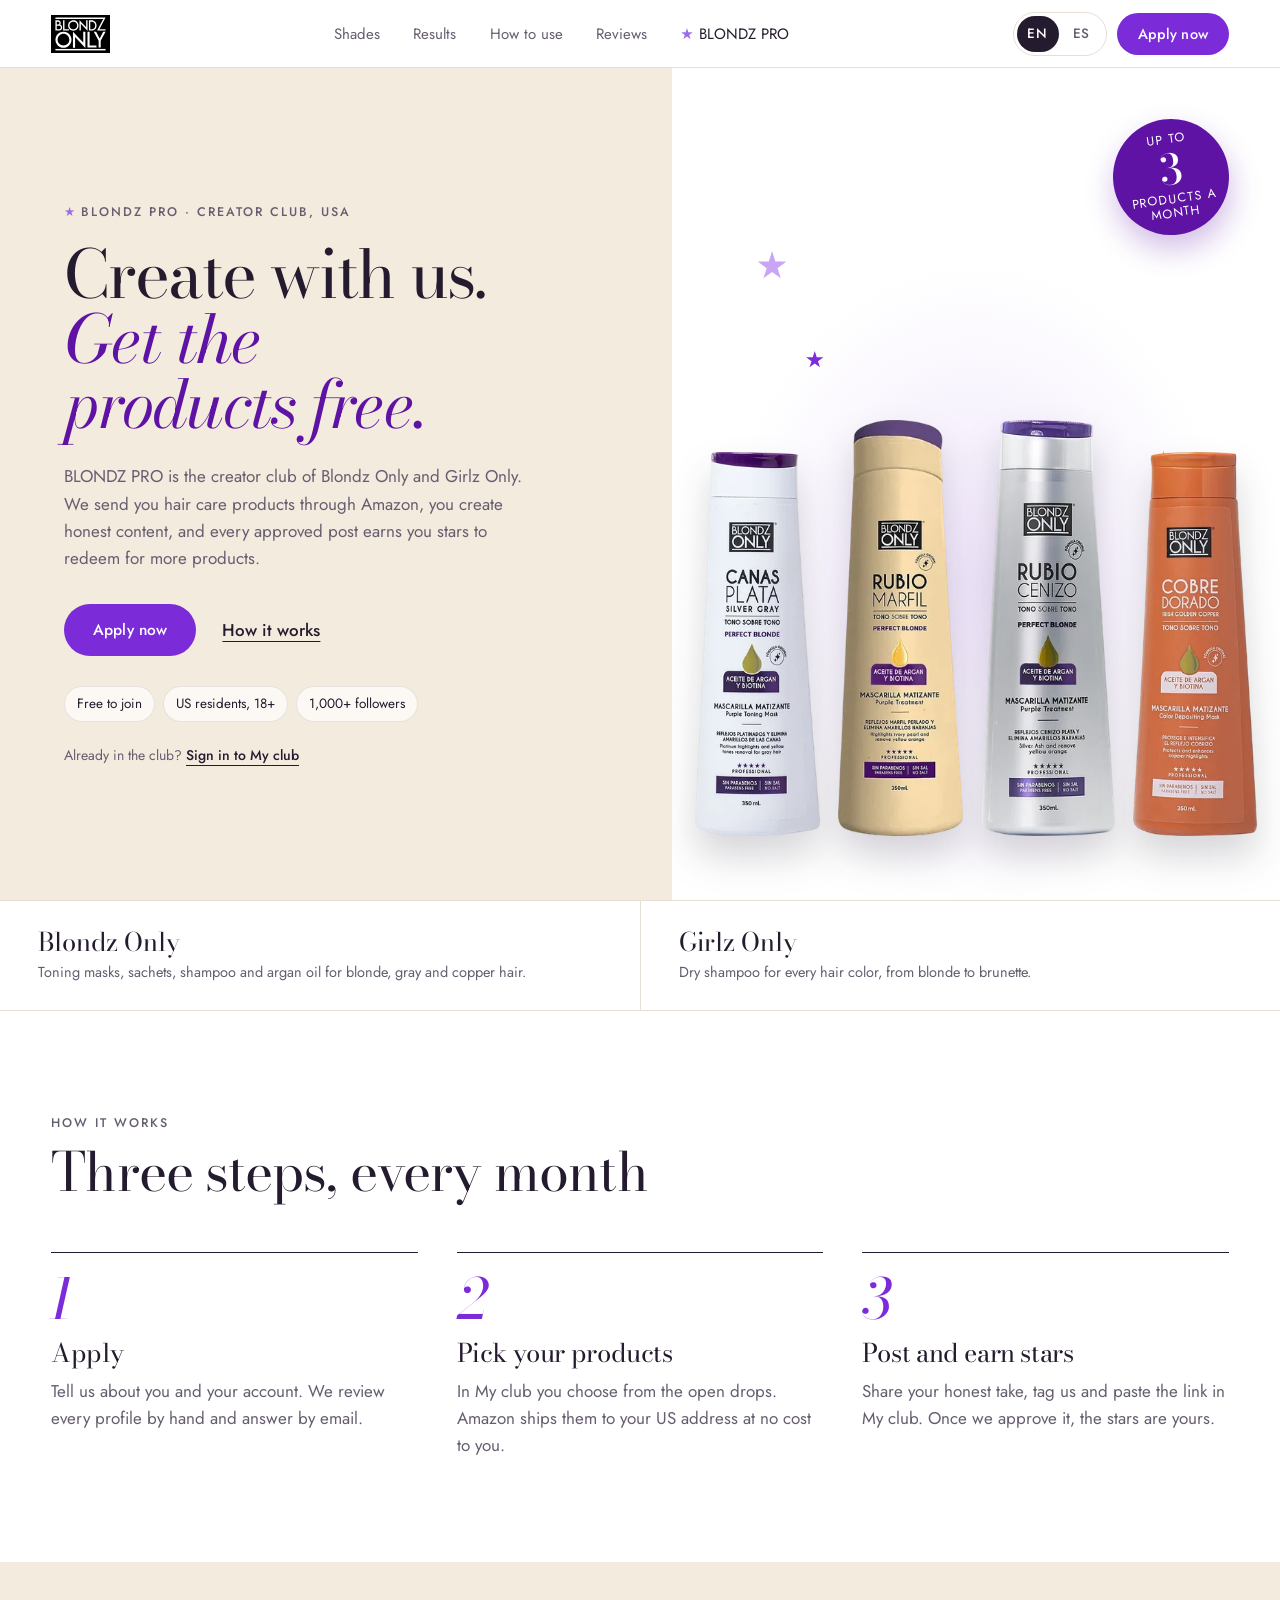
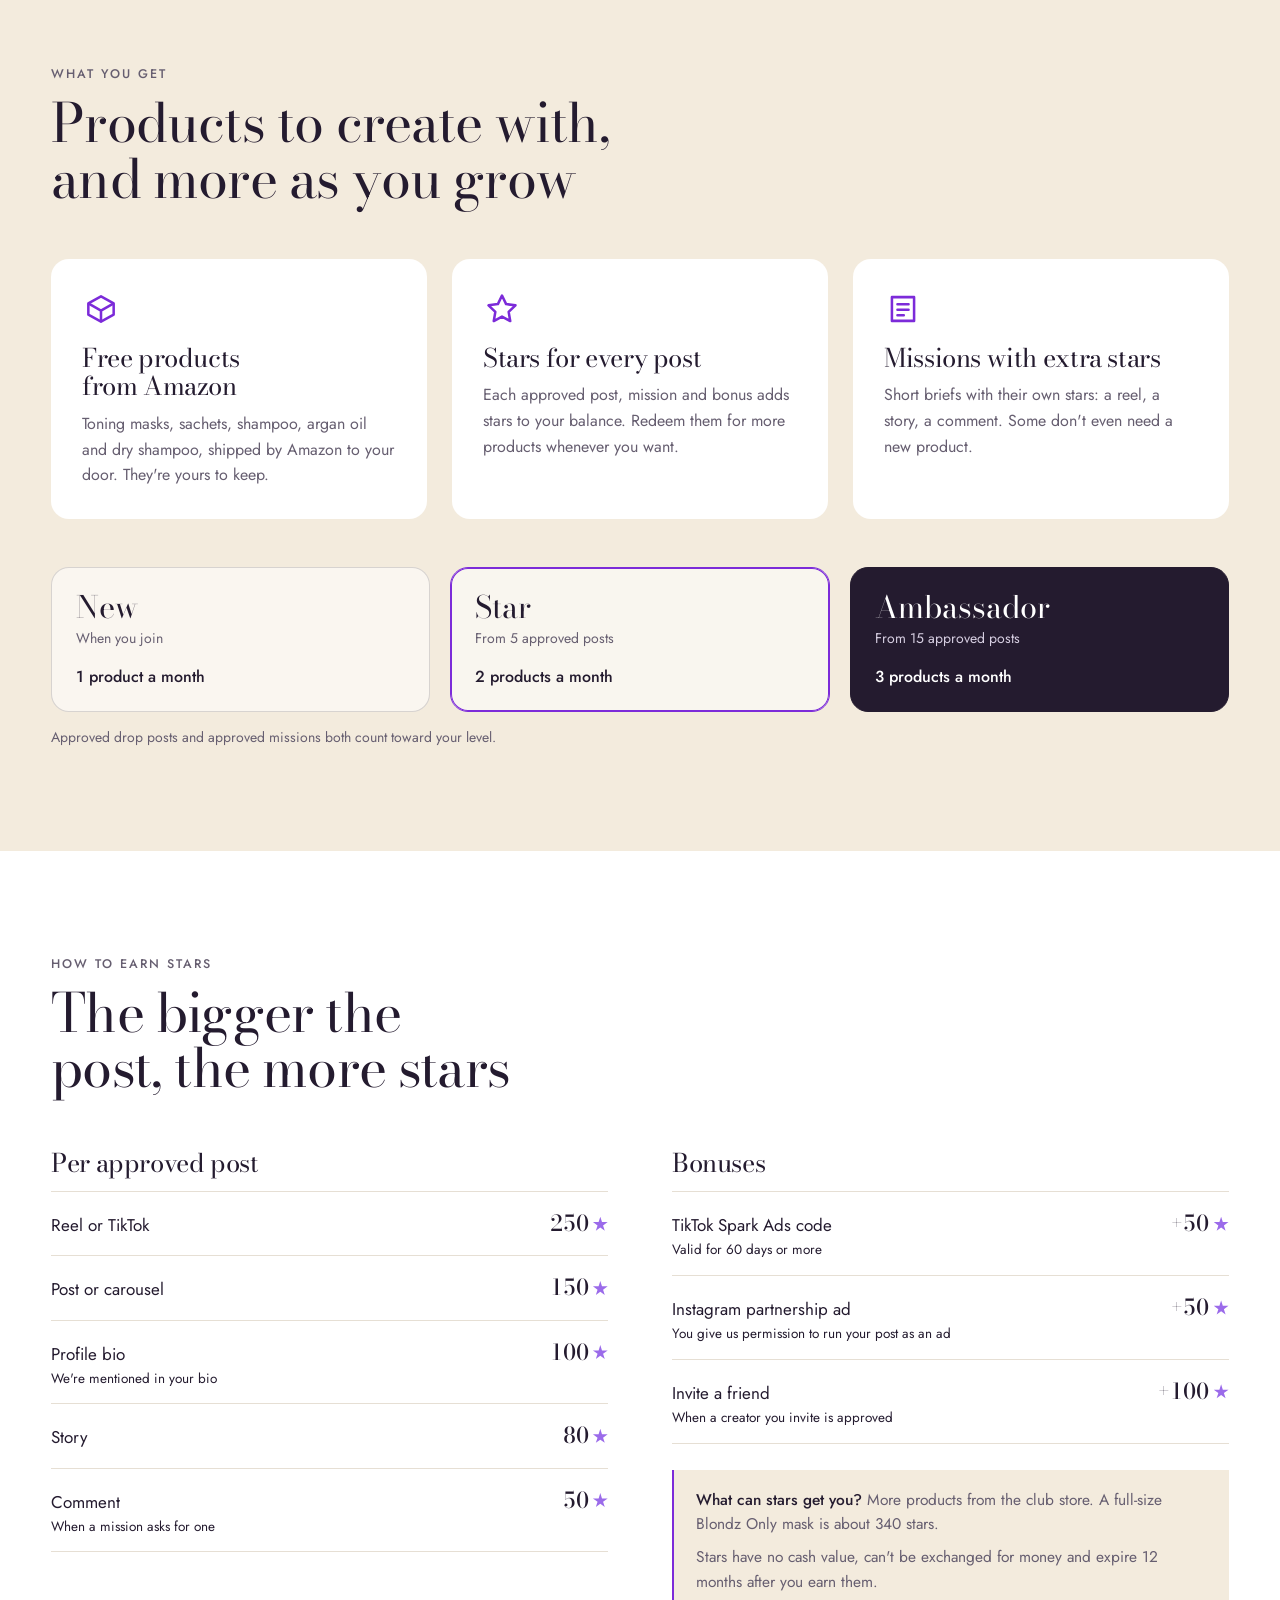
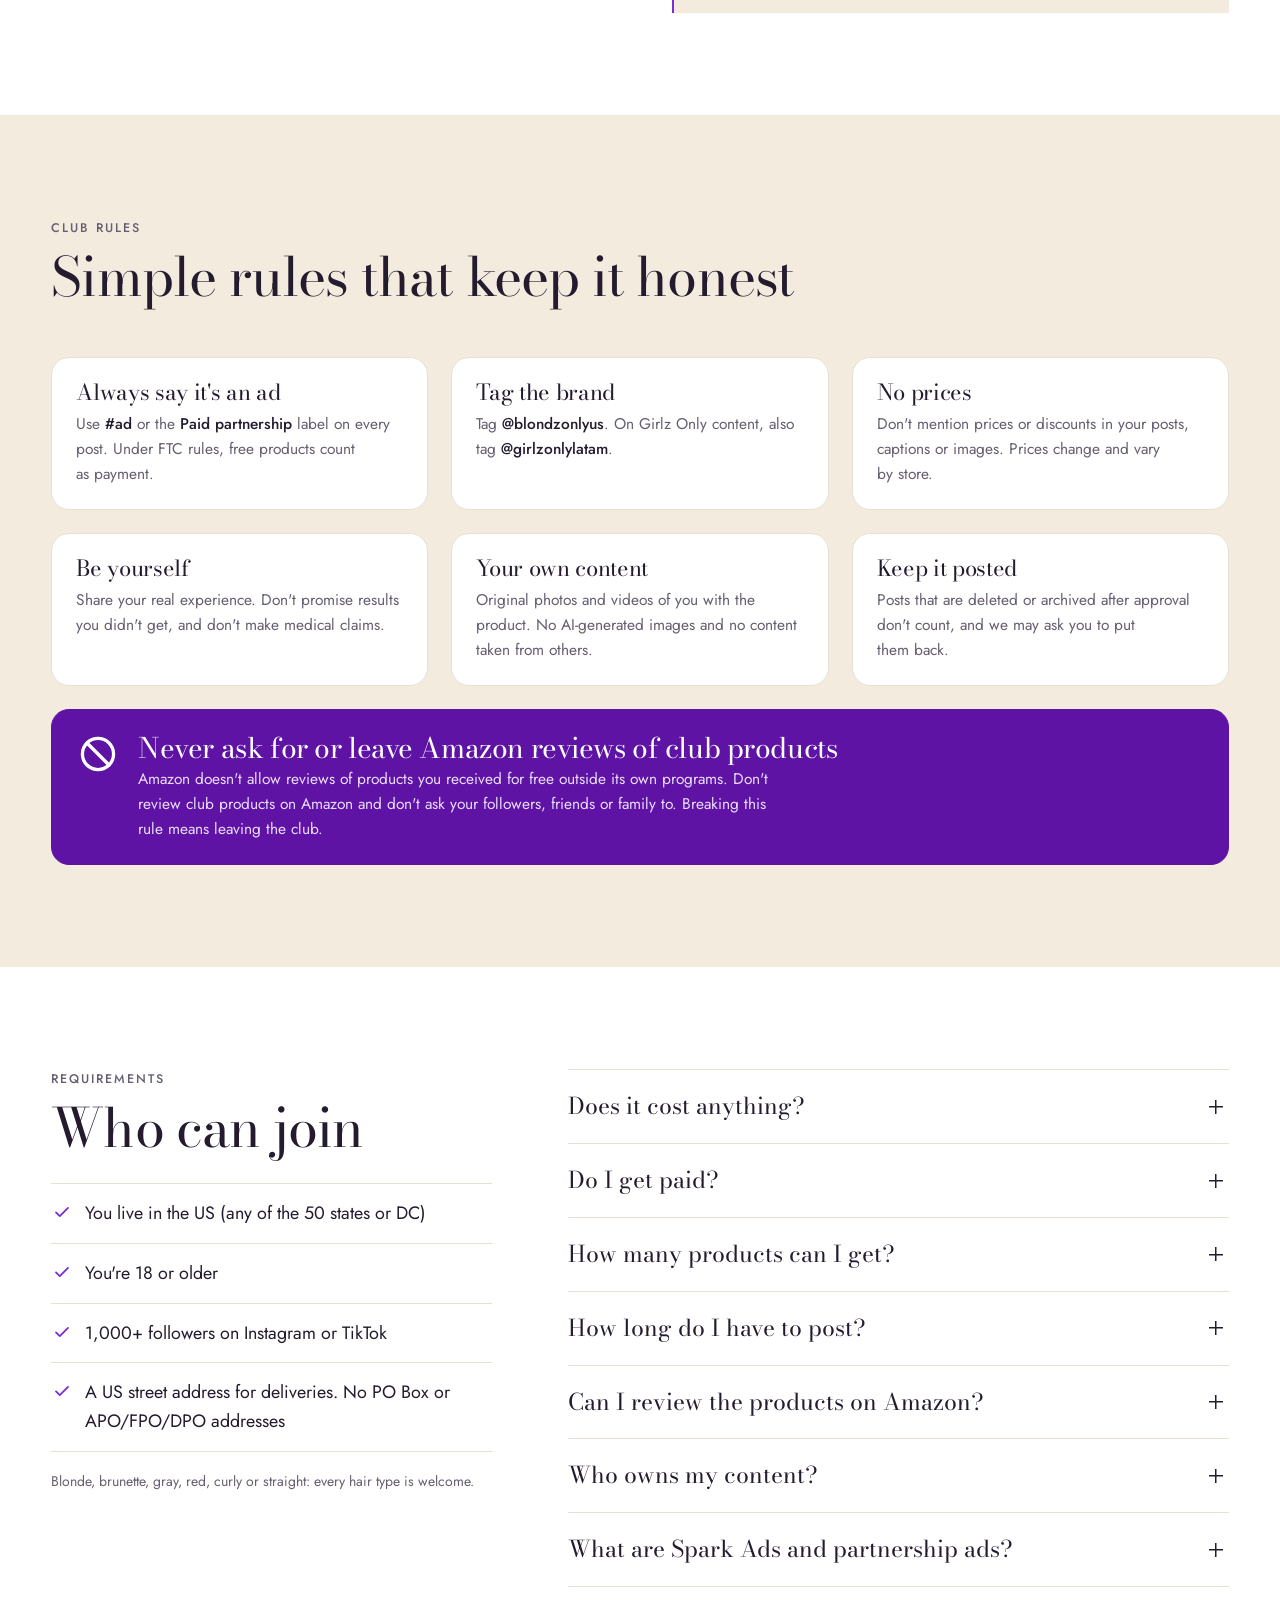
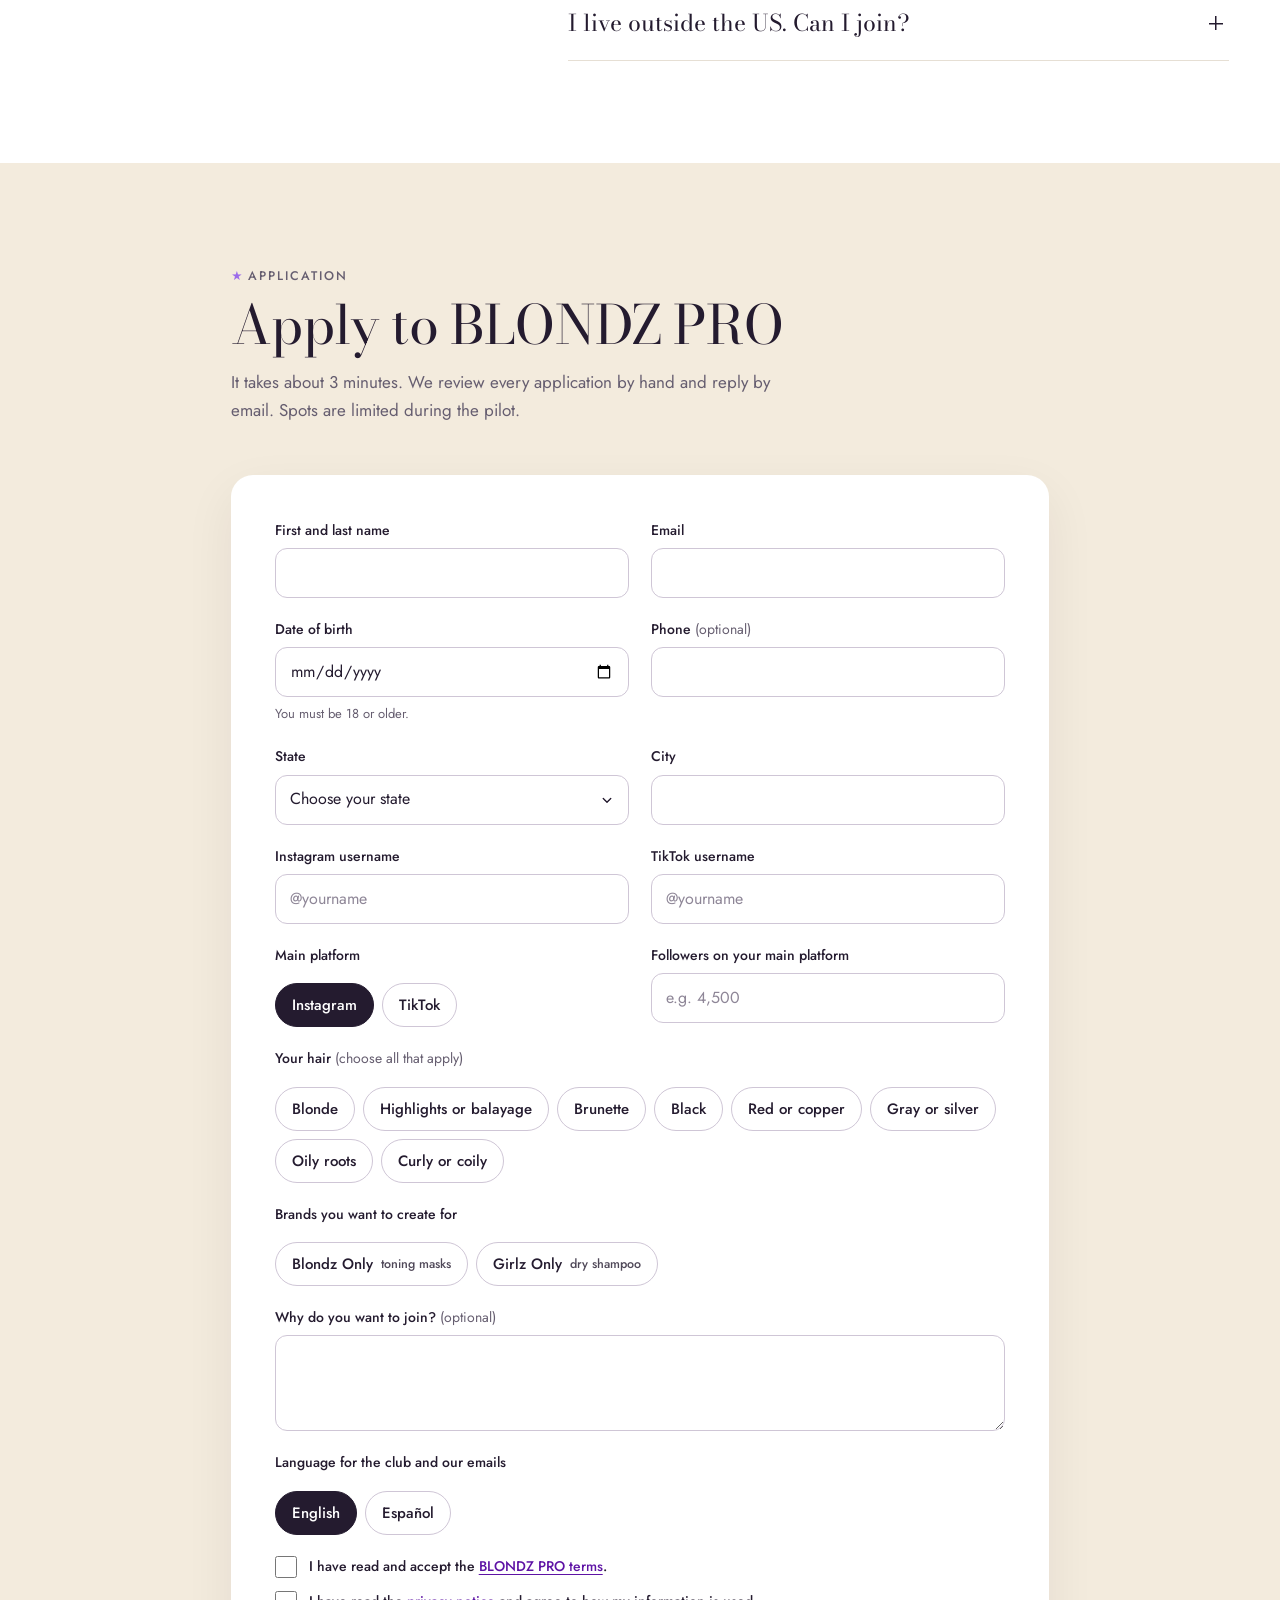
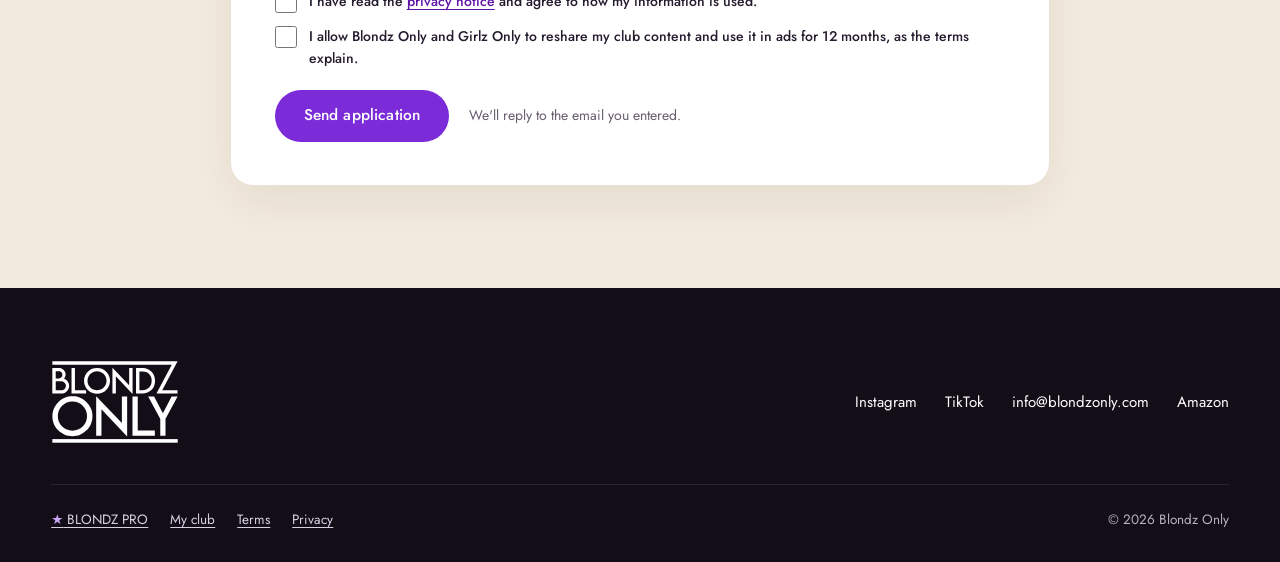
==== blondz-pro/index.html @ bfb42387 "BLONDZ PRO: club de creadoras de EE. UU. en /blondz-pro/ (landing, My club, términos y privacidad) -" ====
<!DOCTYPE html>
<html lang="en">
<head>
<meta charset="UTF-8">
<meta name="viewport" content="width=device-width, initial-scale=1, viewport-fit=cover">
<script>try{var gpI=localStorage.getItem("gp_idioma");if(gpI==="es"||gpI==="en")document.documentElement.lang=gpI;}catch(e){}</script>
<title data-t-en="BLONDZ PRO Creator Club | Blondz Only and Girlz Only" data-t-es="Club de creadoras BLONDZ PRO | Blondz Only y Girlz Only">BLONDZ PRO Creator Club | Blondz Only and Girlz Only</title>
<meta name="description" content="Join BLONDZ PRO, the US creator club of Blondz Only and Girlz Only. Get free hair care products to create content, earn stars and redeem them for more products.">
<meta name="robots" content="index, follow, max-image-preview:large">
<meta name="theme-color" content="#FFFFFF">
<link rel="icon" type="image/png" sizes="512x512" href="/images/favicon.png">
<link rel="apple-touch-icon" href="/images/favicon.png">
<link rel="canonical" href="https://www.blondzonly.com/blondz-pro/">
<meta property="og:type" content="website">
<meta property="og:site_name" content="Blondz Only">
<meta property="og:locale" content="en_US">
<meta property="og:locale:alternate" content="es_US">
<meta property="og:url" content="https://www.blondzonly.com/blondz-pro/">
<meta property="og:title" content="BLONDZ PRO, the creator club of Blondz Only and Girlz Only">
<meta property="og:description" content="Free hair care products to create content, stars for every approved post and up to 3 products a month. For US creators 18+ with 1,000+ followers.">
<meta property="og:image" content="https://www.blondzonly.com/assets/img/og.jpg">
<meta name="twitter:card" content="summary_large_image">
<link rel="stylesheet" href="/assets/css/site.css">
<link rel="stylesheet" href="/assets/css/girlz-pro.css">
<script src="/assets/js/girlz-pro.js" defer></script>
<script src="/assets/js/girlz-pro-apply.js" defer></script>
</head>
<body class="gp-page">
<a class="skip" href="#main"><span data-l="en">Skip to content</span><span data-l="es">Saltar al contenido</span></a>

<header class="site-header">
  <a class="brand" href="/" aria-label="Blondz Only home" data-i18n-attr="aria-label" data-en-aria-label="Blondz Only home" data-es-aria-label="Inicio de Blondz Only">
    <img class="logo-box" src="/assets/img/logo-box.svg" alt="" width="59" height="38">
  </a>
  <nav class="primary-nav" aria-label="Sections" data-i18n-attr="aria-label" data-en-aria-label="Sections" data-es-aria-label="Secciones">
    <a href="/#shades"><span data-l="en">Shades</span><span data-l="es">Tonos</span></a>
    <a href="/#results"><span data-l="en">Results</span><span data-l="es">Resultados</span></a>
    <a href="/#how"><span data-l="en">How to use</span><span data-l="es">Cómo usar</span></a>
    <a href="/#reviews"><span data-l="en">Reviews</span><span data-l="es">Reseñas</span></a>
    <a href="/blondz-pro/" aria-current="page"><span class="gp-star" aria-hidden="true">★</span> BLONDZ PRO</a>
  </nav>
  <div class="header-actions">
    <a class="pro-movil" href="/blondz-pro/" aria-label="BLONDZ PRO" aria-current="page"><span class="pro-estrella" aria-hidden="true">★</span><span class="pro-largo">BLONDZ </span>PRO</a>
    <div class="gp-lang" role="group" aria-label="Language" data-i18n-attr="aria-label" data-en-aria-label="Language" data-es-aria-label="Idioma">
      <button type="button" data-gp-lang="en" aria-pressed="true"><span aria-hidden="true">EN</span><span class="visually-hidden" lang="en">English</span></button>
      <button type="button" data-gp-lang="es" aria-pressed="false"><span aria-hidden="true">ES</span><span class="visually-hidden" lang="es">Español</span></button>
    </div>
    <a class="btn btn-primary btn-sm gp-header-cta" href="#apply"><span data-l="en">Apply now</span><span data-l="es">Postúlate</span></a>
  </div>
</header>

<div class="gp-sugiere" id="gp-sugiere" lang="es" hidden>
  <span>¿Prefieres leer en español?</span>
  <button type="button" data-gp-sugiere="es">Cambiar a español</button>
  <button type="button" class="gp-sugiere-x" data-gp-sugiere="no" lang="en">Keep English</button>
</div>

<main id="main">

  <!-- portada -->
  <section class="gp-hero" aria-labelledby="gp-titulo">
    <div class="gp-hero-copy">
      <p class="gp-kicker"><span class="gp-star" aria-hidden="true">★</span> BLONDZ PRO · <span data-l="en">Creator club, USA</span><span data-l="es">Club de creadoras, EE. UU.</span></p>
      <h1 id="gp-titulo">
        <span data-l="en">Create with us. <em>Get the products free.</em></span>
        <span data-l="es">Crea con nosotras. <em>Recibe los productos gratis.</em></span>
      </h1>
      <p class="gp-lede">
        <span data-l="en">BLONDZ PRO is the creator club of Blondz Only and Girlz Only. We send you hair care products through Amazon, you create honest content, and every approved post earns you stars to redeem for more products.</span>
        <span data-l="es">BLONDZ PRO es el club de creadoras de Blondz Only y Girlz Only. Te enviamos productos para el cabello por Amazon, tú creas contenido honesto y cada publicación aprobada te da estrellas para canjear por más productos.</span>
      </p>
      <div class="gp-cta">
        <a class="btn btn-primary" href="#apply"><span data-l="en">Apply now</span><span data-l="es">Postúlate</span></a>
        <a class="link" href="#how"><span data-l="en">How it works</span><span data-l="es">Cómo funciona</span></a>
      </div>
      <ul class="gp-facts">
        <li><span data-l="en">Free to join</span><span data-l="es">Entrar no cuesta nada</span></li>
        <li><span data-l="en">US residents, 18+</span><span data-l="es">Residentes en EE. UU., 18+</span></li>
        <li><span data-l="en">1,000+ followers</span><span data-l="es">1,000+ seguidores</span></li>
      </ul>
      <p class="gp-small" style="margin-top:22px"><span data-l="en">Already in the club?</span><span data-l="es">¿Ya estás en el club?</span> <a class="link" href="/blondz-pro/my-club/"><span data-l="en">Sign in to My club</span><span data-l="es">Entra a My club</span></a></p>
    </div>
    <div class="gp-hero-media">
      <span class="gp-chispa gp-chispa--1" aria-hidden="true"></span>
      <span class="gp-chispa gp-chispa--2" aria-hidden="true"></span>
      <span class="gp-chispa gp-chispa--3" aria-hidden="true"></span>
      <p class="gp-badge"><span data-l="en">Up to</span><span data-l="es">Hasta</span><strong>3</strong><span data-l="en">products a month</span><span data-l="es">productos al mes</span></p>
      <div class="gp-shelf">
        <img src="/assets/img/bottle-icy-cool-560.webp" alt="Blondz Only Icy Cool Blonde mask" width="182" height="560" data-i18n-attr="alt" data-en-alt="Blondz Only Icy Cool Blonde mask" data-es-alt="Mascarilla Icy Cool Blonde de Blondz Only">
        <img src="/assets/img/bottle-blonde-pearl-560.webp" alt="Blondz Only Blonde Pearl mask" width="169" height="560" data-i18n-attr="alt" data-en-alt="Blondz Only Blonde Pearl mask" data-es-alt="Mascarilla Blonde Pearl de Blondz Only">
        <img src="/assets/img/bottle-silver-ash-560.webp" alt="Blondz Only Silver Ash Blonde mask" width="180" height="560" data-i18n-attr="alt" data-en-alt="Blondz Only Silver Ash Blonde mask" data-es-alt="Mascarilla Silver Ash Blonde de Blondz Only">
        <img src="/assets/img/bottle-irish-copper-560.webp" alt="Blondz Only Irish Copper mask" width="181" height="560" data-i18n-attr="alt" data-en-alt="Blondz Only Irish Copper mask" data-es-alt="Mascarilla Irish Copper de Blondz Only">
      </div>
    </div>
  </section>

  <div class="gp-marcas">
    <div>
      <strong>Blondz Only</strong>
      <span data-l="en">Toning masks, sachets, shampoo and argan oil for blonde, gray and copper hair.</span>
      <span data-l="es">Mascarillas matizantes, sachets, shampoo y aceite de argán para cabello rubio, con canas o cobrizo.</span>
    </div>
    <div>
      <strong>Girlz Only</strong>
      <span data-l="en">Dry shampoo for every hair color, from blonde to brunette.</span>
      <span data-l="es">Shampoo en seco para cada color de cabello, de rubio a castaño.</span>
    </div>
  </div>

  <!-- cómo funciona -->
  <section class="gp-sec" id="how" aria-labelledby="how-t">
    <div class="wrap">
      <div class="gp-head">
        <p class="gp-kicker"><span data-l="en">How it works</span><span data-l="es">Cómo funciona</span></p>
        <h2 id="how-t"><span data-l="en">Three steps, every month</span><span data-l="es">Tres pasos, cada mes</span></h2>
      </div>
      <ol class="gp-pasos">
        <li>
          <h3><span data-l="en">Apply</span><span data-l="es">Postúlate</span></h3>
          <p><span data-l="en">Tell us about you and your account. We review every profile by hand and answer by email.</span><span data-l="es">Cuéntanos de ti y de tu cuenta. Revisamos cada perfil a mano y te respondemos por correo.</span></p>
        </li>
        <li>
          <h3><span data-l="en">Pick your products</span><span data-l="es">Elige tus productos</span></h3>
          <p><span data-l="en">In My club you choose from the open drops. Amazon ships them to your US address at no cost to you.</span><span data-l="es">En My club eliges entre los drops abiertos. Amazon te los envía a tu dirección en EE. UU. sin costo para ti.</span></p>
        </li>
        <li>
          <h3><span data-l="en">Post and earn stars</span><span data-l="es">Publica y gana estrellas</span></h3>
          <p><span data-l="en">Share your honest take, tag us and paste the link in My club. Once we approve it, the stars are yours.</span><span data-l="es">Comparte tu opinión honesta, etiquétanos y pega el enlace en My club. Cuando la aprobamos, las estrellas son tuyas.</span></p>
        </li>
      </ol>
    </div>
  </section>

  <!-- qué recibes -->
  <section class="gp-sec gp-sec--marfil" id="benefits" aria-labelledby="ben-t">
    <div class="wrap">
      <div class="gp-head">
        <p class="gp-kicker"><span data-l="en">What you get</span><span data-l="es">Qué recibes</span></p>
        <h2 id="ben-t"><span data-l="en">Products to create with, and more as you grow</span><span data-l="es">Productos para crear, y más a medida que creces</span></h2>
      </div>
      <div class="gp-gana">
        <article>
          <svg viewBox="0 0 24 24" aria-hidden="true"><path d="M4 8.5 12 4l8 4.5v7L12 20l-8-4.5z" fill="none" stroke="currentColor" stroke-width="1.6" stroke-linejoin="round"/><path d="M4 8.5 12 13l8-4.5M12 13v7" fill="none" stroke="currentColor" stroke-width="1.6" stroke-linejoin="round"/></svg>
          <h3><span data-l="en">Free products from Amazon</span><span data-l="es">Productos gratis por Amazon</span></h3>
          <p><span data-l="en">Toning masks, sachets, shampoo, argan oil and dry shampoo, shipped by Amazon to your door. They're yours to keep.</span><span data-l="es">Mascarillas matizantes, sachets, shampoo, aceite de argán y shampoo en seco, enviados por Amazon a tu puerta. Son tuyos.</span></p>
        </article>
        <article>
          <svg viewBox="0 0 24 24" aria-hidden="true"><path d="M12 3.5l2.6 5.4 5.9.8-4.3 4.1 1 5.8L12 16.8l-5.2 2.8 1-5.8-4.3-4.1 5.9-.8z" fill="none" stroke="currentColor" stroke-width="1.6" stroke-linejoin="round"/></svg>
          <h3><span data-l="en">Stars for every post</span><span data-l="es">Estrellas por cada publicación</span></h3>
          <p><span data-l="en">Each approved post, mission and bonus adds stars to your balance. Redeem them for more products whenever you want.</span><span data-l="es">Cada publicación, misión y bono aprobado suma estrellas a tu saldo. Canjéalas por más productos cuando quieras.</span></p>
        </article>
        <article>
          <svg viewBox="0 0 24 24" aria-hidden="true"><path d="M5 4.5h14v15H5z" fill="none" stroke="currentColor" stroke-width="1.6" stroke-linejoin="round"/><path d="M8.5 9h7M8.5 12.5h7M8.5 16h4" fill="none" stroke="currentColor" stroke-width="1.6" stroke-linecap="round"/></svg>
          <h3><span data-l="en">Missions with extra stars</span><span data-l="es">Misiones con estrellas extra</span></h3>
          <p><span data-l="en">Short briefs with their own stars: a reel, a story, a comment. Some don't even need a new product.</span><span data-l="es">Encargos cortos con sus propias estrellas: un reel, una historia, un comentario. Algunos ni siquiera necesitan un producto nuevo.</span></p>
        </article>
      </div>
      <ul class="gp-niveles" aria-label="Levels" data-i18n-attr="aria-label" data-en-aria-label="Levels" data-es-aria-label="Niveles">
        <li>
          <span class="gp-nv"><span data-l="en">New</span><span data-l="es">Nueva</span></span>
          <span class="gp-desde"><span data-l="en">When you join</span><span data-l="es">Al entrar</span></span>
          <span class="gp-cuantos"><span data-l="en">1 product a month</span><span data-l="es">1 producto al mes</span></span>
        </li>
        <li>
          <span class="gp-nv"><span data-l="en">Star</span><span data-l="es">Estrella</span></span>
          <span class="gp-desde"><span data-l="en">From 5 approved posts</span><span data-l="es">Desde 5 publicaciones aprobadas</span></span>
          <span class="gp-cuantos"><span data-l="en">2 products a month</span><span data-l="es">2 productos al mes</span></span>
        </li>
        <li>
          <span class="gp-nv"><span data-l="en">Ambassador</span><span data-l="es">Embajadora</span></span>
          <span class="gp-desde"><span data-l="en">From 15 approved posts</span><span data-l="es">Desde 15 publicaciones aprobadas</span></span>
          <span class="gp-cuantos"><span data-l="en">3 products a month</span><span data-l="es">3 productos al mes</span></span>
        </li>
      </ul>
      <p class="gp-small" style="margin-top:14px"><span data-l="en">Approved drop posts and approved missions both count toward your level.</span><span data-l="es">Para tu nivel cuentan las publicaciones de drops y las misiones aprobadas.</span></p>
    </div>
  </section>

  <!-- estrellas -->
  <section class="gp-sec" id="stars" aria-labelledby="stars-t">
    <div class="wrap">
      <div class="gp-head">
        <p class="gp-kicker"><span data-l="en">How to earn stars</span><span data-l="es">Cómo ganar estrellas</span></p>
        <h2 id="stars-t"><span data-l="en">The bigger the post, the more stars</span><span data-l="es">Entre más grande la publicación, más estrellas</span></h2>
      </div>
      <div class="gp-tablas">
        <div>
          <h3><span data-l="en">Per approved post</span><span data-l="es">Por publicación aprobada</span></h3>
          <ul class="gp-tabla">
            <li><span><span data-l="en">Reel or TikTok</span><span data-l="es">Reel o TikTok</span></span><b>250<i class="gp-astro" aria-hidden="true"></i><span class="visually-hidden"><span data-l="en">stars</span><span data-l="es">estrellas</span></span></b></li>
            <li><span><span data-l="en">Post or carousel</span><span data-l="es">Post o carrusel</span></span><b>150<i class="gp-astro" aria-hidden="true"></i><span class="visually-hidden"><span data-l="en">stars</span><span data-l="es">estrellas</span></span></b></li>
            <li><span><span data-l="en">Profile bio</span><span data-l="es">Bio del perfil</span><small><span data-l="en">We're mentioned in your bio</span><span data-l="es">Nos mencionas en tu bio</span></small></span><b>100<i class="gp-astro" aria-hidden="true"></i><span class="visually-hidden"><span data-l="en">stars</span><span data-l="es">estrellas</span></span></b></li>
            <li><span><span data-l="en">Story</span><span data-l="es">Historia</span></span><b>80<i class="gp-astro" aria-hidden="true"></i><span class="visually-hidden"><span data-l="en">stars</span><span data-l="es">estrellas</span></span></b></li>
            <li><span><span data-l="en">Comment</span><span data-l="es">Comentario</span><small><span data-l="en">When a mission asks for one</span><span data-l="es">Cuando una misión lo pide</span></small></span><b>50<i class="gp-astro" aria-hidden="true"></i><span class="visually-hidden"><span data-l="en">stars</span><span data-l="es">estrellas</span></span></b></li>
          </ul>
        </div>
        <div>
          <h3><span data-l="en">Bonuses</span><span data-l="es">Bonos</span></h3>
          <ul class="gp-tabla">
            <li><span><span data-l="en">TikTok Spark Ads code</span><span data-l="es">Código de Spark Ads de TikTok</span><small><span data-l="en">Valid for 60 days or more</span><span data-l="es">Con vigencia de 60 días o más</span></small></span><b>+50<i class="gp-astro" aria-hidden="true"></i><span class="visually-hidden"><span data-l="en">stars</span><span data-l="es">estrellas</span></span></b></li>
            <li><span><span data-l="en">Instagram partnership ad</span><span data-l="es">Anuncio de colaboración en Instagram</span><small><span data-l="en">You give us permission to run your post as an ad</span><span data-l="es">Nos das permiso para usar tu publicación como anuncio</span></small></span><b>+50<i class="gp-astro" aria-hidden="true"></i><span class="visually-hidden"><span data-l="en">stars</span><span data-l="es">estrellas</span></span></b></li>
            <li><span><span data-l="en">Invite a friend</span><span data-l="es">Invita a una amiga</span><small><span data-l="en">When a creator you invite is approved</span><span data-l="es">Cuando aprobamos a una creadora que invitaste</span></small></span><b>+100<i class="gp-astro" aria-hidden="true"></i><span class="visually-hidden"><span data-l="en">stars</span><span data-l="es">estrellas</span></span></b></li>
          </ul>
          <div class="gp-canje">
            <p><strong><span data-l="en">What can stars get you?</span><span data-l="es">¿Qué consigues con las estrellas?</span></strong> <span data-l="en">More products from the club store. A full-size Blondz Only mask is about 340 stars.</span><span data-l="es">Más productos de la tienda del club. Una mascarilla Blondz Only de tamaño completo cuesta unas 340 estrellas.</span></p>
            <p><span data-l="en">Stars have no cash value, can't be exchanged for money and expire 12 months after you earn them.</span><span data-l="es">Las estrellas no tienen valor en dinero, no se cambian por efectivo y vencen 12 meses después de ganarlas.</span></p>
          </div>
        </div>
      </div>
    </div>
  </section>

  <!-- reglas -->
  <section class="gp-sec gp-sec--marfil" id="rules" aria-labelledby="rules-t">
    <div class="wrap">
      <div class="gp-head">
        <p class="gp-kicker"><span data-l="en">Club rules</span><span data-l="es">Reglas del club</span></p>
        <h2 id="rules-t"><span data-l="en">Simple rules that keep it honest</span><span data-l="es">Reglas sencillas para que todo sea honesto</span></h2>
      </div>
      <ul class="gp-reglas">
        <li>
          <h3><span data-l="en">Always say it's an ad</span><span data-l="es">Siempre di que es publicidad</span></h3>
          <p><span data-l="en">Use <span class="gp-etq">#ad</span> or the <span class="gp-etq">Paid partnership</span> label on every post. Under FTC rules, free products count as payment.</span><span data-l="es">Usa <span class="gp-etq">#ad</span> o la etiqueta <span class="gp-etq">Paid partnership</span> (colaboración pagada) en cada publicación. Para la FTC, los productos gratis cuentan como pago.</span></p>
        </li>
        <li>
          <h3><span data-l="en">Tag the brand</span><span data-l="es">Etiqueta a la marca</span></h3>
          <p><span data-l="en">Tag <span class="gp-etq">@blondzonlyus</span>. On Girlz Only content, also tag <span class="gp-etq">@girlzonlylatam</span>.</span><span data-l="es">Etiqueta a <span class="gp-etq">@blondzonlyus</span>. En contenido de Girlz Only, etiqueta también a <span class="gp-etq">@girlzonlylatam</span>.</span></p>
        </li>
        <li>
          <h3><span data-l="en">No prices</span><span data-l="es">Sin precios</span></h3>
          <p><span data-l="en">Don't mention prices or discounts in your posts, captions or images. Prices change and vary by store.</span><span data-l="es">No menciones precios ni descuentos en tus publicaciones, textos ni imágenes. Los precios cambian y varían según la tienda.</span></p>
        </li>
        <li>
          <h3><span data-l="en">Be yourself</span><span data-l="es">Sé tú misma</span></h3>
          <p><span data-l="en">Share your real experience. Don't promise results you didn't get, and don't make medical claims.</span><span data-l="es">Cuenta tu experiencia real. No prometas resultados que no tuviste ni hagas afirmaciones médicas.</span></p>
        </li>
        <li>
          <h3><span data-l="en">Your own content</span><span data-l="es">Contenido tuyo</span></h3>
          <p><span data-l="en">Original photos and videos of you with the product. No AI-generated images and no content taken from others.</span><span data-l="es">Fotos y videos originales tuyos con el producto. Nada de imágenes hechas con IA ni contenido de otras personas.</span></p>
        </li>
        <li>
          <h3><span data-l="en">Keep it posted</span><span data-l="es">Déjala publicada</span></h3>
          <p><span data-l="en">Posts that are deleted or archived after approval don't count, and we may ask you to put them back.</span><span data-l="es">Las publicaciones que se borran o archivan después de aprobadas no cuentan, y te podemos pedir que las vuelvas a subir.</span></p>
        </li>
        <li class="gp-prohibido">
          <svg viewBox="0 0 24 24" aria-hidden="true"><circle cx="12" cy="12" r="8.5" fill="none" stroke="currentColor" stroke-width="1.8"/><path d="M6 6l12 12" stroke="currentColor" stroke-width="1.8" stroke-linecap="round"/></svg>
          <h3><span data-l="en">Never ask for or leave Amazon reviews of club products</span><span data-l="es">Nunca pidas ni dejes reseñas en Amazon de productos del club</span></h3>
          <p><span data-l="en">Amazon doesn't allow reviews of products you received for free outside its own programs. Don't review club products on Amazon and don't ask your followers, friends or family to. Breaking this rule means leaving the club.</span><span data-l="es">Amazon no permite reseñas de productos recibidos gratis fuera de sus propios programas. No hagas reseñas de productos del club en Amazon ni se las pidas a tus seguidoras, amigas o familia. Romper esta regla significa salir del club.</span></p>
        </li>
      </ul>
    </div>
  </section>

  <!-- requisitos y preguntas -->
  <section class="gp-sec" id="requirements" aria-labelledby="req-t">
    <div class="wrap gp-req">
      <div>
        <p class="gp-kicker"><span data-l="en">Requirements</span><span data-l="es">Requisitos</span></p>
        <h2 id="req-t" style="margin:12px 0 26px;font-size:clamp(34px,4.2vw,58px);line-height:1.04"><span data-l="en">Who can join</span><span data-l="es">Quién puede entrar</span></h2>
        <ul class="gp-checks">
          <li><span data-l="en">You live in the US (any of the 50 states or DC)</span><span data-l="es">Vives en EE. UU. (en cualquiera de los 50 estados o en DC)</span></li>
          <li><span data-l="en">You're 18 or older</span><span data-l="es">Tienes 18 años o más</span></li>
          <li><span data-l="en">1,000+ followers on Instagram or TikTok</span><span data-l="es">1,000+ seguidores en Instagram o TikTok</span></li>
          <li><span data-l="en">A US street address for deliveries. No PO Box or APO/FPO/DPO addresses</span><span data-l="es">Una dirección física en EE. UU. para las entregas. Sin PO Box ni direcciones APO/FPO/DPO</span></li>
        </ul>
        <p class="gp-small" style="margin-top:18px"><span data-l="en">Blonde, brunette, gray, red, curly or straight: every hair type is welcome.</span><span data-l="es">Rubia, castaña, con canas, pelirroja, rizada o lisa: todo tipo de cabello es bienvenido.</span></p>
      </div>
      <div>
        <h2 class="visually-hidden"><span data-l="en">Questions</span><span data-l="es">Preguntas</span></h2>
        <div class="faq-list">
          <details>
            <summary><span data-l="en">Does it cost anything?</span><span data-l="es">¿Cuesta algo?</span></summary>
            <div class="faq-a"><p><span data-l="en">No. Joining is free and the products ship at no cost to you.</span><span data-l="es">No. Entrar es gratis y los productos llegan sin costo para ti.</span></p></div>
          </details>
          <details>
            <summary><span data-l="en">Do I get paid?</span><span data-l="es">¿Me pagan?</span></summary>
            <div class="faq-a"><p><span data-l="en">Not in cash. You get free products, plus stars you can redeem for more products. Stars have no cash value.</span><span data-l="es">No en efectivo. Recibes productos gratis y estrellas que canjeas por más productos. Las estrellas no tienen valor en dinero.</span></p></div>
          </details>
          <details>
            <summary><span data-l="en">How many products can I get?</span><span data-l="es">¿Cuántos productos puedo recibir?</span></summary>
            <div class="faq-a"><p><span data-l="en">It depends on your level: 1 a month as New, 2 as Star and 3 as Ambassador. To order more, post about the ones you already got: you can have up to 2 products without a link. There's also a yearly limit, explained in the terms.</span><span data-l="es">Depende de tu nivel: 1 al mes como Nueva, 2 como Estrella y 3 como Embajadora. Para pedir más, publica los que ya recibiste: puedes tener hasta 2 productos sin enlace. También hay un límite al año, que explican los términos.</span></p></div>
          </details>
          <details>
            <summary><span data-l="en">How long do I have to post?</span><span data-l="es">¿Cuánto tiempo tengo para publicar?</span></summary>
            <div class="faq-a"><p><span data-l="en">Each drop shows its deadline, counted from the day it ships. You'll see it in My club next to your tracking number, and we'll send you a reminder.</span><span data-l="es">Cada drop muestra su plazo, contado desde el día en que sale. Lo ves en My club junto a tu número de guía y te mandamos un recordatorio.</span></p></div>
          </details>
          <details>
            <summary><span data-l="en">Can I review the products on Amazon?</span><span data-l="es">¿Puedo dejar reseñas de los productos en Amazon?</span></summary>
            <div class="faq-a"><p><strong><span data-l="en">No.</span><span data-l="es">No.</span></strong> <span data-l="en">Amazon doesn't allow reviews of products received for free, so you can't review club products there or ask anyone else to. Your content on Instagram and TikTok is what counts.</span><span data-l="es">Amazon no permite reseñas de productos recibidos gratis, así que no puedes dejarlas ahí ni pedírselas a nadie. Lo que cuenta es tu contenido en Instagram y TikTok.</span></p></div>
          </details>
          <details>
            <summary><span data-l="en">Who owns my content?</span><span data-l="es">¿De quién es mi contenido?</span></summary>
            <div class="faq-a"><p><span data-l="en">You do. When you join, you let Blondz Only and Girlz Only reshare your club posts and use them in ads for 12 months. The terms explain the details.</span><span data-l="es">Tuyo. Al entrar, nos permites a Blondz Only y Girlz Only compartir tus publicaciones del club y usarlas en anuncios durante 12 meses. Los términos explican los detalles.</span></p></div>
          </details>
          <details>
            <summary><span data-l="en">What are Spark Ads and partnership ads?</span><span data-l="es">¿Qué son los Spark Ads y los anuncios de colaboración?</span></summary>
            <div class="faq-a"><p><span data-l="en">They let us boost your post as an ad that shows your account. My club walks you through sharing a Spark Ads code on TikTok or giving permission on Instagram. Each one adds 50 stars.</span><span data-l="es">Nos permiten promocionar tu publicación como un anuncio que muestra tu cuenta. En My club te explicamos paso a paso cómo compartir un código de Spark Ads en TikTok o dar el permiso en Instagram. Cada uno suma 50 estrellas.</span></p></div>
          </details>
          <details>
            <summary><span data-l="en">I live outside the US. Can I join?</span><span data-l="es">Vivo fuera de EE. UU. ¿Puedo entrar?</span></summary>
            <div class="faq-a"><p><span data-l="en">For now this club is only for US residents, because products ship from Amazon in the US.</span><span data-l="es">Por ahora este club es solo para residentes en EE. UU., porque los productos salen de Amazon en EE. UU.</span></p></div>
          </details>
        </div>
      </div>
    </div>
  </section>

  <!-- formulario -->
  <section class="gp-sec gp-sec--marfil" id="apply" aria-labelledby="apply-t">
    <div class="wrap" style="max-width:920px">
      <div class="gp-head">
        <p class="gp-kicker"><span class="gp-star" aria-hidden="true">★</span> <span data-l="en">Application</span><span data-l="es">Postulación</span></p>
        <h2 id="apply-t"><span data-l="en">Apply to BLONDZ PRO</span><span data-l="es">Postúlate a BLONDZ PRO</span></h2>
        <p><span data-l="en">It takes about 3 minutes. We review every application by hand and reply by email. Spots are limited during the pilot.</span><span data-l="es">Toma unos 3 minutos. Revisamos cada postulación a mano y te respondemos por correo. Los cupos del piloto son limitados.</span></p>
        <p class="gp-ref-nota" id="gp-ref-nota" hidden><span data-l="en">A creator from the club invited you. Invite code:</span><span data-l="es">Te invitó una creadora del club. Código de invitación:</span> <strong id="gp-ref-cod"></strong></p>
      </div>

      <form class="gp-form" id="gp-form" novalidate>
        <div class="gp-f" data-campo="nombre">
          <label for="f-nombre"><span data-l="en">First and last name</span><span data-l="es">Nombre y apellido</span></label>
          <input id="f-nombre" name="nombre" type="text" autocomplete="name" maxlength="80" required aria-describedby="e-nombre">
          <p class="gp-err" id="e-nombre" role="alert"></p>
        </div>
        <div class="gp-f" data-campo="correo">
          <label for="f-correo"><span data-l="en">Email</span><span data-l="es">Correo</span></label>
          <input id="f-correo" name="correo" type="email" autocomplete="email" inputmode="email" maxlength="120" required aria-describedby="e-correo" autocapitalize="off" spellcheck="false">
          <p class="gp-err" id="e-correo" role="alert"></p>
        </div>
        <div class="gp-f" data-campo="nacimiento">
          <label for="f-nacimiento"><span data-l="en">Date of birth</span><span data-l="es">Fecha de nacimiento</span></label>
          <input id="f-nacimiento" name="nacimiento" type="date" autocomplete="bday" min="1930-01-01" required aria-describedby="h-nacimiento e-nacimiento">
          <p class="gp-hint" id="h-nacimiento"><span data-l="en">You must be 18 or older.</span><span data-l="es">Debes tener 18 años o más.</span></p>
          <p class="gp-err" id="e-nacimiento" role="alert"></p>
        </div>
        <div class="gp-f" data-campo="telefono">
          <label for="f-telefono"><span data-l="en">Phone</span><span data-l="es">Teléfono</span> <span class="gp-opc"><span data-l="en">(optional)</span><span data-l="es">(opcional)</span></span></label>
          <input id="f-telefono" name="telefono" type="tel" autocomplete="tel" inputmode="tel" maxlength="20" aria-describedby="e-telefono">
          <p class="gp-err" id="e-telefono" role="alert"></p>
        </div>
        <div class="gp-f" data-campo="estado_us">
          <label for="f-estado"><span data-l="en">State</span><span data-l="es">Estado</span></label>
          <select id="f-estado" name="estado_us" autocomplete="address-level1" required aria-describedby="e-estado_us">
            <option value="" data-t-en="Choose your state" data-t-es="Elige tu estado">Choose your state</option>
          </select>
          <p class="gp-err" id="e-estado_us" role="alert"></p>
        </div>
        <div class="gp-f" data-campo="ciudad">
          <label for="f-ciudad"><span data-l="en">City</span><span data-l="es">Ciudad</span></label>
          <input id="f-ciudad" name="ciudad" type="text" autocomplete="address-level2" maxlength="60" required aria-describedby="e-ciudad">
          <p class="gp-err" id="e-ciudad" role="alert"></p>
        </div>
        <div class="gp-f" data-campo="instagram">
          <label for="f-instagram"><span data-l="en">Instagram username</span><span data-l="es">Usuario de Instagram</span></label>
          <input id="f-instagram" name="instagram" type="text" autocomplete="off" autocapitalize="off" spellcheck="false" maxlength="40" placeholder="@yourname" data-i18n-attr="placeholder" data-en-placeholder="@yourname" data-es-placeholder="@tunombre" aria-describedby="e-instagram">
          <p class="gp-err" id="e-instagram" role="alert"></p>
        </div>
        <div class="gp-f" data-campo="tiktok">
          <label for="f-tiktok"><span data-l="en">TikTok username</span><span data-l="es">Usuario de TikTok</span></label>
          <input id="f-tiktok" name="tiktok" type="text" autocomplete="off" autocapitalize="off" spellcheck="false" maxlength="40" placeholder="@yourname" data-i18n-attr="placeholder" data-en-placeholder="@yourname" data-es-placeholder="@tunombre" aria-describedby="e-tiktok">
          <p class="gp-err" id="e-tiktok" role="alert"></p>
        </div>
        <fieldset class="gp-chips gp-f" data-campo="red_principal">
          <legend><span data-l="en">Main platform</span><span data-l="es">Red principal</span></legend>
          <label><input type="radio" name="red_principal" value="instagram" checked><span>Instagram</span></label>
          <label><input type="radio" name="red_principal" value="tiktok"><span>TikTok</span></label>
        </fieldset>
        <div class="gp-f" data-campo="seguidores">
          <label for="f-seguidores"><span data-l="en">Followers on your main platform</span><span data-l="es">Seguidores en tu red principal</span></label>
          <input id="f-seguidores" name="seguidores" type="text" inputmode="numeric" autocomplete="off" maxlength="12" placeholder="e.g. 4,500" data-i18n-attr="placeholder" data-en-placeholder="e.g. 4,500" data-es-placeholder="ej. 4,500" required aria-describedby="e-seguidores">
          <p class="gp-err" id="e-seguidores" role="alert"></p>
        </div>

        <fieldset class="gp-chips gp-full gp-f" data-campo="cabello">
          <legend><span data-l="en">Your hair</span><span data-l="es">Tu cabello</span> <span class="gp-opc"><span data-l="en">(choose all that apply)</span><span data-l="es">(elige todo lo que aplique)</span></span></legend>
          <label><input type="checkbox" name="cabello" value="rubio"><span><span data-l="en">Blonde</span><span data-l="es">Rubio</span></span></label>
          <label><input type="checkbox" name="cabello" value="mechas"><span><span data-l="en">Highlights or balayage</span><span data-l="es">Mechas o balayage</span></span></label>
          <label><input type="checkbox" name="cabello" value="castano"><span><span data-l="en">Brunette</span><span data-l="es">Castaño</span></span></label>
          <label><input type="checkbox" name="cabello" value="negro"><span><span data-l="en">Black</span><span data-l="es">Negro</span></span></label>
          <label><input type="checkbox" name="cabello" value="rojizo"><span><span data-l="en">Red or copper</span><span data-l="es">Rojizo o cobrizo</span></span></label>
          <label><input type="checkbox" name="cabello" value="canas"><span><span data-l="en">Gray or silver</span><span data-l="es">Canas</span></span></label>
          <label><input type="checkbox" name="cabello" value="graso"><span><span data-l="en">Oily roots</span><span data-l="es">Raíz grasa</span></span></label>
          <label><input type="checkbox" name="cabello" value="rizado"><span><span data-l="en">Curly or coily</span><span data-l="es">Rizado</span></span></label>
          <p class="gp-err" id="e-cabello" role="alert" style="width:100%"></p>
        </fieldset>

        <fieldset class="gp-chips gp-full gp-f" data-campo="marcas" aria-describedby="e-marcas">
          <legend><span data-l="en">Brands you want to create for</span><span data-l="es">Marcas para las que quieres crear</span></legend>
          <label><input type="checkbox" name="marcas" value="blondz"><span>Blondz Only <small><span data-l="en">toning masks</span><span data-l="es">mascarillas matizantes</span></small></span></label>
          <label><input type="checkbox" name="marcas" value="girlz"><span>Girlz Only <small><span data-l="en">dry shampoo</span><span data-l="es">shampoo en seco</span></small></span></label>
          <p class="gp-err" id="e-marcas" role="alert" style="width:100%"></p>
        </fieldset>

        <div class="gp-f gp-full" data-campo="porque">
          <label for="f-porque"><span data-l="en">Why do you want to join?</span><span data-l="es">¿Por qué quieres entrar?</span> <span class="gp-opc"><span data-l="en">(optional)</span><span data-l="es">(opcional)</span></span></label>
          <textarea id="f-porque" name="porque" maxlength="500" rows="3" aria-describedby="e-porque"></textarea>
          <p class="gp-err" id="e-porque" role="alert"></p>
        </div>

        <fieldset class="gp-chips gp-full gp-f" data-campo="idioma">
          <legend><span data-l="en">Language for the club and our emails</span><span data-l="es">Idioma del club y de nuestros correos</span></legend>
          <label><input type="radio" name="idioma" value="en" checked><span lang="en">English</span></label>
          <label><input type="radio" name="idioma" value="es"><span lang="es">Español</span></label>
        </fieldset>

        <div class="gp-full gp-checks-form">
          <div class="gp-f" data-campo="acepta_terminos">
            <label class="gp-check"><input type="checkbox" name="acepta_terminos" aria-describedby="e-acepta_terminos"><span><span data-l="en">I have read and accept the <a href="/blondz-pro/terms/" target="_blank" rel="noopener">BLONDZ PRO terms</a>.</span><span data-l="es">Leí y acepto los <a href="/blondz-pro/terms/" target="_blank" rel="noopener">términos de BLONDZ PRO</a>.</span></span></label>
            <p class="gp-err" id="e-acepta_terminos" role="alert"></p>
          </div>
          <div class="gp-f" data-campo="acepta_privacidad">
            <label class="gp-check"><input type="checkbox" name="acepta_privacidad" aria-describedby="e-acepta_privacidad"><span><span data-l="en">I have read the <a href="/blondz-pro/privacy/" target="_blank" rel="noopener">privacy notice</a> and agree to how my information is used.</span><span data-l="es">Leí el <a href="/blondz-pro/privacy/" target="_blank" rel="noopener">aviso de privacidad</a> y acepto cómo se usa mi información.</span></span></label>
            <p class="gp-err" id="e-acepta_privacidad" role="alert"></p>
          </div>
          <div class="gp-f" data-campo="autoriza_uso">
            <label class="gp-check"><input type="checkbox" name="autoriza_uso" aria-describedby="e-autoriza_uso"><span><span data-l="en">I allow Blondz Only and Girlz Only to reshare my club content and use it in ads for 12 months, as the terms explain.</span><span data-l="es">Autorizo a Blondz Only y Girlz Only a compartir mi contenido del club y usarlo en anuncios durante 12 meses, como explican los términos.</span></span></label>
            <p class="gp-err" id="e-autoriza_uso" role="alert"></p>
          </div>
        </div>

        <div class="gp-trampa" aria-hidden="true">
          <label for="f-sitio">Website</label>
          <input id="f-sitio" name="sitio_web" type="text" tabindex="-1" autocomplete="off">
        </div>
        <input type="hidden" name="ref" id="f-ref">
        <input type="hidden" name="origen" id="f-origen">

        <p class="gp-aviso gp-aviso--error gp-full" id="gp-form-aviso" role="alert"></p>
        <div class="gp-enviar gp-full">
          <button class="btn btn-primary" type="submit" id="gp-enviar"><span data-l="en">Send application</span><span data-l="es">Enviar postulación</span></button>
          <p class="gp-small"><span data-l="en">We'll reply to the email you entered.</span><span data-l="es">Te responderemos al correo que escribiste.</span></p>
        </div>
      </form>

      <div class="gp-listo" id="gp-listo" tabindex="-1" hidden>
        <span class="gp-astro" style="font-size:44px" aria-hidden="true"></span>
        <h3><span data-l="en">Application received</span><span data-l="es">Recibimos tu postulación</span></h3>
        <p id="gp-listo-nueva"><span data-l="en">Thank you! We review every profile by hand and will email you with our answer. Check your spam folder too: our emails come from club@blondzonly.com.</span><span data-l="es">¡Gracias! Revisamos cada perfil a mano y te escribiremos con la respuesta. Revisa también la carpeta de spam: nuestros correos llegan de club@blondzonly.com.</span></p>
        <p id="gp-listo-repetida" hidden><span data-l="en">This email or account is already registered with us. If you were approved, sign in to My club. If not, look for our email: we answer every application and tell you when you can apply again.</span><span data-l="es">Este correo o esta cuenta ya están registrados. Si ya te aprobamos, entra a My club. Si no, busca nuestro correo: respondemos cada postulación y te decimos cuándo puedes volver a postularte.</span></p>
        <a class="link" href="/blondz-pro/my-club/"><span data-l="en">Go to My club</span><span data-l="es">Ir a My club</span></a>
      </div>
    </div>
  </section>

</main>

<footer class="site-footer">
  <div class="foot-top">
    <img class="gp-footer-logo" src="/assets/img/logo-letters.svg" alt="Blondz Only" width="140" height="92">
    <nav class="foot-links" aria-label="Follow Blondz Only" data-i18n-attr="aria-label" data-en-aria-label="Follow Blondz Only" data-es-aria-label="Sigue a Blondz Only">
      <a href="https://www.instagram.com/blondzonlyus/" target="_blank" rel="noopener">Instagram</a>
      <a href="https://www.tiktok.com/@girlzonlylatam" target="_blank" rel="noopener">TikTok</a>
      <a href="mailto:info@blondzonly.com">info@blondzonly.com</a>
      <a href="https://www.amazon.com/stores/BlondzOnly/page/DDB53654-7325-42B9-B90E-4BD7C520125C" target="_blank" rel="noopener">Amazon</a>
    </nav>
  </div>
  <div class="foot-row">
    <nav class="gp-foot-legal" aria-label="BLONDZ PRO">
      <a href="/blondz-pro/"><span class="gp-star" style="color:#C9A6F5" aria-hidden="true">★</span> BLONDZ PRO</a>
      <a href="/blondz-pro/my-club/">My club</a>
      <a href="/blondz-pro/terms/"><span data-l="en">Terms</span><span data-l="es">Términos</span></a>
      <a href="/blondz-pro/privacy/"><span data-l="en">Privacy</span><span data-l="es">Privacidad</span></a>
    </nav>
    <p class="foot-copy">&copy; <span class="js-year">2026</span> Blondz Only</p>
  </div>
</footer>
</body>
</html>
---- assets/css/site.css ----
/* Blondz Only — landing
   White canvas (the brand's photography is shot on white), ivory panels from Rubio Marfil,
   aubergine ink, one violet accent. Bodoni Moda for display, Jost for text. */

/* Self-hosted Google Fonts (latin subset, OFL) — no third-party request */
@font-face { font-family: "Bodoni Moda"; font-style: normal; font-weight: 400 600; font-display: swap; src: url(../fonts/bodoni-moda.woff2) format("woff2"); unicode-range: U+0000-00FF, U+0131, U+0152-0153, U+02BB-02BC, U+02C6, U+02DA, U+02DC, U+0304, U+0308, U+0329, U+2000-206F, U+20AC, U+2122, U+2191, U+2193, U+2212, U+2215, U+FEFF, U+FFFD; }
@font-face { font-family: "Bodoni Moda"; font-style: italic; font-weight: 400 600; font-display: swap; src: url(../fonts/bodoni-moda-italic.woff2) format("woff2"); unicode-range: U+0000-00FF, U+0131, U+0152-0153, U+02BB-02BC, U+02C6, U+02DA, U+02DC, U+0304, U+0308, U+0329, U+2000-206F, U+20AC, U+2122, U+2191, U+2193, U+2212, U+2215, U+FEFF, U+FFFD; }
@font-face { font-family: "Jost"; font-style: normal; font-weight: 400 500; font-display: swap; src: url(../fonts/jost.woff2) format("woff2"); unicode-range: U+0000-00FF, U+0131, U+0152-0153, U+02BB-02BC, U+02C6, U+02DA, U+02DC, U+0304, U+0308, U+0329, U+2000-206F, U+20AC, U+2122, U+2191, U+2193, U+2212, U+2215, U+FEFF, U+FFFD; }

:root {
  --white: #FFFFFF;
  --marfil: #F3EBDD;
  --ink: #241B2F;
  --ink-2: #665E70;
  --line: #E6DFD4;
  --violet: #7C2BD9;
  --violet-deep: #5E13A5;
  --indigo: #16175C;
  --night: #120D17;

  --accent: #8E2DF0;
  --tint: #F3EBDD;
  --star: #F2A516;
  /* Estrella de BLONDZ PRO (21-nov): morado claro, legible sobre blanco, marfil y tinta. Las de calificación son --star. */
  --pro-star: #9B6BEA;

  --f-display: "Bodoni Moda", "Bodoni 72", Didot, Georgia, serif;
  --f-text: "Jost", "Futura", "Century Gothic", "Avenir Next", system-ui, sans-serif;

  --gutter: clamp(16px, 4vw, 56px);
  --max: 1360px;
  --header-h: 68px;
  --ease: cubic-bezier(.2, .7, .2, 1);
}

*, *::before, *::after { box-sizing: border-box; }
html { -webkit-text-size-adjust: 100%; scroll-behavior: smooth; scroll-padding-top: calc(var(--header-h) + 12px); }
body {
  margin: 0;
  font-family: var(--f-text);
  font-size: 17px;
  line-height: 1.6;
  color: var(--ink);
  background: var(--white);
  -webkit-font-smoothing: antialiased;
  text-rendering: optimizeLegibility;
  overflow-x: clip;
}
img, video, svg { display: block; max-width: 100%; }
a { color: inherit; }
button { font: inherit; color: inherit; }
p { margin: 0; }
h1, h2, h3 { font-family: var(--f-display); font-weight: 400; margin: 0; letter-spacing: -0.015em; text-wrap: balance; }
/* Bodoni Moda picks opsz 96 at display sizes and its hairlines drop under a pixel on screen (the A's left stroke vanishes);
   capping the optical size keeps them crisp */
h3, .claims strong, .shade-name, .shade-line, .reel figcaption span, .themes li, .faq-list summary, .lb-title, .lineup-item span {
  font-optical-sizing: none; font-variation-settings: "opsz" 12; }
h1, h2, .step-n, .benefit-words h3 { font-optical-sizing: none; font-variation-settings: "opsz" 20; }
p, li { text-wrap: pretty; }
h2 { font-size: clamp(36px, 4.6vw, 68px); line-height: 1.02; }
h3 { font-size: clamp(23px, 2vw, 29px); line-height: 1.12; }
strong { font-weight: 500; }

:focus-visible { outline: 2px solid var(--violet); outline-offset: 3px; }
/* the violet ring is under 3:1 on dark surfaces */
.announce :focus-visible, .film :focus-visible, .site-footer :focus-visible, .reel-media :focus-visible, .player :focus-visible, .band-video :focus-visible { outline-color: #fff; }
/* without JavaScript, hide the controls that would do nothing */
.no-js .region, .no-js .ba-handle, .no-js .ba-tag, .no-js .hero-chips, .no-js .tabs, .no-js .player-ctl, .no-js .reel-sound,
.no-js .loop-toggle, .no-js .js-film-start, .no-js .stars, .no-js .swipe-hint { display: none; }
.eu-only { display: none; }
@media (min-width: 861px) { [data-region="eu"] .eu-only { display: inline; } }
.visually-hidden { position: absolute !important; width: 1px; height: 1px; padding: 0; margin: -1px; overflow: hidden; clip: rect(0 0 0 0); white-space: nowrap; border: 0; }
.skip { position: absolute; left: -9999px; top: 12px; z-index: 100; background: var(--white); color: var(--ink); padding: 10px 16px; }
.skip:focus { left: 12px; }

.wrap { max-width: var(--max); margin-inline: auto; padding-inline: var(--gutter); }
.sec { padding-block: clamp(76px, 10vw, 144px); }
.sec-head { display: grid; grid-template-columns: minmax(0, 1fr) minmax(0, 1fr); align-items: end; gap: 20px 48px; margin-bottom: clamp(36px, 5vw, 64px); }
.sec-head p, .sec-sub { color: var(--ink-2); max-width: 46ch; }
.sec-head p { justify-self: end; }
.sec-head--single { grid-template-columns: 1fr; }
.sec-head--single p { justify-self: start; }
.sec-sub { margin-top: 18px; }

/* ---------- buttons and links ---------- */
.btn {
  display: inline-flex; align-items: center; justify-content: center; gap: 10px;
  min-height: 52px; padding: 0 28px; border-radius: 999px; border: 1px solid transparent;
  font-family: var(--f-text); font-weight: 500; font-size: 15.5px; letter-spacing: .01em; line-height: 1.2;
  text-decoration: none; cursor: pointer; text-align: center;
  transition: background-color .2s, color .2s, border-color .2s;
}
.btn svg { width: 18px; height: 18px; }
.btn-primary { background: var(--violet); color: #fff; }
.btn-primary:hover { background: var(--violet-deep); }
.btn-dark { background: var(--ink); color: #fff; }
.btn-dark:hover { background: var(--violet); }
.btn-light { background: #fff; color: var(--indigo); }
.btn-light:hover { background: #E9E7FF; }
.btn-sm { min-height: 42px; padding: 0 20px; font-size: 14.5px; }
.link { color: var(--ink); font-weight: 500; text-decoration: underline; text-decoration-thickness: 1px; text-underline-offset: 5px; }
.link:hover { color: var(--violet); }
.cta-row .link, .themes .link, .reel figcaption a { display: inline-flex; align-items: center; min-height: 44px; }

.icon-btn {
  width: 44px; height: 44px; border-radius: 50%; display: grid; place-items: center; cursor: pointer;
  background: rgba(18, 13, 23, .55); color: #fff; border: 1px solid rgba(255, 255, 255, .35);
  -webkit-backdrop-filter: blur(6px); backdrop-filter: blur(6px);
}
.icon-btn svg { width: 20px; height: 20px; }
.icon-btn--ink { background: transparent; color: var(--ink); border-color: var(--line); -webkit-backdrop-filter: none; backdrop-filter: none; }
.icon-btn--ink:hover { border-color: var(--ink); }

.stars { display: inline-flex; gap: 2px; }
.stars svg {
  width: 17px; height: 17px; fill: var(--star);
  -webkit-mask: linear-gradient(90deg, #000 var(--f, 100%), rgba(0, 0, 0, .28) var(--f, 100%));
  mask: linear-gradient(90deg, #000 var(--f, 100%), rgba(0, 0, 0, .28) var(--f, 100%));
}

/* ---------- announcement + header ---------- */
.announce {
  background: var(--ink); color: #EEE8F4; font-size: 13.5px; letter-spacing: .01em;
  text-align: center; padding: 9px var(--gutter);
}
.announce a { color: #fff; text-underline-offset: 3px; white-space: nowrap; }

.site-header {
  position: sticky; top: 0; z-index: 50; height: var(--header-h);
  display: flex; align-items: center; justify-content: space-between; gap: 24px;
  padding-inline: var(--gutter); background: var(--white);
  border-bottom: 1px solid transparent; transition: border-color .3s;
}
.site-header.is-scrolled { border-bottom-color: var(--line); }
.brand { display: block; }
.logo-box { height: 38px; width: auto; }
.primary-nav { display: flex; gap: clamp(20px, 2.6vw, 40px); font-size: 15px; }
.primary-nav a { color: var(--ink-2); text-decoration: none; padding-block: 8px; }
.primary-nav a:hover { color: var(--ink); }
.header-actions { display: flex; align-items: center; gap: 10px; }
/* BLONDZ PRO en el header del celular: el menú (.primary-nav) se esconde a 860 px o menos. */
.pro-movil { display: none; }
.pro-estrella { color: var(--pro-star); }
.region { position: relative; }
.region-btn {
  display: inline-flex; align-items: center; gap: 7px; min-height: 42px; padding: 0 10px 0 12px;
  border: 1px solid var(--line); border-radius: 999px; background: var(--white); cursor: pointer;
  font-size: 13.5px; font-weight: 500; letter-spacing: .02em;
}
.region-btn:hover { border-color: var(--ink); }
.flag { width: 21px; height: 14px; border-radius: 2px; box-shadow: 0 0 0 1px rgba(36, 27, 47, .12); flex: none; }
.caret { width: 14px; height: 14px; color: var(--ink-2); }
.region-menu {
  position: absolute; right: 0; top: calc(100% + 8px); z-index: 70; min-width: 220px;
  list-style: none; margin: 0; padding: 6px; background: var(--white);
  border: 1px solid var(--line); border-radius: 14px; box-shadow: 0 18px 40px rgba(36, 27, 47, .14);
}
.region-menu[hidden] { display: none; }
.region-menu button {
  display: flex; align-items: center; gap: 12px; width: 100%; min-height: 44px; padding: 0 12px;
  border: 0; border-radius: 9px; background: none; cursor: pointer; font-size: 14.5px; text-align: left;
}
.region-menu button:hover, .region-menu button:focus-visible { background: var(--marfil); }
.region-menu button[aria-checked="true"] { font-weight: 500; }
.region-menu button[aria-checked="true"]::after { content: ""; margin-left: auto; width: 7px; height: 7px; border-radius: 50%; background: var(--violet); }

/* ---------- hero ---------- */
.hero {
  position: relative;
  display: grid;
  grid-template-columns: minmax(0, 1fr) minmax(0, 1fr);
  grid-template-rows: 1fr auto auto auto 1.3fr;
  grid-template-areas: "top media" "title media" "chips media" "body media" "bottom media";
  min-height: clamp(620px, calc(100svh - var(--header-h) - 38px), 960px);
}
.hero::before { content: ""; grid-column: 1; grid-row: 1 / -1; background: var(--marfil); }
.hero-title, .hero-chips, .hero-body { grid-column: 1; position: relative; padding-inline: clamp(24px, 5vw, 84px) clamp(24px, 3.4vw, 56px); }
.hero-title { grid-area: title; }
.hero-chips { grid-area: chips; }
.hero-body { grid-area: body; }
.hero-media { grid-area: media; position: relative; display: flex; flex-direction: column; min-height: 0; background: var(--white); }

h1 { font-size: clamp(46px, 5.4vw, 92px); line-height: .95; letter-spacing: -0.028em; }
.hero-kicker { font-size: 13px; font-weight: 500; letter-spacing: .16em; text-transform: uppercase; color: var(--ink-2); margin-bottom: 18px; }
/* the shade word gets its own line, so every shade keeps the same three-line H1 (no jump, no collision with the badge) */
h1 em { font-style: italic; display: block; transition: opacity .28s var(--ease), transform .28s var(--ease); }
h1 em.is-out { opacity: 0; transform: translateY(.14em); }
.tiktok { position: absolute; top: -4px; right: clamp(24px, 3.4vw, 56px); width: clamp(68px, 5.6vw, 84px); height: auto; }

.hero-chips { display: flex; flex-wrap: wrap; gap: 8px; margin-top: 36px; }
.chip {
  display: inline-flex; align-items: center; gap: 9px; cursor: pointer;
  padding: 4px 14px 4px 4px; border-radius: 999px; border: 1px solid rgba(36, 27, 47, .14);
  background: rgba(255, 255, 255, .55); font-size: 14px; font-weight: 500; line-height: 1;
  transition: border-color .2s, background-color .2s, box-shadow .2s;
}
.chip img { width: 32px; height: 32px; border-radius: 50%; }
.chip:hover { border-color: rgba(36, 27, 47, .4); }
.chip[aria-pressed="true"] { background: var(--white); border-color: var(--ink); box-shadow: inset 0 0 0 1px var(--ink); }
.chip-short { display: none; }
@media (min-width: 861px) and (max-width: 1300px) {
  .chip-long { display: none; }
  .chip-short { display: inline; }
}

.lede { font-size: clamp(17px, 1.25vw, 19px); color: var(--ink-2); max-width: 42ch; margin-top: 28px; transition: opacity .28s var(--ease); }
.lede.is-out { opacity: 0; }
.cta-row { display: flex; flex-wrap: wrap; align-items: center; gap: 16px 28px; margin-top: 30px; }
.rating { display: flex; flex-wrap: wrap; align-items: center; gap: 6px 10px; margin-top: 26px; font-size: 14.5px; color: var(--ink-2); }

/* before / after */
.ba {
  --pos: 50%;
  position: relative; flex: 1; min-height: 520px; overflow: hidden;
  background: var(--white); cursor: ew-resize;
  touch-action: pan-y pinch-zoom; -webkit-user-select: none; user-select: none; -webkit-touch-callout: none;
}
.ba-img {
  position: absolute; inset: 0; width: 100%; height: 100%;
  object-fit: contain; object-position: center bottom; pointer-events: none;
  transition: opacity .22s var(--ease);
}
.ba-before { clip-path: inset(0 calc(100% - var(--pos)) 0 0); }
.ba.is-swapping .ba-img { opacity: 0; }
.ba-tag {
  position: absolute; top: 22px; z-index: 3; background: #000; color: #fff;
  font-size: 13px; font-weight: 500; letter-spacing: .03em; line-height: 1; padding: 8px 12px;
  transition: opacity .2s;
}
.ba-tag-before { left: 22px; }
.ba-tag-after { right: 22px; }
.ba-line { position: absolute; top: 0; bottom: 0; left: var(--pos); width: 2px; margin-left: -1px; background: var(--violet); z-index: 4; pointer-events: none; }
.ba-handle {
  position: absolute; top: 50%; left: 50%; width: 58px; height: 58px; margin: -29px 0 0 -29px;
  border-radius: 50%; border: 3px solid #fff; background: var(--violet); color: #fff;
  display: grid; place-items: center; cursor: grab; pointer-events: auto; touch-action: pan-y;
  box-shadow: 0 8px 24px rgba(62, 20, 110, .3); transition: transform .2s var(--ease);
}
.ba-handle svg { width: 24px; height: 24px; }
.ba-handle:hover, .ba.is-dragging .ba-handle { transform: scale(1.06); }
.ba.is-dragging .ba-handle { cursor: grabbing; }
.ba-note { font-size: 13px; color: var(--ink-2); text-align: center; padding: 12px var(--gutter) 16px; }
/* desktop: the slider box is exactly the photo, so the whole drag range changes the picture and the tags sit on its corners */
@media (min-width: 861px) {
  .hero-media { align-items: center; }
  .ba { flex: 1 1 auto; aspect-ratio: 1119 / 1600; width: auto; max-width: 100%; min-height: 0; }
}

/* claims */
.claims {
  list-style: none; margin: 0; padding: 0;
  display: grid; grid-template-columns: repeat(4, minmax(0, 1fr));
  border-top: 1px solid var(--line); border-bottom: 1px solid var(--line);
}
.claims li { padding: 26px clamp(18px, 2.4vw, 40px); display: flex; flex-direction: column; gap: 4px; }
.claims li + li { border-left: 1px solid var(--line); }
.claims strong { font-family: var(--f-display); font-weight: 400; font-size: clamp(19px, 1.5vw, 23px); line-height: 1.2; }
.claims span { font-size: 14.5px; color: var(--ink-2); }

/* ---------- shades shelf ---------- */
.shades { padding-bottom: clamp(48px, 6vw, 88px); }
.shelf {
  display: grid; grid-template-columns: repeat(4, minmax(0, 1fr));
  border-top: 1px solid var(--line); border-bottom: 1px solid var(--line);
}
.shade-col {
  position: relative; display: flex; flex-direction: column;
  padding: 26px clamp(16px, 2vw, 32px) 30px; background: var(--tint);
  transition: background-color .3s;
}
.shade-col + .shade-col { box-shadow: inset 1px 0 0 rgba(36, 27, 47, .07); }
.shade-col::before { content: ""; position: absolute; left: 0; right: 0; top: -1px; height: 3px; background: var(--accent); transform: scaleX(0); transform-origin: left; transition: transform .45s var(--ease); }
.shade-col.is-active::before { transform: scaleX(1); }
.shade-pack { font-size: 13.5px; color: var(--ink-2); }
.shade-figure { display: block; margin: 18px auto 26px; padding: 0; border: 0; background: none; cursor: zoom-in; perspective: 900px; }
.shade-bottle {
  height: clamp(250px, 25vw, 370px); width: auto;
  filter: drop-shadow(0 22px 18px rgba(36, 27, 47, .17));
  transform: rotateY(var(--ry, 0deg)) translateY(var(--ty, 0));
  transition: transform .6s var(--ease);
}
.shade-name { font-size: clamp(24px, 2vw, 30px); line-height: 1.05; text-wrap: balance; }
.shade-line { font-family: var(--f-display); font-style: italic; color: var(--ink-2); font-size: 17px; margin-top: 6px; }
.shade-rating { display: flex; align-items: center; gap: 8px; margin-top: 12px; font-size: 14px; font-weight: 500; }
.shade-rating .stars svg { width: 15px; height: 15px; }
.shade-count { color: var(--ink-2); font-weight: 400; }
.shade-for { font-size: 15px; color: var(--ink-2); margin-top: 12px; flex: 1; }
.shade-price { display: flex; justify-content: space-between; align-items: baseline; gap: 12px; margin-top: 22px; font-size: 14px; color: var(--ink-2); }
.shade-price strong { font-size: 21px; color: var(--ink); }
.shade-actions { display: grid; gap: 6px; margin-top: 16px; }
.shade-actions .btn { width: 100%; }
.shade-photos { justify-self: center; background: none; border: 0; padding: 10px 6px; cursor: pointer; font-size: 14.5px; color: var(--ink); text-decoration: underline; text-underline-offset: 4px; }
.shade-photos:hover { color: var(--violet); }
.swipe-hint { display: none; }

/* ---------- results player ---------- */
.results { padding-top: clamp(24px, 4vw, 56px); }
.results-head { display: flex; flex-wrap: wrap; justify-content: space-between; align-items: flex-end; gap: 24px 48px; }
.tabs { display: flex; flex-wrap: wrap; gap: 8px; }
.tab {
  border: 1px solid var(--line); background: var(--white); border-radius: 999px; cursor: pointer;
  min-height: 44px; padding: 0 18px; font-size: 14.5px; font-weight: 500;
  transition: background-color .2s, color .2s, border-color .2s;
}
.tab:hover { border-color: var(--ink); }
.tab[aria-selected="true"] { background: var(--ink); color: #fff; border-color: var(--ink); }
.player { position: relative; margin: clamp(28px, 4vw, 48px) 0 0; aspect-ratio: 16 / 9; background: var(--night); overflow: hidden; }
.player video { width: 100%; height: 100%; object-fit: cover; }
.player-ctl { position: absolute; right: 16px; bottom: 16px; display: flex; gap: 8px; }
.fine { font-size: 13px; color: var(--ink-2); margin-top: 14px; max-width: 80ch; }

/* ---------- benefits band ---------- */
.benefits { background: var(--violet-deep); color: #fff; padding-top: clamp(76px, 9vw, 128px); overflow: hidden; }
.benefit-words { display: grid; grid-template-columns: repeat(3, minmax(0, 1fr)); gap: clamp(28px, 4vw, 64px); }
.benefit-words h3 { font-style: italic; font-size: clamp(48px, 5vw, 88px); line-height: .9; letter-spacing: -0.03em; }
.benefit-words p { color: #E6DAF8; max-width: 30ch; margin-top: 18px; font-size: 16px; }
.band-video { position: relative; margin-top: clamp(56px, 7vw, 96px); aspect-ratio: 21 / 9; overflow: hidden; background: #3E0D78; }
.band-video .loop-toggle { position: absolute; right: var(--gutter); bottom: 16px; }
.band-video video { width: 100%; height: 100%; object-fit: cover; }

/* ---------- how to use ---------- */
.how { background: var(--marfil); }
.steps { list-style: none; margin: 0; padding: 0; display: grid; grid-template-columns: repeat(3, minmax(0, 1fr)); gap: clamp(20px, 3vw, 48px); }
.step figure { margin: 0; aspect-ratio: 4 / 5; overflow: hidden; background: var(--white); }
.step figure img { width: 100%; height: 100%; object-fit: cover; transition: opacity .25s var(--ease); }
.step-n { display: block; margin-top: 22px; font-family: var(--f-display); font-style: italic; font-size: 54px; line-height: 1; }
.step h3 { margin-top: 10px; }
.step p { color: var(--ink-2); margin-top: 10px; max-width: 36ch; }
.tip { margin-top: clamp(36px, 4vw, 52px); padding: 18px 22px; border-left: 2px solid var(--violet); background: rgba(255, 255, 255, .6); max-width: 760px; color: var(--ink-2); }
.tip strong { color: var(--ink); }

/* ---------- reels ---------- */
.reel-row { display: grid; grid-template-columns: repeat(4, minmax(0, 1fr)); gap: clamp(12px, 1.6vw, 24px); }
.reel { position: relative; margin: 0; } /* keeps the visually-hidden link text inside the scrolling row */
.reel-media { position: relative; aspect-ratio: 9 / 16; background: var(--night); overflow: hidden; cursor: pointer; }
.reel-media video { width: 100%; height: 100%; object-fit: cover; }
.reel-sound { position: absolute; right: 12px; top: 12px; }
.reel-media .loop-toggle { position: absolute; right: 64px; top: 12px; }
.reel figcaption { display: flex; flex-wrap: wrap; justify-content: space-between; align-items: baseline; gap: 4px 12px; padding-top: 14px; font-size: 15px; }
.reel figcaption span { font-family: var(--f-display); font-size: 20px; }
.reel figcaption a { color: var(--ink-2); text-underline-offset: 4px; font-size: 14.5px; }
.reel figcaption a:hover { color: var(--violet); }

/* ---------- reviews ---------- */
.reviews-sec { border-top: 1px solid var(--line); }
.reviews { display: grid; grid-template-columns: minmax(0, 1fr) minmax(0, 1.5fr); gap: clamp(36px, 5vw, 88px); align-items: start; }
.score-label { font-size: clamp(30px, 3vw, 44px); line-height: 1.05; }
/* at this size the automatic optical size (opsz 96) makes the hairlines vanish; a text optical size keeps them visible */
.score-num { font-family: var(--f-display); font-size: clamp(110px, 12vw, 176px); line-height: .82; letter-spacing: -0.045em; margin-top: 28px;
  font-weight: 500; font-optical-sizing: none; font-variation-settings: "opsz" 18; }
.stars--lg { margin-top: 18px; }
.stars--lg svg { width: 22px; height: 22px; }
.score-meta { color: var(--ink-2); font-size: 14.5px; margin-top: 12px; max-width: 26ch; }
.themes h3 { font-family: var(--f-text); font-weight: 500; font-size: 15px; letter-spacing: .01em; color: var(--ink-2); }
.themes ul { list-style: none; margin: 14px 0 28px; padding: 0; }
.themes li { padding: 15px 0; border-top: 1px solid var(--line); font-family: var(--f-display); font-size: clamp(19px, 1.6vw, 22px); line-height: 1.3; }
.themes li:last-child { border-bottom: 1px solid var(--line); }
.themes li { position: relative; padding-left: 32px; }
.themes li::before { content: ""; position: absolute; left: 2px; top: 50%; width: 17px; height: 17px; margin-top: -8px;
  background: url("data:image/svg+xml,%3Csvg xmlns='http://www.w3.org/2000/svg' viewBox='0 0 24 24'%3E%3Cpath d='M4 12.5l5 5L20 6.5' fill='none' stroke='%237C2BD9' stroke-width='2.4' stroke-linecap='round' stroke-linejoin='round'/%3E%3C/svg%3E") center / contain no-repeat; }

/* featured reviews carousel */
.review-cards { margin-top: clamp(48px, 6vw, 80px); }
.rc-head { display: flex; align-items: center; justify-content: space-between; gap: 16px; margin-bottom: 20px; }
.rc-title { font-size: clamp(24px, 2.2vw, 30px); }
.rc-nav { display: flex; gap: 8px; }
.rc-next svg { transform: scaleX(-1); }
.rc-row { display: grid; grid-auto-flow: column; grid-auto-columns: calc((100% - 60px) / 4); gap: 20px; overflow-x: auto; scroll-snap-type: x mandatory; scrollbar-width: none; padding-bottom: 4px; }
.rc-row::-webkit-scrollbar { display: none; }
.rc { scroll-snap-align: start; background: var(--marfil); border-radius: 14px; padding: 24px 22px; display: flex; flex-direction: column; gap: 10px; }
.rc-who { display: flex; align-items: center; gap: 12px; }
.rc-avatar { width: 40px; height: 40px; border-radius: 50%; background: var(--white); display: grid; place-items: center; font-family: var(--f-display); font-size: 19px; flex: none; }
.rc-avatar img { width: 100%; height: 100%; border-radius: 50%; object-fit: cover; }
.rc-name { display: inline-flex; align-items: center; gap: 6px; font-weight: 500; font-size: 15.5px; }
.rc-check { width: 18px; height: 18px; flex: none; }
.rc-stars svg { width: 16px; height: 16px; }
.rc-heading { margin: 0; font-family: var(--f-text); font-weight: 500; font-size: 16px; line-height: 1.35; }
.rc-text { font-size: 15px; color: var(--ink-2); display: -webkit-box; -webkit-line-clamp: 5; -webkit-box-orient: vertical; overflow: hidden; }
.rc.is-open .rc-text { display: block; -webkit-line-clamp: unset; }
.rc-more { align-self: flex-start; background: none; border: 0; padding: 0; color: var(--ink); font-size: 14.5px; text-decoration: underline; text-underline-offset: 4px; cursor: pointer; }
.rc-meta { margin-top: auto; padding-top: 6px; font-size: 13px; color: var(--ink-2); }

/* ---------- film ---------- */
.film {
  background: var(--indigo); color: #fff;
  display: grid; grid-template-columns: minmax(0, 1fr) minmax(280px, 400px); align-items: center;
  gap: clamp(40px, 7vw, 120px);
  padding: clamp(76px, 9vw, 132px) max(var(--gutter), calc((100vw - var(--max)) / 2 + var(--gutter)));
}
.film-kicker { font-size: 15px; color: #BDBBF2; }
.film h2 { font-style: italic; font-size: clamp(46px, 6vw, 96px); line-height: .95; margin-top: 18px; letter-spacing: -0.025em; }
.film-copy > p:not(.film-kicker) { color: #DAD8F6; max-width: 42ch; margin-top: 24px; }
.film-copy .btn { margin-top: 34px; }
.film-frame { position: relative; margin: 0; aspect-ratio: 9 / 16; background: #000; box-shadow: 0 30px 80px rgba(0, 0, 0, .4); }
.film-frame video { width: 100%; height: 100%; object-fit: cover; }
.film-play {
  position: absolute; left: 50%; top: 50%; width: 92px; height: 92px; margin: -46px 0 0 -46px;
  border-radius: 50%; border: 0; background: #fff; color: var(--indigo); cursor: pointer;
  display: grid; place-items: center; box-shadow: 0 12px 34px rgba(0, 0, 0, .35);
  transition: transform .25s var(--ease);
}
.film-play:hover { transform: scale(1.06); }
.film-play svg { width: 34px; height: 34px; margin-left: 4px; }
.film.is-playing .film-play { opacity: 0; visibility: hidden; pointer-events: none; }
/* the 9:16 frame never grows taller than the space under the sticky header */
@media (min-width: 861px) {
  .film-frame { width: min(400px, calc((100svh - var(--header-h) - 48px) * 9 / 16)); justify-self: end; }
}

/* ---------- faq ---------- */
.faq { display: grid; grid-template-columns: minmax(0, 1fr) minmax(0, 1.7fr); gap: clamp(32px, 6vw, 96px); align-items: start; }
.faq-list details { border-top: 1px solid var(--line); }
.faq-list details:last-child { border-bottom: 1px solid var(--line); }
.faq-list summary {
  list-style: none; cursor: pointer; position: relative;
  padding: 22px 48px 22px 0; font-family: var(--f-display); font-size: clamp(20px, 1.8vw, 25px); line-height: 1.25;
}
.faq-list summary::-webkit-details-marker { display: none; }
.faq-list summary::after {
  content: ""; position: absolute; right: 6px; top: 50%; width: 14px; height: 14px; margin-top: -7px;
  background: linear-gradient(currentColor, currentColor) center / 14px 1.5px no-repeat, linear-gradient(currentColor, currentColor) center / 1.5px 14px no-repeat;
  transition: transform .3s var(--ease);
}
.faq-list details[open] summary::after { transform: rotate(45deg); }
.faq-a { padding: 0 0 26px; color: var(--ink-2); max-width: 62ch; }
.faq-a strong { color: var(--ink); }

/* ---------- final ---------- */
.final { background: var(--marfil); text-align: center; }
.lineup { display: flex; justify-content: center; align-items: flex-end; gap: clamp(8px, 3vw, 44px); margin-bottom: clamp(36px, 5vw, 56px); }
.lineup-item { display: block; color: var(--ink); text-decoration: none; }
.lineup img { height: clamp(150px, 21vw, 290px); width: auto; margin-inline: auto; filter: drop-shadow(0 18px 16px rgba(36, 27, 47, .16)); transition: transform .4s var(--ease); }
.lineup-item span { display: block; margin-top: 14px; font-family: var(--f-display); font-size: clamp(14px, 1.4vw, 18px); line-height: 1.2; }
.lineup-item:hover img { transform: translateY(-6px); }
.lineup-item:hover span { color: var(--violet); }
.final .sec-sub { margin: 16px auto 32px; }
.final { position: relative; }
.designed-in { display: flex; justify-content: center; align-items: center; gap: 10px; margin-top: 30px; font-size: 12px; font-weight: 500; letter-spacing: .14em; text-transform: uppercase; color: var(--ink-2); }
.flag-uk { width: 30px; height: 15px; flex: none; box-shadow: 0 0 0 1px rgba(36, 27, 47, .12); }
@media (min-width: 861px) {
  .designed-in { position: absolute; right: max(var(--gutter), calc((100vw - var(--max)) / 2 + var(--gutter))); bottom: 36px; margin: 0; }
}

/* ---------- footer ---------- */
.site-footer { background: var(--night); color: #B9B1C4; padding: clamp(48px, 6vw, 72px) var(--gutter) calc(32px + env(safe-area-inset-bottom)); }
.foot-top, .foot-row { max-width: calc(var(--max) - 2 * var(--gutter)); margin-inline: auto; display: flex; flex-wrap: wrap; justify-content: space-between; align-items: center; gap: 20px 40px; }
.foot-top { padding-bottom: clamp(28px, 4vw, 40px); border-bottom: 1px solid rgba(255, 255, 255, .1); }
.footer-logo { width: clamp(108px, 10vw, 140px); height: auto; color: #fff; }
.foot-row { padding-top: 24px; font-size: 13.5px; }
.foot-links { display: flex; flex-wrap: wrap; gap: 8px 28px; font-size: 15px; }
.foot-links a { color: #fff; text-decoration: none; padding-block: 8px; }
.foot-links a:hover { color: #C9A6F5; }
.foot-note { flex: 1 1 320px; }

/* ---------- mobile buy bar ---------- */
.buybar { display: none; }

/* ---------- lightbox ---------- */
.lightbox { width: min(92vw, 860px); max-height: 94vh; padding: 0; border: 0; background: var(--white); color: var(--ink); overflow: hidden; }
.lightbox::backdrop { background: rgba(18, 13, 23, .74); }
.lb-top, .lb-bottom { display: flex; align-items: center; justify-content: space-between; gap: 16px; padding: 12px 14px 12px 22px; }
.lb-bottom { padding: 12px 14px; }
.lb-title { font-family: var(--f-display); font-size: 22px; }
.lb-track { display: flex; overflow-x: auto; scroll-snap-type: x mandatory; scrollbar-width: none; }
.lb-track::-webkit-scrollbar { display: none; }
.lb-track img { flex: 0 0 100%; width: 100%; max-height: calc(94vh - 172px); aspect-ratio: 1; object-fit: contain; scroll-snap-align: center; background: var(--white); }
.lb-note { font-size: 12.5px; color: var(--ink-2); text-align: center; padding: 8px 22px 0; }
.lb-count { font-size: 14px; color: var(--ink-2); }
.lb-next svg { transform: scaleX(-1); }

/* ---------- tablet + mobile ---------- */
@media (max-width: 1100px) {
  .rc-row { grid-auto-columns: calc((100% - 20px) / 2.2); }
  .reviews { grid-template-columns: minmax(0, 1fr) minmax(0, 1.3fr); }
}

@media (max-width: 860px) {
  :root { --header-h: 60px; }
  html { scroll-padding-bottom: calc(96px + env(safe-area-inset-bottom)); }
  body { font-size: 16.5px; }
  .announce { font-size: 12.5px; padding-block: 7px; }
  .announce a { display: none; }
  .region-menu { left: 0; right: auto; }
  .primary-nav { display: none; }
  .logo-box { height: 32px; }
  .sec-head { grid-template-columns: 1fr; }
  .sec-head p { justify-self: start; }

  .hero {
    grid-template-columns: minmax(0, 1fr);
    grid-template-rows: auto;
    grid-template-areas: "title" "media" "chips" "body";
    min-height: 0;
  }
  .hero::before { display: none; }
  .hero-title, .hero-chips, .hero-body { padding-inline: var(--gutter); }
  .hero-title { display: flex; justify-content: space-between; align-items: center; gap: 14px; padding-top: 18px; padding-bottom: 14px; }
  h1 { font-size: clamp(36px, 10.4vw, 58px); }
  .hero-kicker { font-size: 11.5px; letter-spacing: .14em; margin-bottom: 10px; }
  .tiktok { position: static; width: 60px; height: 60px; flex: none; }
  .ba { flex: none; aspect-ratio: 4 / 5; min-height: 0; }
  /* the portrait photo is letterboxed in the 4:5 frame: fade its side edges into the white */
  .ba-img {
    -webkit-mask-image: linear-gradient(90deg, transparent 6.3%, #000 14%, #000 86%, transparent 93.7%);
    mask-image: linear-gradient(90deg, transparent 6.3%, #000 14%, #000 86%, transparent 93.7%);
  }
  .ba-tag { top: 14px; font-size: 12px; padding: 7px 10px; }
  .ba-tag-before { left: 14px; }
  .ba-tag-after { right: 14px; }
  .ba-handle { width: 52px; height: 52px; margin: -26px 0 0 -26px; }
  .ba-note { padding-top: 10px; padding-bottom: 4px; }
  .hero-chips { display: grid; grid-template-columns: repeat(4, minmax(0, 1fr)); gap: 8px; margin-top: 12px; }
  .chip { flex-direction: column; gap: 7px; padding: 10px 4px 9px; border-radius: 14px; font-size: 13px; }
  .chip img { width: 38px; height: 38px; }
  .chip-long { display: none; }
  .chip-short { display: inline; }
  .hero-body { padding-bottom: 40px; }
  .lede { margin-top: 20px; min-height: 4.8em; }
  .cta-row { margin-top: 24px; }
  .cta-row .btn { width: 100%; }
  .cta-row .link { margin-inline: auto; }
  .rating { justify-content: center; }

  .claims { grid-template-columns: repeat(2, minmax(0, 1fr)); }
  .claims li { padding: 20px var(--gutter); }
  .claims li + li { border-left: 0; }
  .claims li:nth-child(even) { border-left: 1px solid var(--line); }
  .claims li:nth-child(n + 3) { border-top: 1px solid var(--line); }

  .shelf {
    grid-template-columns: none; grid-auto-flow: column; grid-auto-columns: 80%;
    overflow-x: auto; scroll-snap-type: x mandatory; overscroll-behavior-x: contain;
    margin-inline: calc(-1 * var(--gutter)); padding-inline: var(--gutter); scroll-padding-inline: var(--gutter);
    border: 0; scrollbar-width: none;
  }
  .shelf::-webkit-scrollbar { display: none; }
  .shade-col { scroll-snap-align: start; border-top: 1px solid var(--line); border-bottom: 1px solid var(--line); }
  .shade-bottle { height: 300px; }
  .swipe-hint { display: block; text-align: center; font-size: 13px; color: var(--ink-2); margin-top: 14px; }

  .results-head { align-items: flex-start; }
  .tabs { flex-wrap: nowrap; overflow-x: auto; margin-inline: calc(-1 * var(--gutter)); padding-inline: var(--gutter); scrollbar-width: none; width: calc(100% + 2 * var(--gutter)); }
  .tabs::-webkit-scrollbar { display: none; }
  .tab { flex: none; }
  .player { aspect-ratio: 4 / 5; margin-inline: calc(-1 * var(--gutter)); }

  .benefit-words { grid-template-columns: 1fr; gap: 36px; }
  .benefit-words h3 { font-size: clamp(56px, 17vw, 84px); }
  .band-video { aspect-ratio: 4 / 5; }

  .steps { grid-template-columns: 1fr; gap: 44px; }
  .step figure { aspect-ratio: 5 / 4; }

  .reel-row {
    grid-template-columns: none; grid-auto-flow: column; grid-auto-columns: 66%;
    overflow-x: auto; scroll-snap-type: x mandatory; overscroll-behavior-x: contain;
    margin-inline: calc(-1 * var(--gutter)); padding-inline: var(--gutter); scroll-padding-inline: var(--gutter);
    scrollbar-width: none;
  }
  .reel-row::-webkit-scrollbar { display: none; }
  .reel { scroll-snap-align: start; }

  .reviews { grid-template-columns: 1fr; gap: 40px; }
  .rc-row { grid-auto-columns: 84%; margin-inline: calc(-1 * var(--gutter)); padding-inline: var(--gutter); scroll-padding-inline: var(--gutter); }
  .rc-nav { display: none; }
  .score-num { font-size: 120px; }

  .film { grid-template-columns: 1fr; padding-inline: var(--gutter); }
  .film-frame { width: min(100%, 400px); margin-inline: auto; }

  .faq { grid-template-columns: 1fr; gap: 24px; }

  .foot-row { flex-direction: column; align-items: flex-start; gap: 10px; }
  .foot-note { flex: none; }
  .region-btn { padding: 0 8px 0 10px; min-height: 40px; }
  .header-actions { gap: 8px; }
  .site-header { gap: 12px; }
  .pro-movil {
    display: inline-flex; align-items: center; gap: 4px; min-height: 40px; padding: 0 2px;
    font-size: 12.5px; font-weight: 600; letter-spacing: .06em; color: var(--ink); text-decoration: none; white-space: nowrap;
  }
  .pro-movil .pro-estrella { font-size: 14px; }

  .buybar {
    position: fixed; left: 10px; right: 10px; bottom: calc(10px + env(safe-area-inset-bottom)); z-index: 60;
    display: flex; align-items: center; gap: 10px; padding: 8px 8px 8px 10px;
    background: var(--white); border: 1px solid var(--line); border-radius: 999px;
    box-shadow: 0 14px 34px rgba(36, 27, 47, .2);
    transform: translateY(calc(100% + 30px)); transition: transform .4s var(--ease);
  }
  .buybar.is-on { transform: none; }
  .buybar img { width: 40px; height: 40px; border-radius: 50%; flex: none; }
  .buybar-meta { flex: 1; min-width: 0; line-height: 1.25; font-size: 13px; color: var(--ink-2); }
  .buybar-meta strong { display: block; font-size: 15px; color: var(--ink); white-space: nowrap; overflow: hidden; text-overflow: ellipsis; }
  .buybar .btn { min-height: 44px; padding: 0 18px; font-size: 14.5px; flex: none; }
}

/* tablets in portrait: the phone column, but not stretched */
@media (min-width: 600px) and (max-width: 860px) {
  .ba { align-self: center; width: auto; height: min(60svh, 700px); aspect-ratio: 1119 / 1600; }
  .ba-img { -webkit-mask-image: none; mask-image: none; }
  .shelf { grid-auto-columns: 46%; }
  .steps { grid-template-columns: repeat(3, minmax(0, 1fr)); gap: 20px; }
  .step figure { aspect-ratio: 4 / 5; }
  .reel-row { grid-auto-columns: 31%; }
  .lede { min-height: 0; }
}

/* En la portada el header también lleva región y «Buy on Amazon»: hasta 450 px el enlace queda en «★ PRO» y el header se
   compacta para que el botón no se parta en dos líneas (en las páginas del club cabe «★ BLONDZ PRO» completo hasta 300 px). */
@media (max-width: 450px) {
  .pro-movil--corto .pro-largo { display: none; }
  .site-header { gap: 8px; }
  .header-actions { gap: 6px; }
  .header-actions .btn-sm { padding: 0 14px; }
}
@media (max-width: 380px) {
  .region-btn { gap: 5px; }
  .region-code { display: none; }
}

@media (max-width: 380px) {
  .hero-title { gap: 10px; }
  .tiktok { width: 52px; height: 52px; }
  .chip { font-size: 12px; }
}

@media (prefers-reduced-motion: reduce) {
  html { scroll-behavior: auto; }
  *, *::before, *::after { transition-duration: .01ms !important; animation-duration: .01ms !important; }
}
---- assets/css/girlz-pro.css ----
/* BLONDZ PRO USA — páginas del club de creadoras en www.blondzonly.com/blondz-pro/
   Va después de site.css y usa sus tokens (marfil, tinta, violeta), sus fuentes (Bodoni Moda + Jost),
   su header, sus botones y su footer. Todo lo propio lleva el prefijo gp-.
   Debe andar en iPhone con Brave (WebKit): nada de container queries ni :has() para lo esencial. */

/* ---------- idioma: cada texto viene dos veces (data-l="en" / data-l="es"); se ve el del <html lang> ---------- */
html[lang="es"] [data-l="en"], html:not([lang="es"]) [data-l="es"] { display: none !important; }

.gp-page { background: var(--white); }
.gp-page [hidden] { display: none !important; }
.gp-star { color: var(--pro-star); }
.gp-page .site-header { border-bottom-color: var(--line); }
.primary-nav a[aria-current="page"] { color: var(--ink); }

/* selector EN | ES */
.gp-lang { display: inline-flex; align-items: center; gap: 2px; padding: 3px; border: 1px solid var(--line); border-radius: 999px; background: var(--white); }
.gp-lang button {
  min-width: 42px; min-height: 36px; padding: 0 10px; border: 0; border-radius: 999px; background: none; cursor: pointer;
  font-size: 13.5px; font-weight: 500; letter-spacing: .05em; color: var(--ink-2);
}
.gp-lang button:hover { color: var(--ink); }
.gp-lang button[aria-pressed="true"] { background: var(--ink); color: #fff; }
.gp-lang.is-hint button[data-gp-lang="es"][aria-pressed="false"] { box-shadow: inset 0 0 0 2px var(--violet); color: var(--violet); }

/* sugerencia de español (navigator.language es-*) */
.gp-sugiere { display: flex; align-items: center; justify-content: center; flex-wrap: wrap; gap: 6px 14px; padding: 8px var(--gutter); background: var(--marfil); font-size: 14px; color: var(--ink); text-align: center; }
.gp-sugiere button { min-height: 40px; border: 0; background: none; cursor: pointer; font-size: 14px; font-weight: 500; color: var(--violet); text-decoration: underline; text-underline-offset: 4px; padding: 0 6px; }
.gp-sugiere .gp-sugiere-x { color: var(--ink-2); text-decoration: none; font-size: 13.5px; }

/* ---------- piezas comunes ---------- */
.gp-kicker { font-size: 12.5px; font-weight: 500; letter-spacing: .16em; text-transform: uppercase; color: var(--ink-2); }
.gp-kicker .gp-star { letter-spacing: 0; }
.gp-sec { padding-block: clamp(56px, 8vw, 112px); }
.gp-sec--marfil { background: var(--marfil); }
.gp-head { max-width: 760px; margin-bottom: clamp(30px, 4vw, 52px); }
.gp-head h2 { margin-top: 12px; font-size: clamp(34px, 4.2vw, 58px); line-height: 1.04; }
.gp-head p:not(.gp-kicker) { margin-top: 16px; color: var(--ink-2); max-width: 58ch; }
.gp-muted { color: var(--ink-2); }
.gp-small { font-size: 14px; color: var(--ink-2); }
.gp-astro { display: inline-block; width: .82em; height: .82em; background: var(--violet); vertical-align: -.04em; background: var(--pro-star);
  clip-path: polygon(50% 0%, 61% 35%, 98% 35%, 68% 57%, 79% 91%, 50% 70%, 21% 91%, 32% 57%, 2% 35%, 39% 35%); }

/* ---------- portada ---------- */
.gp-hero { display: grid; grid-template-columns: minmax(0, 1.05fr) minmax(0, .95fr); min-height: clamp(560px, calc(100svh - var(--header-h)), 860px); }
.gp-hero-copy { background: var(--marfil); padding: clamp(48px, 7vw, 104px) clamp(24px, 5vw, 84px); display: flex; flex-direction: column; justify-content: center; }
.gp-hero h1 { margin-top: 20px; font-size: clamp(44px, 5.2vw, 84px); line-height: .98; letter-spacing: -0.028em; }
.gp-hero h1 em { font-style: italic; color: var(--violet-deep); }
.gp-lede { margin-top: 26px; font-size: clamp(17px, 1.3vw, 19px); color: var(--ink-2); max-width: 46ch; }
.gp-cta { display: flex; flex-wrap: wrap; align-items: center; gap: 14px 26px; margin-top: 32px; }
.gp-cta .link { display: inline-flex; align-items: center; min-height: 44px; }
.gp-facts { list-style: none; margin: 30px 0 0; padding: 0; display: flex; flex-wrap: wrap; gap: 8px; }
.gp-facts li { font-size: 13.5px; padding: 6px 12px; border-radius: 999px; background: rgba(255, 255, 255, .7); border: 1px solid rgba(36, 27, 47, .1); }
.gp-hero-media { position: relative; display: flex; align-items: flex-end; justify-content: center; overflow: hidden; padding: 48px 24px 0;
  background: radial-gradient(60% 55% at 50% 62%, #EFE5FB 0%, rgba(239, 229, 251, 0) 70%), var(--white); }
.gp-shelf { display: flex; align-items: flex-end; justify-content: center; gap: clamp(6px, 1.4vw, 18px); margin-bottom: clamp(36px, 5vw, 64px); position: relative; z-index: 1; }
.gp-shelf img { height: clamp(250px, 30vw, 430px); width: auto; filter: drop-shadow(0 22px 18px rgba(36, 27, 47, .18)); }
.gp-shelf img:nth-child(2), .gp-shelf img:nth-child(3) { height: clamp(270px, 32.5vw, 465px); }
.gp-badge { position: absolute; top: clamp(28px, 4vw, 56px); right: clamp(24px, 4vw, 56px); z-index: 2; width: 116px; height: 116px; border-radius: 50%;
  background: var(--violet-deep); color: #fff; display: grid; place-content: center; text-align: center; line-height: 1.1; font-size: 12.5px; letter-spacing: .08em; text-transform: uppercase;
  box-shadow: 0 14px 30px rgba(94, 19, 165, .28); transform: rotate(-8deg); }
.gp-badge strong { display: block; font-family: var(--f-display); font-weight: 500; font-size: 42px; letter-spacing: -0.02em; text-transform: none; line-height: 1; margin: 2px 0; }
.gp-chispa { position: absolute; background: var(--violet); pointer-events: none;
  clip-path: polygon(50% 0%, 61% 35%, 98% 35%, 68% 57%, 79% 91%, 50% 70%, 21% 91%, 32% 57%, 2% 35%, 39% 35%); }
.gp-chispa--1 { width: 30px; height: 30px; left: 14%; top: 22%; background: #C9A6F5; }
.gp-chispa--2 { width: 18px; height: 18px; left: 22%; top: 34%; }
.gp-chispa--3 { width: 14px; height: 14px; right: 18%; top: 46%; background: #C9A6F5; }

/* marcas */
.gp-marcas { border-top: 1px solid var(--line); border-bottom: 1px solid var(--line); display: grid; grid-template-columns: repeat(2, minmax(0, 1fr)); }
.gp-marcas div { padding: 26px clamp(18px, 3vw, 48px); }
.gp-marcas div + div { border-left: 1px solid var(--line); }
.gp-marcas strong { display: block; font-family: var(--f-display); font-weight: 400; font-size: clamp(22px, 2vw, 28px); line-height: 1.15; }
.gp-marcas span { display: block; margin-top: 4px; font-size: 14.5px; color: var(--ink-2); }

/* 3 pasos */
.gp-pasos { list-style: none; margin: 0; padding: 0; display: grid; grid-template-columns: repeat(3, minmax(0, 1fr)); gap: clamp(20px, 3vw, 44px); counter-reset: paso; }
.gp-pasos li { counter-increment: paso; border-top: 1px solid var(--ink); padding-top: 18px; }
.gp-pasos li::before { content: counter(paso); display: block; font-family: var(--f-display); font-style: italic; font-size: 56px; line-height: 1; color: var(--violet); }
.gp-pasos h3 { margin-top: 12px; }
.gp-pasos p { margin-top: 10px; color: var(--ink-2); max-width: 38ch; }

/* qué ganas */
.gp-gana { display: grid; grid-template-columns: repeat(3, minmax(0, 1fr)); gap: clamp(16px, 2vw, 28px); }
.gp-gana article { background: var(--white); border-radius: 18px; padding: clamp(22px, 2.4vw, 34px); }
.gp-gana h3 { font-size: clamp(23px, 2vw, 28px); }
.gp-gana p { margin-top: 10px; color: var(--ink-2); font-size: 16px; }
.gp-gana svg { width: 38px; height: 38px; color: var(--violet); margin-bottom: 16px; }

.gp-niveles { list-style: none; margin: clamp(28px, 4vw, 48px) 0 0; padding: 0; display: grid; grid-template-columns: repeat(3, minmax(0, 1fr)); gap: clamp(12px, 1.6vw, 20px); }
.gp-niveles li { border: 1px solid rgba(36, 27, 47, .16); border-radius: 18px; padding: 22px 24px; background: rgba(255, 255, 255, .55); display: grid; gap: 4px; }
.gp-niveles li:nth-child(2) { border-color: var(--violet); box-shadow: inset 0 0 0 1px var(--violet); }
.gp-niveles li:nth-child(3) { background: var(--ink); color: #fff; border-color: var(--ink); }
.gp-niveles .gp-nv { font-family: var(--f-display); font-size: clamp(26px, 2.4vw, 34px); line-height: 1.1; }
.gp-niveles .gp-desde { font-size: 14px; color: var(--ink-2); }
.gp-niveles li:nth-child(3) .gp-desde { color: #D7CFE2; }
.gp-niveles .gp-cuantos { margin-top: 10px; font-size: 16px; font-weight: 500; }

/* tabla de estrellas */
.gp-tablas { display: grid; grid-template-columns: repeat(2, minmax(0, 1fr)); gap: clamp(28px, 5vw, 80px); align-items: start; }
.gp-tablas h3 { font-size: clamp(22px, 2vw, 27px); margin-bottom: 14px; }
.gp-tabla { list-style: none; margin: 0; padding: 0; border-top: 1px solid var(--line); }
.gp-tabla li { display: flex; justify-content: space-between; align-items: baseline; gap: 16px; padding: 14px 0; border-bottom: 1px solid var(--line); }
.gp-tabla li span { color: var(--ink); }
.gp-tabla li small { display: block; color: var(--ink-2); font-size: 13.5px; }
.gp-tabla li b { flex: none; font-family: var(--f-display); font-weight: 500; font-size: 22px; white-space: nowrap; font-variant-numeric: tabular-nums; }
.gp-tabla li b .gp-astro { margin-left: 4px; width: .7em; height: .7em; }
.gp-canje { margin-top: 26px; padding: 18px 22px; border-left: 2px solid var(--violet); background: var(--marfil); color: var(--ink-2); font-size: 15.5px; }
.gp-canje strong { color: var(--ink); }
.gp-canje p + p { margin-top: 8px; }

/* reglas */
.gp-reglas { list-style: none; margin: 0; padding: 0; display: grid; grid-template-columns: repeat(3, minmax(0, 1fr)); gap: clamp(14px, 1.8vw, 24px); }
.gp-reglas li { border: 1px solid var(--line); border-radius: 18px; padding: 22px 24px; background: var(--white); }
.gp-reglas h3 { font-size: 22px; }
.gp-reglas p { margin-top: 8px; color: var(--ink-2); font-size: 15.5px; }
.gp-reglas .gp-prohibido { grid-column: 1 / -1; background: var(--violet-deep); border-color: var(--violet-deep); color: #fff; display: grid; grid-template-columns: auto minmax(0, 1fr); gap: 4px 18px; align-items: start; }
.gp-reglas .gp-prohibido svg { grid-row: span 2; width: 44px; height: 44px; color: #fff; }
.gp-reglas .gp-prohibido h3 { font-size: clamp(22px, 2.2vw, 30px); }
.gp-reglas .gp-prohibido p { color: #EADCFB; margin: 0; max-width: 72ch; }
.gp-etq { font-weight: 500; color: var(--ink); white-space: nowrap; }

/* requisitos */
.gp-req { display: grid; grid-template-columns: minmax(0, 1fr) minmax(0, 1.5fr); gap: clamp(28px, 6vw, 96px); align-items: start; }
.gp-checks { list-style: none; margin: 0; padding: 0; }
.gp-checks li { position: relative; padding: 15px 0 15px 34px; border-top: 1px solid var(--line); font-size: clamp(17px, 1.4vw, 19px); }
.gp-checks li:last-child { border-bottom: 1px solid var(--line); }
.gp-checks li::before { content: ""; position: absolute; left: 2px; top: 19px; width: 18px; height: 18px;
  background: url("data:image/svg+xml,%3Csvg xmlns='http://www.w3.org/2000/svg' viewBox='0 0 24 24'%3E%3Cpath d='M4 12.5l5 5L20 6.5' fill='none' stroke='%237C2BD9' stroke-width='2.4' stroke-linecap='round' stroke-linejoin='round'/%3E%3C/svg%3E") center / contain no-repeat; }

/* ---------- formulario ---------- */
.gp-form { background: var(--white); border-radius: 22px; padding: clamp(22px, 3.4vw, 44px); display: grid; grid-template-columns: repeat(2, minmax(0, 1fr)); gap: 20px 22px; box-shadow: 0 18px 50px rgba(36, 27, 47, .07); }
.gp-full { grid-column: 1 / -1; }
.gp-f { display: flex; flex-direction: column; gap: 7px; min-width: 0; }
.gp-f > label, .gp-lbl { font-size: 14px; font-weight: 500; color: var(--ink); }
.gp-opc { font-weight: 400; color: var(--ink-2); }
.gp-input, .gp-f input[type="text"], .gp-f input[type="email"], .gp-f input[type="tel"], .gp-f input[type="date"], .gp-f input[type="url"], .gp-f select, .gp-f textarea {
  width: 100%; min-height: 50px; margin: 0; padding: 12px 14px; border: 1px solid #CFC6D6; border-radius: 12px; background: var(--white); color: var(--ink);
  font-family: var(--f-text); font-size: 16px; line-height: 1.3; -webkit-appearance: none; appearance: none;
}
.gp-f input[type="date"] { display: block; }
.gp-f input[type="date"]::-webkit-date-and-time-value { text-align: left; }
.gp-f select, select.gp-input { padding-right: 40px; background: var(--white) url("data:image/svg+xml,%3Csvg xmlns='http://www.w3.org/2000/svg' viewBox='0 0 24 24'%3E%3Cpath d='M7 10l5 5 5-5' fill='none' stroke='%23241B2F' stroke-width='1.8' stroke-linecap='round' stroke-linejoin='round'/%3E%3C/svg%3E") right 12px center / 18px no-repeat; }
.gp-f textarea { min-height: 96px; resize: vertical; }
.gp-input:focus, .gp-f input:focus, .gp-f select:focus, .gp-f textarea:focus { outline: 2px solid var(--violet); outline-offset: 1px; border-color: var(--violet); }
.gp-f input::placeholder, .gp-f textarea::placeholder { color: #8E8697; }
.gp-hint { font-size: 13px; color: var(--ink-2); }
.gp-err { font-size: 13.5px; color: #A8231B; }
.gp-err:empty { display: none; }
.gp-f.is-error input, .gp-f.is-error select, .gp-f.is-error textarea { border-color: #A8231B; }
.gp-chips { display: flex; flex-wrap: wrap; gap: 8px; border: 0; padding: 0; margin: 0; min-width: 0; }
.gp-chips.gp-f { flex-direction: row; gap: 8px; }
.gp-chips legend { padding: 0; margin-bottom: 9px; font-size: 14px; font-weight: 500; color: var(--ink); float: left; width: 100%; }
.gp-chips label { position: relative; cursor: pointer; }
.gp-chips input { position: absolute; opacity: 0; width: 1px; height: 1px; }
.gp-chips label > span { display: inline-flex; align-items: center; gap: 8px; min-height: 44px; padding: 8px 16px; border: 1px solid #CFC6D6; border-radius: 999px; background: var(--white); font-size: 15px; line-height: 1.2; }
.gp-chips input:checked + span { background: var(--ink); border-color: var(--ink); color: #fff; }
.gp-chips input:focus-visible + span { outline: 2px solid var(--violet); outline-offset: 2px; }
.gp-chips input:disabled + span { opacity: .45; cursor: not-allowed; text-decoration: line-through; }
.gp-chips label > span img { width: 28px; height: 28px; border-radius: 50%; object-fit: cover; background: var(--marfil); margin-left: -8px; }
.gp-chips small { opacity: .8; font-size: 12.5px; }
.gp-checks-form { display: grid; gap: 12px; }
.gp-check { display: flex; gap: 12px; align-items: flex-start; font-size: 15px; cursor: pointer; }
.gp-check input { width: 22px; height: 22px; margin: 1px 0 0; flex: none; accent-color: var(--violet); }
.gp-check a { color: var(--violet-deep); text-underline-offset: 3px; }
.gp-trampa { position: absolute !important; left: -9999px !important; width: 1px; height: 1px; overflow: hidden; }
.gp-aviso { padding: 13px 16px; border-radius: 12px; font-size: 15px; }
.gp-aviso:empty { display: none; }
.gp-aviso--error { background: #FBECEA; color: #8F1D16; }
.gp-aviso--ok { background: #E8F4EC; color: #1D5E3A; }
.gp-aviso--info { background: var(--marfil); color: var(--ink); }
.gp-enviar { display: flex; flex-wrap: wrap; align-items: center; gap: 12px 20px; }
.gp-listo { background: var(--white); border-radius: 22px; padding: clamp(28px, 4vw, 56px); text-align: center; display: grid; gap: 12px; justify-items: center; }
.gp-listo:focus { outline: none; }
.gp-listo h3 { font-size: clamp(28px, 3vw, 40px); }
.gp-listo p { color: var(--ink-2); max-width: 54ch; }
.gp-ref-nota { font-size: 14px; color: var(--ink-2); }
.gp-ref-nota strong { color: var(--violet-deep); }
.btn[disabled] { opacity: .55; cursor: default; }
.btn-line { background: var(--white); color: var(--ink); border-color: var(--ink); }
.btn-line:hover { background: var(--marfil); }

/* ---------- textos legales ---------- */
.gp-legal { padding-block: clamp(40px, 6vw, 84px); }
.gp-legal .wrap { max-width: 860px; }
.gp-legal h1 { font-size: clamp(38px, 4.6vw, 62px); line-height: 1.02; margin-top: 12px; }
.gp-borrador { margin: 26px 0 8px; padding: 16px 20px; border-radius: 14px; background: #FFF4DC; border: 1px solid #E9C66B; color: #5C4300; font-size: 15px; }
.gp-borrador strong { color: #3D2C00; }
.gp-legal h2 { font-size: clamp(25px, 2.4vw, 32px); line-height: 1.15; margin-top: 44px; }
.gp-legal h3 { font-family: var(--f-text); font-weight: 500; font-size: 17px; margin-top: 22px; letter-spacing: 0; }
.gp-legal p, .gp-legal li { color: #3A3145; }
.gp-legal p { margin-top: 12px; }
.gp-legal ul, .gp-legal ol { margin: 12px 0 0; padding-left: 22px; }
.gp-legal li + li { margin-top: 6px; }
.gp-legal a { color: var(--violet-deep); text-underline-offset: 3px; }
.gp-abogado { display: block; margin-top: 10px; padding: 10px 14px; border-left: 3px solid #E9C66B; background: #FFFAEE; color: #5C4300 !important; font-size: 14.5px; }
.gp-fecha { margin-top: 10px; color: var(--ink-2); font-size: 14.5px; }
.gp-indice { margin-top: 26px; padding: 18px 22px; background: var(--marfil); border-radius: 14px; columns: 2; column-gap: 32px; font-size: 15px; }
.gp-indice a { color: var(--ink); text-decoration: none; display: inline-block; padding: 3px 0; }
.gp-indice a:hover { color: var(--violet); text-decoration: underline; }

/* ---------- footer ---------- */
.gp-footer-logo { width: clamp(108px, 10vw, 140px); height: auto; filter: invert(1); }
.gp-foot-legal { display: flex; flex-wrap: wrap; gap: 6px 22px; }
.gp-foot-legal a { color: #D9D1E3; text-underline-offset: 3px; }

/* ---------- My club ---------- */
.gp-club { max-width: 1120px; margin-inline: auto; padding: clamp(24px, 4vw, 56px) var(--gutter) clamp(56px, 7vw, 96px); min-height: 64vh; }
.gp-cargando { padding: 80px 0; text-align: center; color: var(--ink-2); }
.gp-entrar { max-width: 480px; margin: clamp(8px, 3vw, 40px) auto; background: var(--marfil); border-radius: 22px; padding: clamp(26px, 4vw, 40px); display: grid; gap: 18px; }
.gp-entrar h1 { font-size: clamp(34px, 4.4vw, 48px); line-height: 1.02; margin-top: 10px; }
.gp-entrar p { color: var(--ink-2); font-size: 15px; }
.gp-entrar form { display: grid; gap: 12px; }
.gp-entrar .btn { width: 100%; }
.gp-codigo { letter-spacing: .45em; text-align: center; font-size: 24px !important; font-variant-numeric: tabular-nums; }
.gp-linkbtn { justify-self: start; min-height: 44px; padding: 0; border: 0; background: none; cursor: pointer; font-size: 15px; color: var(--ink); text-decoration: underline; text-underline-offset: 4px; }
.gp-linkbtn:hover { color: var(--violet); }
.gp-filas { display: flex; flex-wrap: wrap; gap: 4px 18px; }

.gp-top { display: flex; justify-content: space-between; align-items: flex-end; gap: 12px 20px; flex-wrap: wrap; margin-bottom: 22px; }
.gp-top h1 { font-size: clamp(36px, 4.6vw, 58px); line-height: 1; margin-top: 8px; }
.gp-pts { background: var(--ink); color: #fff; border-radius: 22px; padding: clamp(22px, 3vw, 32px); display: grid; grid-template-columns: auto minmax(0, 1fr); gap: 14px clamp(22px, 4vw, 48px); align-items: center; }
.gp-pts :focus-visible { outline-color: #fff; }
.gp-pts-n { font-family: var(--f-display); font-weight: 500; font-size: clamp(56px, 7vw, 84px); line-height: .9; letter-spacing: -0.03em; font-variant-numeric: tabular-nums; font-optical-sizing: none; font-variation-settings: "opsz" 18; }
.gp-pts-n small { display: block; margin-top: 10px; font-family: var(--f-text); font-size: 12.5px; letter-spacing: .16em; text-transform: uppercase; color: #C9A6F5; font-weight: 500; }
.gp-pts-info { display: grid; gap: 10px; font-size: 15px; color: #E5DEEE; }
.gp-nivel { justify-self: start; display: inline-flex; align-items: center; gap: 8px; padding: 5px 14px; border-radius: 999px; background: #C9A6F5; color: var(--ink); font-size: 13px; font-weight: 500; letter-spacing: .08em; text-transform: uppercase; }
.gp-barra { height: 8px; border-radius: 999px; background: rgba(255, 255, 255, .16); overflow: hidden; }
.gp-barra i { display: block; height: 100%; border-radius: 999px; background: linear-gradient(90deg, #A26BF0, #C9A6F5); }
.gp-pts a { color: #fff; text-underline-offset: 3px; }

.gp-tabs { display: flex; gap: 4px; margin-top: 28px; border-bottom: 1px solid var(--line); overflow-x: auto; scrollbar-width: none; margin-inline: calc(-1 * var(--gutter)); padding-inline: var(--gutter); }
.gp-tabs::-webkit-scrollbar { display: none; }
.gp-tabs button { flex: none; min-height: 50px; padding: 0 14px; border: 0; border-bottom: 3px solid transparent; background: none; cursor: pointer; font-size: 15.5px; font-weight: 500; color: var(--ink-2); white-space: nowrap; }
.gp-tabs button[aria-selected="true"] { color: var(--ink); border-bottom-color: var(--violet); }
.gp-tabs button:hover { color: var(--ink); }
.gp-panel:focus { outline: none; }

.gp-bloque { margin-top: clamp(30px, 4vw, 44px); }
.gp-bloque > h2 { font-size: clamp(26px, 2.6vw, 34px); line-height: 1.1; margin-bottom: 16px; }
.gp-guia { background: var(--marfil); border-left: 3px solid var(--violet); border-radius: 14px; padding: 16px 20px; font-size: 15px; color: var(--ink-2); display: grid; gap: 8px; margin-bottom: 20px; }
.gp-guia strong { color: var(--ink); }
.gp-vacio { background: var(--marfil); border-radius: 14px; padding: 22px; color: var(--ink-2); font-size: 15px; }

.gp-grid { display: grid; grid-template-columns: repeat(auto-fill, minmax(280px, 1fr)); gap: 18px; }
.gp-grid--abierta { align-items: start; }
.gp-card { border: 1px solid var(--line); border-radius: 18px; overflow: hidden; background: var(--white); display: flex; flex-direction: column; }
.gp-card.is-lejos { opacity: .62; }
.gp-card-body { padding: 18px; display: grid; gap: 9px; align-content: start; flex: 1; }
.gp-card-pie { padding: 0 18px 18px; display: grid; gap: 10px; }
.gp-card-pie .btn { width: 100%; }
.gp-card h3 { font-size: 22px; line-height: 1.15; }
.gp-marca { font-size: 12px; font-weight: 500; letter-spacing: .14em; text-transform: uppercase; color: var(--violet-deep); }
.gp-desc { font-size: 15px; color: var(--ink); }
.gp-dato { font-size: 14.5px; color: var(--ink-2); }
.gp-dato b { color: var(--ink); font-weight: 500; }
.gp-chipset { display: flex; flex-wrap: wrap; gap: 6px; }
.gp-chip { display: inline-flex; align-items: center; gap: 5px; border-radius: 999px; padding: 4px 11px; background: var(--marfil); color: var(--ink-2); font-size: 13px; line-height: 1.3; }
.gp-chip--poco { background: #FFF1D6; color: #7A4B00; }
.gp-chip--pts { background: var(--ink); color: #fff; font-weight: 500; }
.gp-chip--sin { background: #EFE5FB; color: var(--violet-deep); }

/* filtros de misiones (21-nov, como en el club de Colombia) */
.gp-filtros { display: flex; flex-wrap: wrap; align-items: center; justify-content: space-between; gap: 12px; margin-bottom: 20px; }
.gp-filtros-b { display: flex; flex-wrap: wrap; gap: 8px; }
.gp-filtro { font: inherit; font-size: 15px; font-weight: 500; min-height: 44px; padding: 8px 18px; border-radius: 999px; border: 1px solid var(--line); background: var(--white); color: var(--ink-2); cursor: pointer; }
.gp-filtro:hover { border-color: var(--ink-2); color: var(--ink); }
.gp-filtro[aria-pressed="true"] { background: var(--ink); border-color: var(--ink); color: #fff; }
.gp-filtro:focus-visible, .gp-orden:focus-visible { outline: 2px solid var(--violet); outline-offset: 2px; }
.gp-orden { width: auto; min-height: 44px; font-size: 15px; }
@media (max-width: 600px) { .gp-orden { width: 100%; } }

/* galería de fotos (Amazon) */
.gp-gal { position: relative; background: var(--white); border-bottom: 1px solid var(--line); }
.gp-gtrack { display: flex; overflow-x: auto; scroll-snap-type: x mandatory; scrollbar-width: none; -webkit-overflow-scrolling: touch; }
.gp-gtrack::-webkit-scrollbar { display: none; }
.gp-foto { flex: 0 0 100%; aspect-ratio: 1 / 1; scroll-snap-align: start; position: relative; background: var(--white); display: grid; place-items: center; }
.gp-foto img { position: absolute; inset: 0; width: 100%; height: 100%; object-fit: contain; padding: 7%; }
.gp-foto span { font-family: var(--f-display); font-size: 22px; color: var(--ink-2); }
.gp-gpuntos { position: absolute; left: 0; right: 0; bottom: 10px; display: flex; justify-content: center; gap: 6px; pointer-events: none; }
.gp-gpuntos i { width: 7px; height: 7px; border-radius: 50%; background: rgba(36, 27, 47, .2); }
.gp-gpuntos i.is-on { background: var(--ink); }
.gp-gflecha { position: absolute; top: 50%; width: 40px; height: 40px; margin-top: -20px; border-radius: 50%; border: 1px solid var(--line); background: rgba(255, 255, 255, .92); color: var(--ink); cursor: pointer; display: grid; place-items: center; opacity: 0; transition: opacity .2s; }
.gp-gflecha svg { width: 18px; height: 18px; }
.gp-gflecha--ant { left: 10px; }
.gp-gflecha--sig { right: 10px; }
.gp-gflecha--sig svg { transform: scaleX(-1); }
.gp-gal:hover .gp-gflecha, .gp-gflecha:focus-visible { opacity: 1; }
@media (hover: none) { .gp-gflecha { display: none; } }

/* formulario de pedido / canje */
.gp-pedir { border-top: 1px solid var(--line); background: var(--marfil); padding: 18px; display: grid; gap: 14px; }
.gp-pedir .gp-2 { display: grid; grid-template-columns: repeat(2, minmax(0, 1fr)); gap: 12px; }
.gp-pedir .gp-3 { display: grid; grid-template-columns: minmax(0, 1.2fr) minmax(0, 1fr); gap: 12px; }
.gp-acciones { display: flex; flex-wrap: wrap; gap: 10px; }
.gp-acciones .btn { flex: 1 1 150px; }

/* pedidos, canjes y misiones */
.gp-lista { display: grid; gap: 14px; }
.gp-ped { border: 1px solid var(--line); border-radius: 18px; padding: 18px; display: grid; grid-template-columns: 96px minmax(0, 1fr); gap: 16px; align-items: start; background: var(--white); }
.gp-ped--sola { grid-template-columns: minmax(0, 1fr); }
.gp-ped .gp-foto { border-radius: 12px; border: 1px solid var(--line); flex: none; }
.gp-ped .gp-foto img { padding: 8%; }
.gp-ped h3 { font-size: 21px; line-height: 1.15; margin: 8px 0 4px; }
.gp-ped-info { display: grid; gap: 8px; margin-top: 6px; font-size: 15px; color: var(--ink-2); }
.gp-ped-info b { color: var(--ink); font-weight: 500; }
.gp-ped-info a { color: var(--violet-deep); text-underline-offset: 3px; word-break: break-all; }
.gp-estado { display: inline-flex; align-items: center; font-size: 13px; font-weight: 500; border-radius: 999px; padding: 4px 11px; background: var(--marfil); color: var(--ink-2); }
.gp-estado--enviado, .gp-estado--aprobado, .gp-estado--aprobando { background: #E6EEFA; color: #1C4A86; }
.gp-estado--publicado, .gp-estado--aprobada { background: #E3F2E8; color: #1D5E3A; }
.gp-estado--vencido, .gp-estado--rechazada { background: #FFF1D6; color: #7A4B00; }
.gp-estado--cancelado { background: #F0EEF2; color: #6B6573; }
.gp-devuelta { color: #7A4B00 !important; background: #FFF6E5; border-radius: 10px; padding: 10px 12px; }
.gp-enlace { display: flex; flex-wrap: wrap; gap: 8px; }
.gp-enlace .gp-input { flex: 1 1 230px; min-width: 0; }
.gp-enlace .btn { flex: none; }
.gp-caja { margin-top: 6px; border: 1px dashed #CFC6D6; border-radius: 14px; padding: 14px 16px; display: grid; gap: 8px; font-size: 14.5px; color: var(--ink-2); }
.gp-caja h4 { margin: 0; font-family: var(--f-text); font-weight: 500; font-size: 15.5px; color: var(--ink); }
.gp-caja ol { margin: 0; padding-left: 20px; display: grid; gap: 3px; }
.gp-caja--ok { border-style: solid; border-color: #BFE0CA; background: #F2FAF4; }
/* botones de My club con texto largo: que crezcan en alto sin pegarse al borde */
.gp-club .btn { padding-top: 8px; padding-bottom: 8px; }
.gp-btn-ref { display: inline-flex; align-items: center; gap: 8px; min-height: 44px; padding: 0 18px; border-radius: 999px; border: 1px solid var(--ink); color: var(--ink); text-decoration: none; font-size: 14.5px; font-weight: 500; background: var(--white); }
.gp-btn-ref:hover { background: var(--marfil); }
.gp-refnota { display: block; margin-top: 6px; font-size: 13.5px; color: var(--ink-2); }
.gp-req-lista { margin: 0; padding-left: 20px; font-size: 15px; color: var(--ink-2); display: grid; gap: 4px; }
.gp-check-sm { display: flex; gap: 10px; align-items: flex-start; font-size: 14.5px; color: var(--ink-2); cursor: pointer; }
.gp-check-sm input { width: 20px; height: 20px; margin: 1px 0 0; flex: none; accent-color: var(--violet); }

.gp-movs { border: 1px solid var(--line); border-radius: 18px; overflow: hidden; }
.gp-mov { display: grid; grid-template-columns: minmax(0, 1fr) auto; gap: 2px 14px; padding: 13px 18px; border-top: 1px solid var(--line); font-size: 15px; }
.gp-mov:first-child { border-top: 0; }
.gp-mov small { color: var(--ink-2); font-size: 13px; }
.gp-mov b { font-weight: 500; text-align: right; font-variant-numeric: tabular-nums; }
.gp-mov .mas { color: #1D6B40; }
.gp-mov .menos { color: #A8231B; }

.gp-buzon { background: var(--marfil); border-radius: 18px; padding: 20px; display: grid; gap: 12px; }
.gp-ideas { display: grid; gap: 8px; }
.gp-idea { background: var(--white); border: 1px solid var(--line); border-radius: 12px; padding: 12px 14px; font-size: 15px; }
.gp-idea small { display: block; color: var(--ink-2); font-size: 13px; margin-top: 3px; }
.gp-idea .gp-resp { margin-top: 8px; padding-top: 8px; border-top: 1px solid var(--line); color: #1D5E3A; }

.gp-invita { border: 1px solid var(--line); border-radius: 22px; padding: clamp(22px, 3vw, 32px); display: grid; gap: 14px; max-width: 720px; }
.gp-invita-cod { font-family: var(--f-display); font-size: clamp(34px, 5vw, 52px); letter-spacing: .06em; line-height: 1; word-break: break-all; }
.gp-invita p { color: var(--ink-2); }
.gp-invita .gp-input { font-size: 15px; }

/* ---------- tablet y móvil ---------- */
@media (max-width: 1000px) {
  .gp-reglas { grid-template-columns: repeat(2, minmax(0, 1fr)); }
}
@media (max-width: 860px) {
  .gp-hero { grid-template-columns: minmax(0, 1fr); min-height: 0; }
  .gp-hero-copy { padding: 36px var(--gutter) 40px; }
  .gp-hero h1 { font-size: clamp(40px, 11.4vw, 60px); }
  .gp-cta .btn { width: 100%; }
  .gp-cta .link { margin-inline: auto; }
  .gp-hero-media { padding-top: 112px; }
  .gp-shelf img { height: clamp(170px, 46vw, 300px); }
  .gp-shelf img:nth-child(2), .gp-shelf img:nth-child(3) { height: clamp(186px, 50vw, 326px); }
  .gp-shelf { margin-bottom: 30px; }
  .gp-badge { width: 92px; height: 92px; font-size: 11px; top: 12px; right: 16px; }
  .gp-badge strong { font-size: 32px; }
  /* en el teléfono los frascos llenan el ancho: las chispas 2 y 3 caerían sobre las tapas */
  .gp-chispa--2, .gp-chispa--3 { display: none; }
  .gp-chispa--1 { left: 8%; top: 18%; }
  .gp-marcas { grid-template-columns: minmax(0, 1fr); }
  .gp-marcas div { padding: 20px var(--gutter); }
  .gp-marcas div + div { border-left: 0; border-top: 1px solid var(--line); }
  .gp-pasos, .gp-gana, .gp-niveles, .gp-tablas, .gp-req { grid-template-columns: minmax(0, 1fr); }
  .gp-pasos { gap: 30px; }
  .gp-reglas { grid-template-columns: minmax(0, 1fr); }
  .gp-reglas .gp-prohibido { grid-template-columns: minmax(0, 1fr); }
  .gp-reglas .gp-prohibido svg { grid-row: auto; width: 36px; height: 36px; }
  .gp-form { grid-template-columns: minmax(0, 1fr); padding: 22px 18px; border-radius: 18px; }
  .gp-indice { columns: 1; }
  .gp-pts { grid-template-columns: minmax(0, 1fr); }
  .gp-ped { grid-template-columns: 72px minmax(0, 1fr); padding: 16px; gap: 14px; }
  .gp-ped--sola { grid-template-columns: minmax(0, 1fr); }
  .gp-header-cta { display: none; }
}
@media (max-width: 520px) {
  .gp-pedir .gp-2, .gp-pedir .gp-3 { grid-template-columns: minmax(0, 1fr); }
  .gp-grid { grid-template-columns: minmax(0, 1fr); }
  .gp-enlace .btn { width: 100%; }
}
@media (max-width: 370px) {
  .gp-lang button { min-width: 36px; padding: 0 7px; }
}
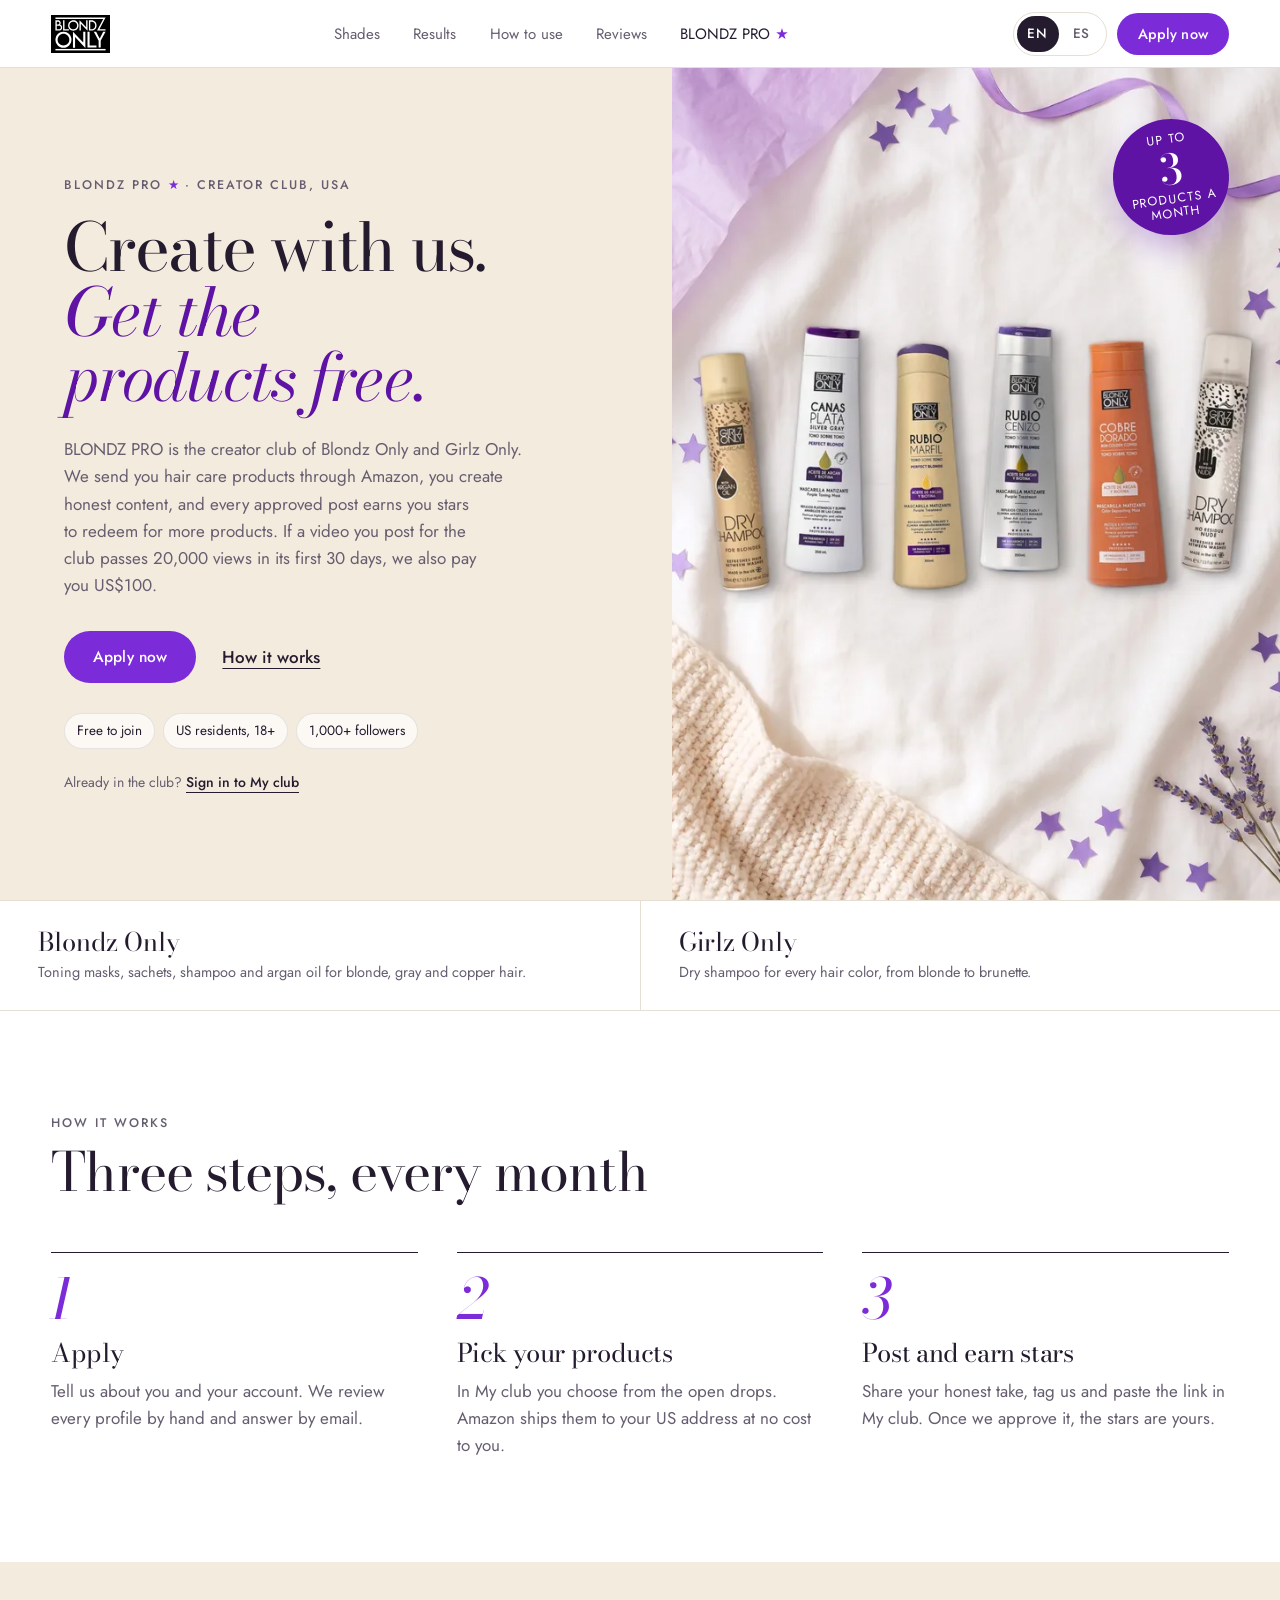
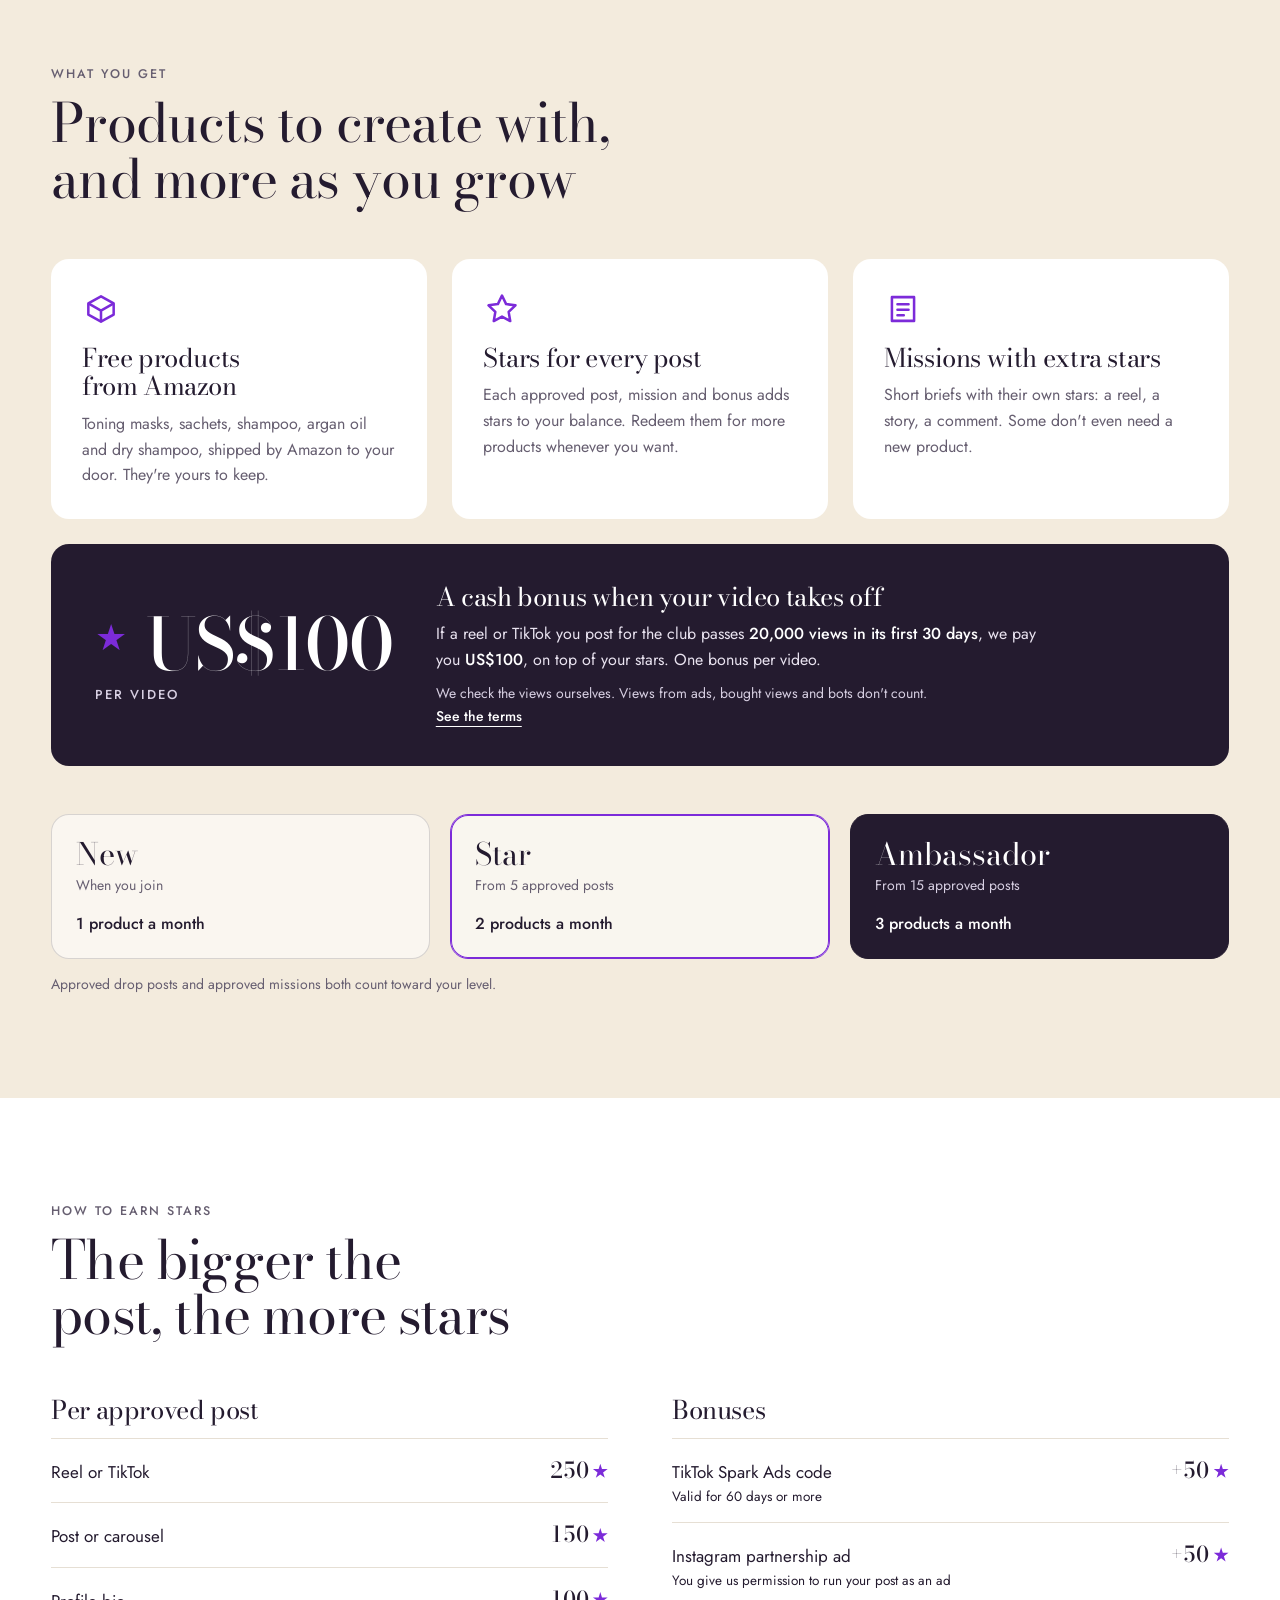
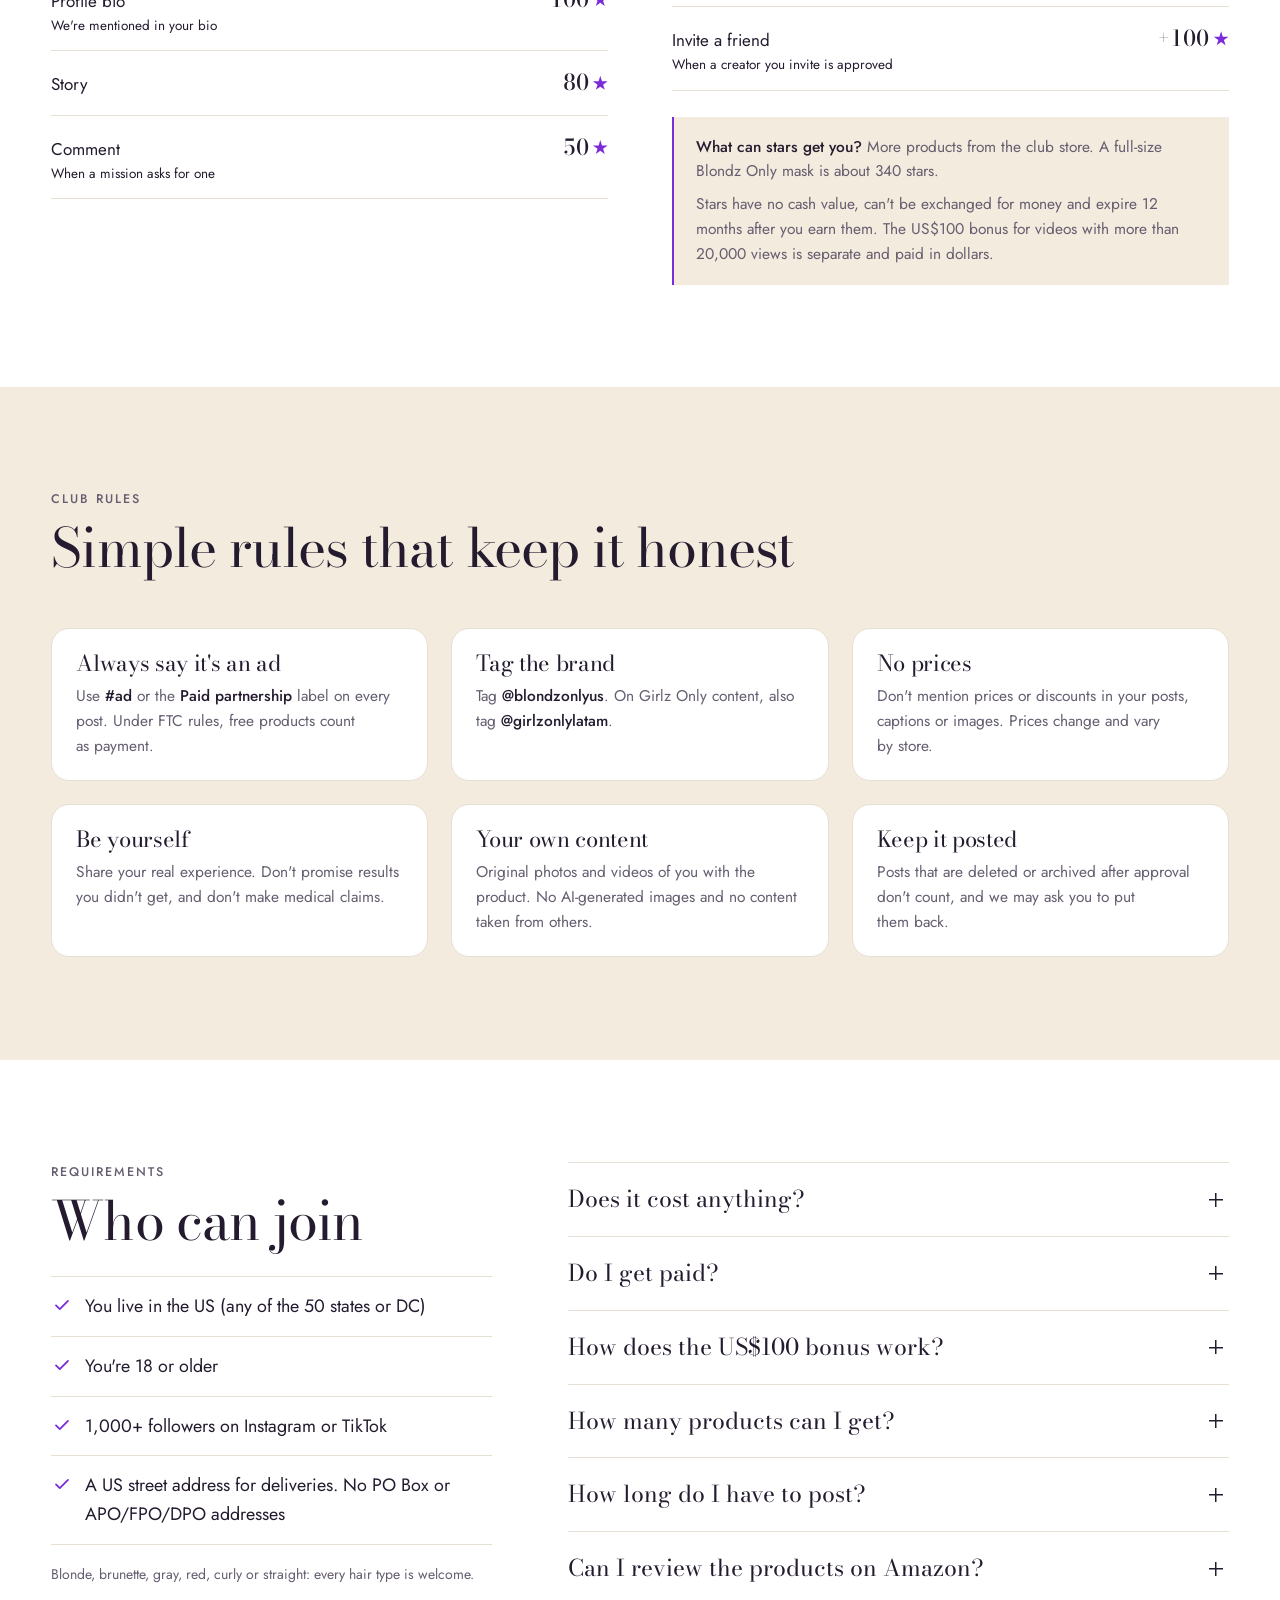
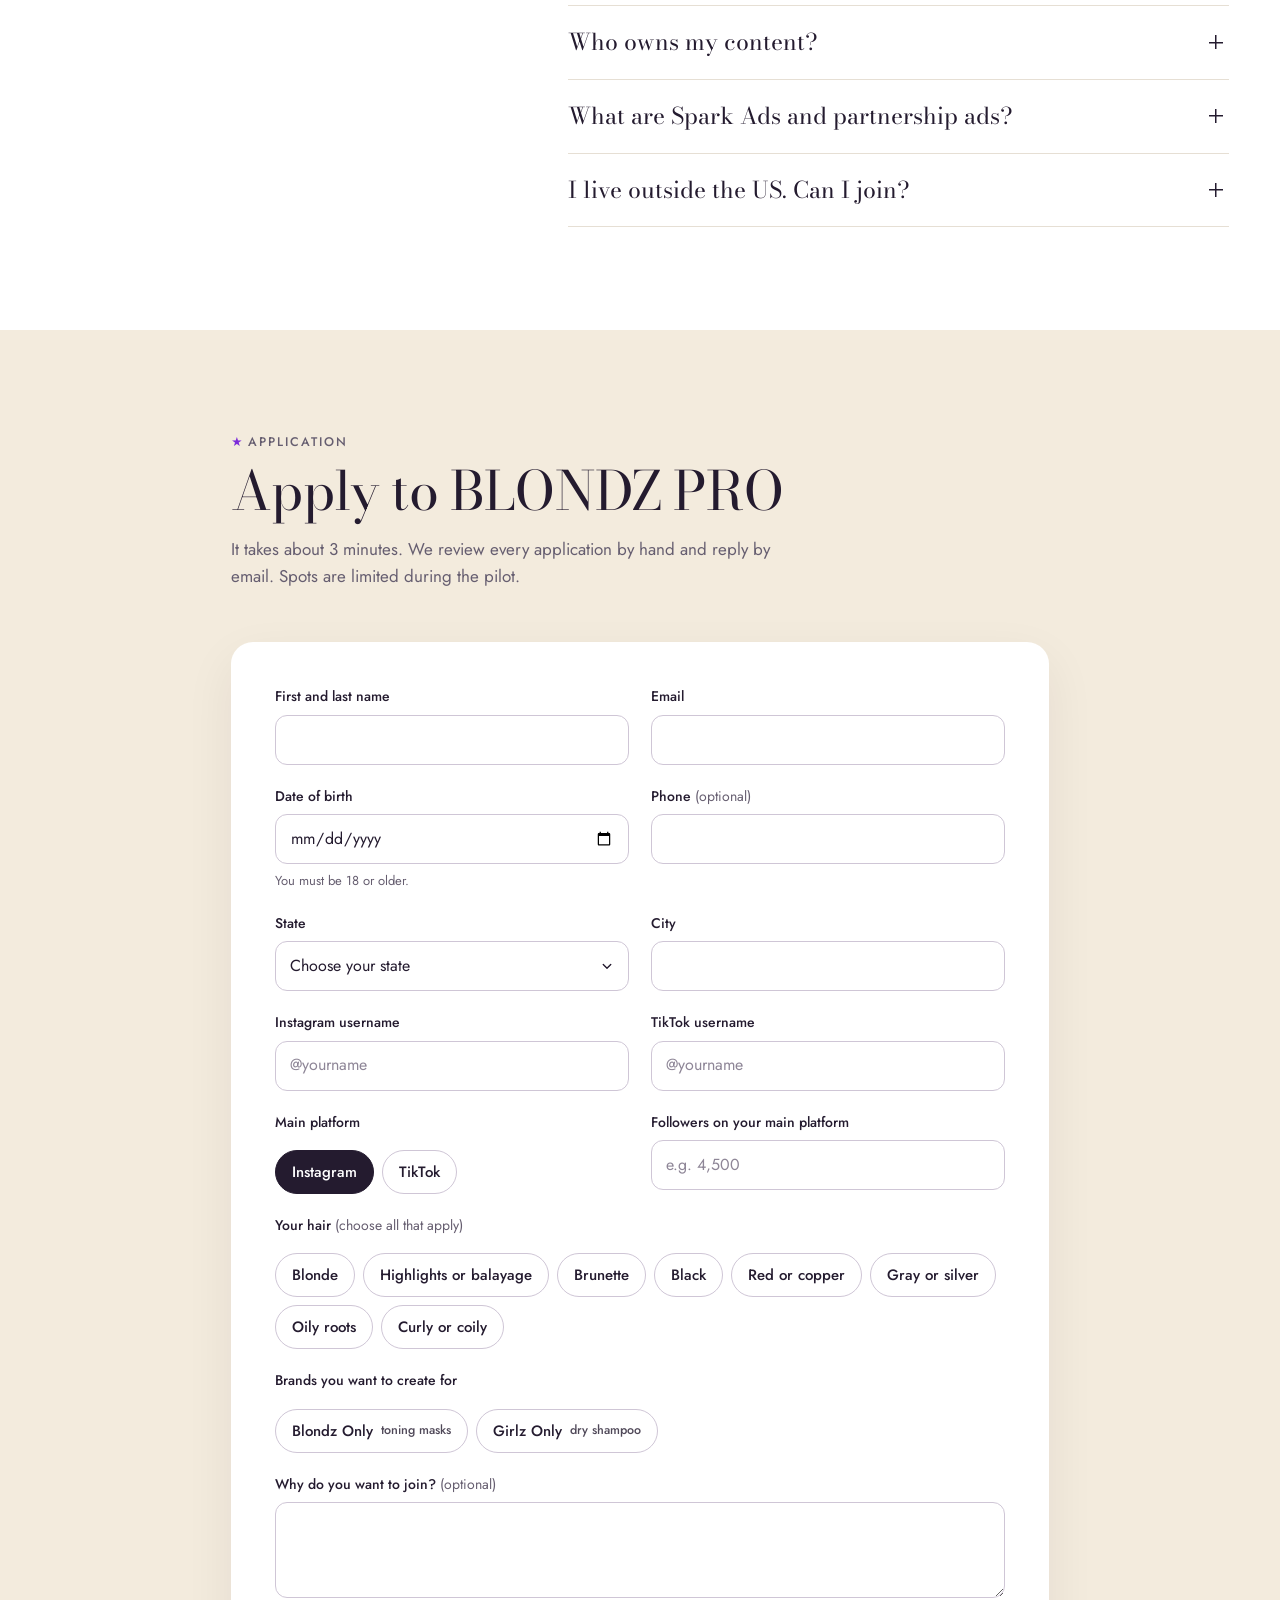
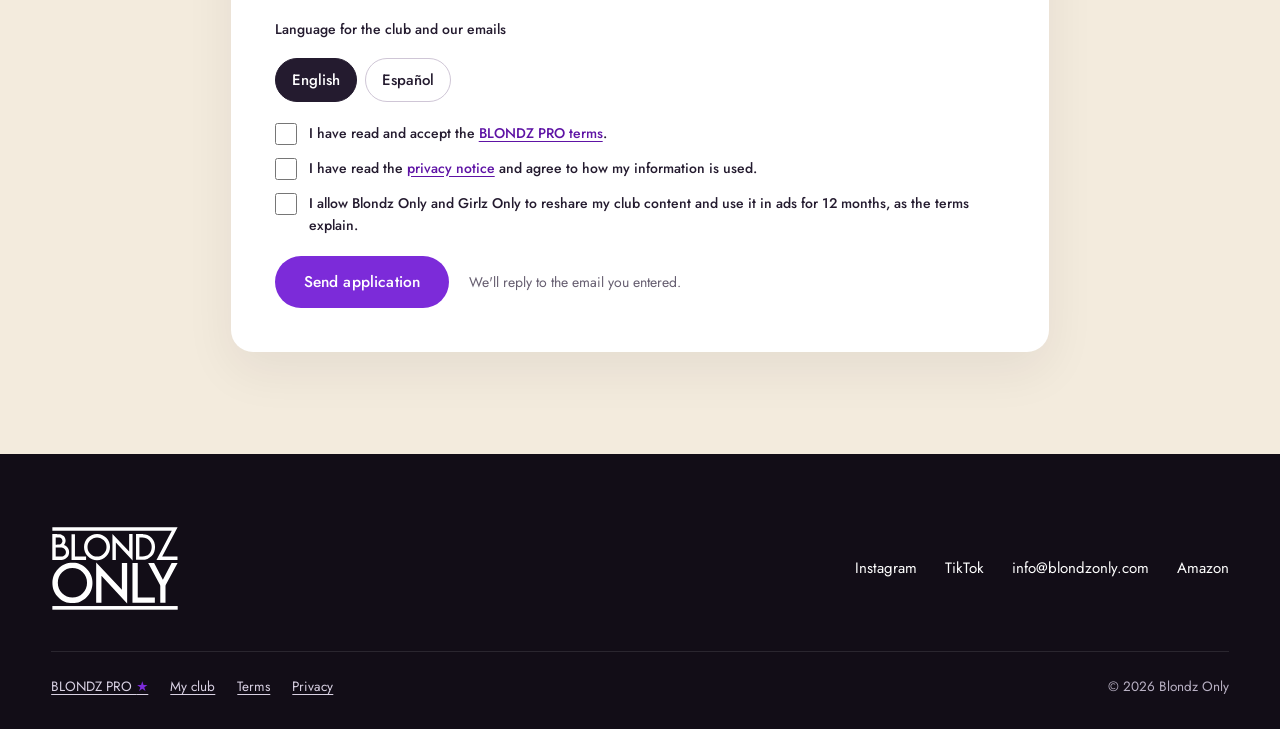
==== commit ca2f7acb: "BLONDZ PRO: bono de US$100 a las 20,000 vistas, foto de la cama y estrella a la derecha - Landing: b" ====
--- a/blondz-pro/index.html
+++ b/blondz-pro/index.html
@@ -5,7 +5,7 @@
 <meta name="viewport" content="width=device-width, initial-scale=1, viewport-fit=cover">
 <script>try{var gpI=localStorage.getItem("gp_idioma");if(gpI==="es"||gpI==="en")document.documentElement.lang=gpI;}catch(e){}</script>
 <title data-t-en="BLONDZ PRO Creator Club | Blondz Only and Girlz Only" data-t-es="Club de creadoras BLONDZ PRO | Blondz Only y Girlz Only">BLONDZ PRO Creator Club | Blondz Only and Girlz Only</title>
-<meta name="description" content="Join BLONDZ PRO, the US creator club of Blondz Only and Girlz Only. Get free hair care products to create content, earn stars and redeem them for more products.">
+<meta name="description" content="Join BLONDZ PRO, the US creator club of Blondz Only and Girlz Only. Get free hair care products to create content, earn stars for more products and US$100 when a club video passes 20,000 views in its first 30 days.">
 <meta name="robots" content="index, follow, max-image-preview:large">
 <meta name="theme-color" content="#FFFFFF">
 <link rel="icon" type="image/png" sizes="512x512" href="/images/favicon.png">
@@ -17,7 +17,7 @@
 <meta property="og:locale:alternate" content="es_US">
 <meta property="og:url" content="https://www.blondzonly.com/blondz-pro/">
 <meta property="og:title" content="BLONDZ PRO, the creator club of Blondz Only and Girlz Only">
-<meta property="og:description" content="Free hair care products to create content, stars for every approved post and up to 3 products a month. For US creators 18+ with 1,000+ followers.">
+<meta property="og:description" content="Free hair care products to create content, stars for every approved post and US$100 for club videos with more than 20,000 views in their first 30 days. For US creators 18+ with 1,000+ followers.">
 <meta property="og:image" content="https://www.blondzonly.com/assets/img/og.jpg">
 <meta name="twitter:card" content="summary_large_image">
 <link rel="stylesheet" href="/assets/css/site.css">
@@ -37,10 +37,10 @@
     <a href="/#results"><span data-l="en">Results</span><span data-l="es">Resultados</span></a>
     <a href="/#how"><span data-l="en">How to use</span><span data-l="es">Cómo usar</span></a>
     <a href="/#reviews"><span data-l="en">Reviews</span><span data-l="es">Reseñas</span></a>
-    <a href="/blondz-pro/" aria-current="page"><span class="gp-star" aria-hidden="true">★</span> BLONDZ PRO</a>
+    <a href="/blondz-pro/" aria-current="page">BLONDZ PRO <span class="gp-star" aria-hidden="true">★</span></a>
   </nav>
   <div class="header-actions">
-    <a class="pro-movil" href="/blondz-pro/" aria-label="BLONDZ PRO" aria-current="page"><span class="pro-estrella" aria-hidden="true">★</span><span class="pro-largo">BLONDZ </span>PRO</a>
+    <a class="pro-movil" href="/blondz-pro/" aria-label="BLONDZ PRO" aria-current="page"><span class="pro-largo">BLONDZ </span>PRO<span class="pro-estrella" aria-hidden="true">★</span></a>
     <div class="gp-lang" role="group" aria-label="Language" data-i18n-attr="aria-label" data-en-aria-label="Language" data-es-aria-label="Idioma">
       <button type="button" data-gp-lang="en" aria-pressed="true"><span aria-hidden="true">EN</span><span class="visually-hidden" lang="en">English</span></button>
       <button type="button" data-gp-lang="es" aria-pressed="false"><span aria-hidden="true">ES</span><span class="visually-hidden" lang="es">Español</span></button>
@@ -60,14 +60,14 @@
   <!-- portada -->
   <section class="gp-hero" aria-labelledby="gp-titulo">
     <div class="gp-hero-copy">
-      <p class="gp-kicker"><span class="gp-star" aria-hidden="true">★</span> BLONDZ PRO · <span data-l="en">Creator club, USA</span><span data-l="es">Club de creadoras, EE. UU.</span></p>
+      <p class="gp-kicker">BLONDZ PRO <span class="gp-star" aria-hidden="true">★</span> · <span data-l="en">Creator club, USA</span><span data-l="es">Club de creadoras, EE. UU.</span></p>
       <h1 id="gp-titulo">
         <span data-l="en">Create with us. <em>Get the products free.</em></span>
         <span data-l="es">Crea con nosotras. <em>Recibe los productos gratis.</em></span>
       </h1>
       <p class="gp-lede">
-        <span data-l="en">BLONDZ PRO is the creator club of Blondz Only and Girlz Only. We send you hair care products through Amazon, you create honest content, and every approved post earns you stars to redeem for more products.</span>
-        <span data-l="es">BLONDZ PRO es el club de creadoras de Blondz Only y Girlz Only. Te enviamos productos para el cabello por Amazon, tú creas contenido honesto y cada publicación aprobada te da estrellas para canjear por más productos.</span>
+        <span data-l="en">BLONDZ PRO is the creator club of Blondz Only and Girlz Only. We send you hair care products through Amazon, you create honest content, and every approved post earns you stars to redeem for more products. If a video you post for the club passes 20,000 views in its first 30 days, we also pay you US$100.</span>
+        <span data-l="es">BLONDZ PRO es el club de creadoras de Blondz Only y Girlz Only. Te enviamos productos para el cabello por Amazon, tú creas contenido honesto y cada publicación aprobada te da estrellas para canjear por más productos. Si un video que publicas para el club pasa las 20,000 vistas en sus primeros 30 días, además te pagamos US$100.</span>
       </p>
       <div class="gp-cta">
         <a class="btn btn-primary" href="#apply"><span data-l="en">Apply now</span><span data-l="es">Postúlate</span></a>
@@ -81,16 +81,8 @@
       <p class="gp-small" style="margin-top:22px"><span data-l="en">Already in the club?</span><span data-l="es">¿Ya estás en el club?</span> <a class="link" href="/blondz-pro/my-club/"><span data-l="en">Sign in to My club</span><span data-l="es">Entra a My club</span></a></p>
     </div>
     <div class="gp-hero-media">
-      <span class="gp-chispa gp-chispa--1" aria-hidden="true"></span>
-      <span class="gp-chispa gp-chispa--2" aria-hidden="true"></span>
-      <span class="gp-chispa gp-chispa--3" aria-hidden="true"></span>
       <p class="gp-badge"><span data-l="en">Up to</span><span data-l="es">Hasta</span><strong>3</strong><span data-l="en">products a month</span><span data-l="es">productos al mes</span></p>
-      <div class="gp-shelf">
-        <img src="/assets/img/bottle-icy-cool-560.webp" alt="Blondz Only Icy Cool Blonde mask" width="182" height="560" data-i18n-attr="alt" data-en-alt="Blondz Only Icy Cool Blonde mask" data-es-alt="Mascarilla Icy Cool Blonde de Blondz Only">
-        <img src="/assets/img/bottle-blonde-pearl-560.webp" alt="Blondz Only Blonde Pearl mask" width="169" height="560" data-i18n-attr="alt" data-en-alt="Blondz Only Blonde Pearl mask" data-es-alt="Mascarilla Blonde Pearl de Blondz Only">
-        <img src="/assets/img/bottle-silver-ash-560.webp" alt="Blondz Only Silver Ash Blonde mask" width="180" height="560" data-i18n-attr="alt" data-en-alt="Blondz Only Silver Ash Blonde mask" data-es-alt="Mascarilla Silver Ash Blonde de Blondz Only">
-        <img src="/assets/img/bottle-irish-copper-560.webp" alt="Blondz Only Irish Copper mask" width="181" height="560" data-i18n-attr="alt" data-en-alt="Blondz Only Irish Copper mask" data-es-alt="Mascarilla Irish Copper de Blondz Only">
-      </div>
+      <img class="gp-hero-foto" src="/assets/img/blondz-pro-cama-1200.webp" srcset="/assets/img/blondz-pro-cama-760.webp 760w, /assets/img/blondz-pro-cama-1200.webp 1200w" sizes="(max-width: 860px) 100vw, 46vw" width="1200" height="1490" fetchpriority="high" decoding="async" alt="The four Blondz Only toning masks and the Girlz Only Blonde and Nude dry shampoos laid out on a bed with little purple stars" data-i18n-attr="alt" data-en-alt="The four Blondz Only toning masks and the Girlz Only Blonde and Nude dry shampoos laid out on a bed with little purple stars" data-es-alt="Las cuatro mascarillas matizantes Blondz Only y los shampoos en seco Girlz Only Blonde y Nude sobre una cama con estrellitas moradas">
     </div>
   </section>
 
@@ -155,6 +147,14 @@
           <p><span data-l="en">Short briefs with their own stars: a reel, a story, a comment. Some don't even need a new product.</span><span data-l="es">Encargos cortos con sus propias estrellas: un reel, una historia, un comentario. Algunos ni siquiera necesitan un producto nuevo.</span></p>
         </article>
       </div>
+      <div class="gp-efectivo">
+        <p class="gp-efectivo-monto"><span class="gp-star" aria-hidden="true">★</span> US$100 <small><span data-l="en">per video</span><span data-l="es">por video</span></small></p>
+        <div>
+          <h3><span data-l="en">A cash bonus when your video takes off</span><span data-l="es">Un bono en efectivo cuando tu video despega</span></h3>
+          <p><span data-l="en">If a reel or TikTok you post for the club passes <strong>20,000 views in its first 30 days</strong>, we pay you <strong>US$100</strong>, on top of your stars. One bonus per video.</span><span data-l="es">Si un reel o TikTok que publicas para el club pasa las <strong>20,000 vistas en sus primeros 30 días</strong>, te pagamos <strong>US$100</strong>, además de tus estrellas. Un bono por video.</span></p>
+          <p class="gp-small"><span data-l="en">We check the views ourselves. Views from ads, bought views and bots don't count.</span><span data-l="es">Las vistas las revisamos nosotras. No cuentan las vistas de anuncios, las compradas ni las de bots.</span> <a class="link" href="/blondz-pro/terms/#t8" data-l="en">See the terms</a><a class="link" href="/blondz-pro/terms/#e8" data-l="es">Ver los términos</a></p>
+        </div>
+      </div>
       <ul class="gp-niveles" aria-label="Levels" data-i18n-attr="aria-label" data-en-aria-label="Levels" data-es-aria-label="Niveles">
         <li>
           <span class="gp-nv"><span data-l="en">New</span><span data-l="es">Nueva</span></span>
@@ -203,7 +203,7 @@
           </ul>
           <div class="gp-canje">
             <p><strong><span data-l="en">What can stars get you?</span><span data-l="es">¿Qué consigues con las estrellas?</span></strong> <span data-l="en">More products from the club store. A full-size Blondz Only mask is about 340 stars.</span><span data-l="es">Más productos de la tienda del club. Una mascarilla Blondz Only de tamaño completo cuesta unas 340 estrellas.</span></p>
-            <p><span data-l="en">Stars have no cash value, can't be exchanged for money and expire 12 months after you earn them.</span><span data-l="es">Las estrellas no tienen valor en dinero, no se cambian por efectivo y vencen 12 meses después de ganarlas.</span></p>
+            <p><span data-l="en">Stars have no cash value, can't be exchanged for money and expire 12 months after you earn them. The US$100 bonus for videos with more than 20,000 views is separate and paid in dollars.</span><span data-l="es">Las estrellas no tienen valor en dinero, no se cambian por efectivo y vencen 12 meses después de ganarlas. El bono de US$100 por videos con más de 20,000 vistas va aparte y se paga en dólares.</span></p>
           </div>
         </div>
       </div>
@@ -241,11 +241,6 @@
         <li>
           <h3><span data-l="en">Keep it posted</span><span data-l="es">Déjala publicada</span></h3>
           <p><span data-l="en">Posts that are deleted or archived after approval don't count, and we may ask you to put them back.</span><span data-l="es">Las publicaciones que se borran o archivan después de aprobadas no cuentan, y te podemos pedir que las vuelvas a subir.</span></p>
-        </li>
-        <li class="gp-prohibido">
-          <svg viewBox="0 0 24 24" aria-hidden="true"><circle cx="12" cy="12" r="8.5" fill="none" stroke="currentColor" stroke-width="1.8"/><path d="M6 6l12 12" stroke="currentColor" stroke-width="1.8" stroke-linecap="round"/></svg>
-          <h3><span data-l="en">Never ask for or leave Amazon reviews of club products</span><span data-l="es">Nunca pidas ni dejes reseñas en Amazon de productos del club</span></h3>
-          <p><span data-l="en">Amazon doesn't allow reviews of products you received for free outside its own programs. Don't review club products on Amazon and don't ask your followers, friends or family to. Breaking this rule means leaving the club.</span><span data-l="es">Amazon no permite reseñas de productos recibidos gratis fuera de sus propios programas. No hagas reseñas de productos del club en Amazon ni se las pidas a tus seguidoras, amigas o familia. Romper esta regla significa salir del club.</span></p>
         </li>
       </ul>
     </div>
@@ -274,7 +269,11 @@
           </details>
           <details>
             <summary><span data-l="en">Do I get paid?</span><span data-l="es">¿Me pagan?</span></summary>
-            <div class="faq-a"><p><span data-l="en">Not in cash. You get free products, plus stars you can redeem for more products. Stars have no cash value.</span><span data-l="es">No en efectivo. Recibes productos gratis y estrellas que canjeas por más productos. Las estrellas no tienen valor en dinero.</span></p></div>
+            <div class="faq-a"><p><span data-l="en">You get free products and stars you can redeem for more products (stars have no cash value). And when a video you post for the club passes 20,000 views in its first 30 days, we pay you a US$100 cash bonus.</span><span data-l="es">Recibes productos gratis y estrellas que canjeas por más productos (las estrellas no tienen valor en dinero). Y cuando un video que publicas para el club pasa las 20,000 vistas en sus primeros 30 días, te pagamos un bono de US$100 en efectivo.</span></p></div>
+          </details>
+          <details>
+            <summary><span data-l="en">How does the US$100 bonus work?</span><span data-l="es">¿Cómo funciona el bono de US$100?</span></summary>
+            <div class="faq-a"><p><span data-l="en">It's for reels and TikToks you post for a drop or a mission, once we've approved them. We count the views ourselves during the first 30 days and may ask you for a screenshot. Views from ads, bought views and bots don't count, and the post has to stay up with #ad or the Paid partnership label. We email you when you earn it and pay you in dollars to an account in your name, like PayPal or Zelle, within 30 days. One bonus per video.</span><span data-l="es">Es para los reels y TikToks que publicas para un drop o una misión, una vez que los aprobamos. Contamos las vistas nosotras durante los primeros 30 días y te podemos pedir una captura de pantalla. No cuentan las vistas de anuncios, las compradas ni las de bots, y la publicación tiene que seguir arriba con #ad o la etiqueta de colaboración pagada. Te escribimos cuando lo ganas y te pagamos en dólares a una cuenta a tu nombre, como PayPal o Zelle, en menos de 30 días. Un bono por video.</span></p></div>
           </details>
           <details>
             <summary><span data-l="en">How many products can I get?</span><span data-l="es">¿Cuántos productos puedo recibir?</span></summary>
@@ -455,7 +454,7 @@
   </div>
   <div class="foot-row">
     <nav class="gp-foot-legal" aria-label="BLONDZ PRO">
-      <a href="/blondz-pro/"><span class="gp-star" style="color:#C9A6F5" aria-hidden="true">★</span> BLONDZ PRO</a>
+      <a href="/blondz-pro/">BLONDZ PRO <span class="pro-estrella" aria-hidden="true">★</span></a>
       <a href="/blondz-pro/my-club/">My club</a>
       <a href="/blondz-pro/terms/"><span data-l="en">Terms</span><span data-l="es">Términos</span></a>
       <a href="/blondz-pro/privacy/"><span data-l="en">Privacy</span><span data-l="es">Privacidad</span></a>
--- a/assets/css/site.css
+++ b/assets/css/site.css
@@ -21,8 +21,8 @@
   --accent: #8E2DF0;
   --tint: #F3EBDD;
   --star: #F2A516;
-  /* Estrella de BLONDZ PRO (21-nov): morado claro, legible sobre blanco, marfil y tinta. Las de calificación son --star. */
-  --pro-star: #9B6BEA;
+  /* Estrella de BLONDZ PRO (21-nov): el mismo morado del botón (--violet), a la derecha del nombre. Las de calificación son --star. */
+  --pro-star: #7C2BD9;
 
   --f-display: "Bodoni Moda", "Bodoni 72", Didot, Georgia, serif;
   --f-text: "Jost", "Futura", "Century Gothic", "Avenir Next", system-ui, sans-serif;
--- a/assets/css/girlz-pro.css
+++ b/assets/css/girlz-pro.css
@@ -50,20 +50,13 @@
 .gp-cta .link { display: inline-flex; align-items: center; min-height: 44px; }
 .gp-facts { list-style: none; margin: 30px 0 0; padding: 0; display: flex; flex-wrap: wrap; gap: 8px; }
 .gp-facts li { font-size: 13.5px; padding: 6px 12px; border-radius: 999px; background: rgba(255, 255, 255, .7); border: 1px solid rgba(36, 27, 47, .1); }
-.gp-hero-media { position: relative; display: flex; align-items: flex-end; justify-content: center; overflow: hidden; padding: 48px 24px 0;
-  background: radial-gradient(60% 55% at 50% 62%, #EFE5FB 0%, rgba(239, 229, 251, 0) 70%), var(--white); }
-.gp-shelf { display: flex; align-items: flex-end; justify-content: center; gap: clamp(6px, 1.4vw, 18px); margin-bottom: clamp(36px, 5vw, 64px); position: relative; z-index: 1; }
-.gp-shelf img { height: clamp(250px, 30vw, 430px); width: auto; filter: drop-shadow(0 22px 18px rgba(36, 27, 47, .18)); }
-.gp-shelf img:nth-child(2), .gp-shelf img:nth-child(3) { height: clamp(270px, 32.5vw, 465px); }
+.gp-hero-media { position: relative; overflow: hidden; background: var(--marfil); min-height: 100%; }
+/* foto: los productos reales acostados en la cama, vista cenital (Gemini hizo la escena y la luz; las etiquetas son las fotos reales) */
+.gp-hero-foto { position: absolute; inset: 0; width: 100%; height: 100%; object-fit: cover; object-position: 50% 47%; }
 .gp-badge { position: absolute; top: clamp(28px, 4vw, 56px); right: clamp(24px, 4vw, 56px); z-index: 2; width: 116px; height: 116px; border-radius: 50%;
   background: var(--violet-deep); color: #fff; display: grid; place-content: center; text-align: center; line-height: 1.1; font-size: 12.5px; letter-spacing: .08em; text-transform: uppercase;
   box-shadow: 0 14px 30px rgba(94, 19, 165, .28); transform: rotate(-8deg); }
 .gp-badge strong { display: block; font-family: var(--f-display); font-weight: 500; font-size: 42px; letter-spacing: -0.02em; text-transform: none; line-height: 1; margin: 2px 0; }
-.gp-chispa { position: absolute; background: var(--violet); pointer-events: none;
-  clip-path: polygon(50% 0%, 61% 35%, 98% 35%, 68% 57%, 79% 91%, 50% 70%, 21% 91%, 32% 57%, 2% 35%, 39% 35%); }
-.gp-chispa--1 { width: 30px; height: 30px; left: 14%; top: 22%; background: #C9A6F5; }
-.gp-chispa--2 { width: 18px; height: 18px; left: 22%; top: 34%; }
-.gp-chispa--3 { width: 14px; height: 14px; right: 18%; top: 46%; background: #C9A6F5; }
 
 /* marcas */
 .gp-marcas { border-top: 1px solid var(--line); border-bottom: 1px solid var(--line); display: grid; grid-template-columns: repeat(2, minmax(0, 1fr)); }
@@ -85,6 +78,18 @@
 .gp-gana h3 { font-size: clamp(23px, 2vw, 28px); }
 .gp-gana p { margin-top: 10px; color: var(--ink-2); font-size: 16px; }
 .gp-gana svg { width: 38px; height: 38px; color: var(--violet); margin-bottom: 16px; }
+
+/* bono en efectivo por vistas (US$100 por video con más de 20,000 vistas) */
+.gp-efectivo { margin-top: clamp(16px, 2vw, 28px); display: grid; grid-template-columns: auto minmax(0, 1fr); align-items: center; gap: clamp(18px, 3.4vw, 52px);
+  background: var(--ink); color: #fff; border-radius: 18px; padding: clamp(24px, 3vw, 40px) clamp(22px, 3.4vw, 48px); }
+.gp-efectivo .gp-efectivo-monto { margin: 0; max-width: none; color: #fff; font-family: var(--f-display); font-weight: 500; font-size: clamp(48px, 5.6vw, 80px); line-height: 1; letter-spacing: -0.02em; white-space: nowrap; }
+.gp-efectivo-monto .gp-star { font-size: .5em; vertical-align: .55em; margin-right: 4px; color: var(--pro-star); }
+.gp-efectivo-monto small { display: block; margin-top: 8px; font-family: var(--f-text); font-size: 13px; font-weight: 500; letter-spacing: .16em; text-transform: uppercase; color: #D7CFE2; }
+.gp-efectivo h3 { font-size: clamp(23px, 2vw, 28px); color: #fff; }
+.gp-efectivo p { margin-top: 10px; color: #E9E3F0; font-size: 16px; max-width: 62ch; }
+.gp-efectivo p strong { color: #fff; font-weight: 500; }
+.gp-efectivo .gp-small { color: #D7CFE2; font-size: 14px; }
+.gp-efectivo .link { color: #fff; }
 
 .gp-niveles { list-style: none; margin: clamp(28px, 4vw, 48px) 0 0; padding: 0; display: grid; grid-template-columns: repeat(3, minmax(0, 1fr)); gap: clamp(12px, 1.6vw, 20px); }
 .gp-niveles li { border: 1px solid rgba(36, 27, 47, .16); border-radius: 18px; padding: 22px 24px; background: rgba(255, 255, 255, .55); display: grid; gap: 4px; }
@@ -113,10 +118,6 @@
 .gp-reglas li { border: 1px solid var(--line); border-radius: 18px; padding: 22px 24px; background: var(--white); }
 .gp-reglas h3 { font-size: 22px; }
 .gp-reglas p { margin-top: 8px; color: var(--ink-2); font-size: 15.5px; }
-.gp-reglas .gp-prohibido { grid-column: 1 / -1; background: var(--violet-deep); border-color: var(--violet-deep); color: #fff; display: grid; grid-template-columns: auto minmax(0, 1fr); gap: 4px 18px; align-items: start; }
-.gp-reglas .gp-prohibido svg { grid-row: span 2; width: 44px; height: 44px; color: #fff; }
-.gp-reglas .gp-prohibido h3 { font-size: clamp(22px, 2.2vw, 30px); }
-.gp-reglas .gp-prohibido p { color: #EADCFB; margin: 0; max-width: 72ch; }
 .gp-etq { font-weight: 500; color: var(--ink); white-space: nowrap; }
 
 /* requisitos */
@@ -349,29 +350,27 @@
 @media (max-width: 1000px) {
   .gp-reglas { grid-template-columns: repeat(2, minmax(0, 1fr)); }
 }
+/* pantallas altas y angostas (tablet vertical, 861-1100 px): la columna de la foto queda muy alta y «cover» cortaba las latas
+   de los lados; ahí la foto va completa, centrada, y el marfil rellena arriba y abajo */
+@media (min-width: 861px) and (max-aspect-ratio: 13/10) {
+  .gp-hero { background: var(--marfil); }
+  .gp-hero-media { align-self: center; aspect-ratio: 1200 / 1490; min-height: 0; }
+}
 @media (max-width: 860px) {
   .gp-hero { grid-template-columns: minmax(0, 1fr); min-height: 0; }
   .gp-hero-copy { padding: 36px var(--gutter) 40px; }
   .gp-hero h1 { font-size: clamp(40px, 11.4vw, 60px); }
   .gp-cta .btn { width: 100%; }
   .gp-cta .link { margin-inline: auto; }
-  .gp-hero-media { padding-top: 112px; }
-  .gp-shelf img { height: clamp(170px, 46vw, 300px); }
-  .gp-shelf img:nth-child(2), .gp-shelf img:nth-child(3) { height: clamp(186px, 50vw, 326px); }
-  .gp-shelf { margin-bottom: 30px; }
+  .gp-hero-media { aspect-ratio: 1 / 1; min-height: 0; }
   .gp-badge { width: 92px; height: 92px; font-size: 11px; top: 12px; right: 16px; }
   .gp-badge strong { font-size: 32px; }
-  /* en el teléfono los frascos llenan el ancho: las chispas 2 y 3 caerían sobre las tapas */
-  .gp-chispa--2, .gp-chispa--3 { display: none; }
-  .gp-chispa--1 { left: 8%; top: 18%; }
   .gp-marcas { grid-template-columns: minmax(0, 1fr); }
   .gp-marcas div { padding: 20px var(--gutter); }
   .gp-marcas div + div { border-left: 0; border-top: 1px solid var(--line); }
-  .gp-pasos, .gp-gana, .gp-niveles, .gp-tablas, .gp-req { grid-template-columns: minmax(0, 1fr); }
+  .gp-pasos, .gp-gana, .gp-niveles, .gp-tablas, .gp-req, .gp-efectivo { grid-template-columns: minmax(0, 1fr); }
   .gp-pasos { gap: 30px; }
   .gp-reglas { grid-template-columns: minmax(0, 1fr); }
-  .gp-reglas .gp-prohibido { grid-template-columns: minmax(0, 1fr); }
-  .gp-reglas .gp-prohibido svg { grid-row: auto; width: 36px; height: 36px; }
   .gp-form { grid-template-columns: minmax(0, 1fr); padding: 22px 18px; border-radius: 18px; }
   .gp-indice { columns: 1; }
   .gp-pts { grid-template-columns: minmax(0, 1fr); }
@@ -387,3 +386,9 @@
 @media (max-width: 370px) {
   .gp-lang button { min-width: 36px; padding: 0 7px; }
 }
+/* celulares: la insignia más chica y la foto un poco más abajo, para que no tape la lata de la derecha */
+@media (max-width: 400px) {
+  .gp-hero-foto { object-position: 50% 35%; }
+  .gp-badge { width: 76px; height: 76px; font-size: 9.5px; top: 6px; right: 8px; }
+  .gp-badge strong { font-size: 26px; }
+}
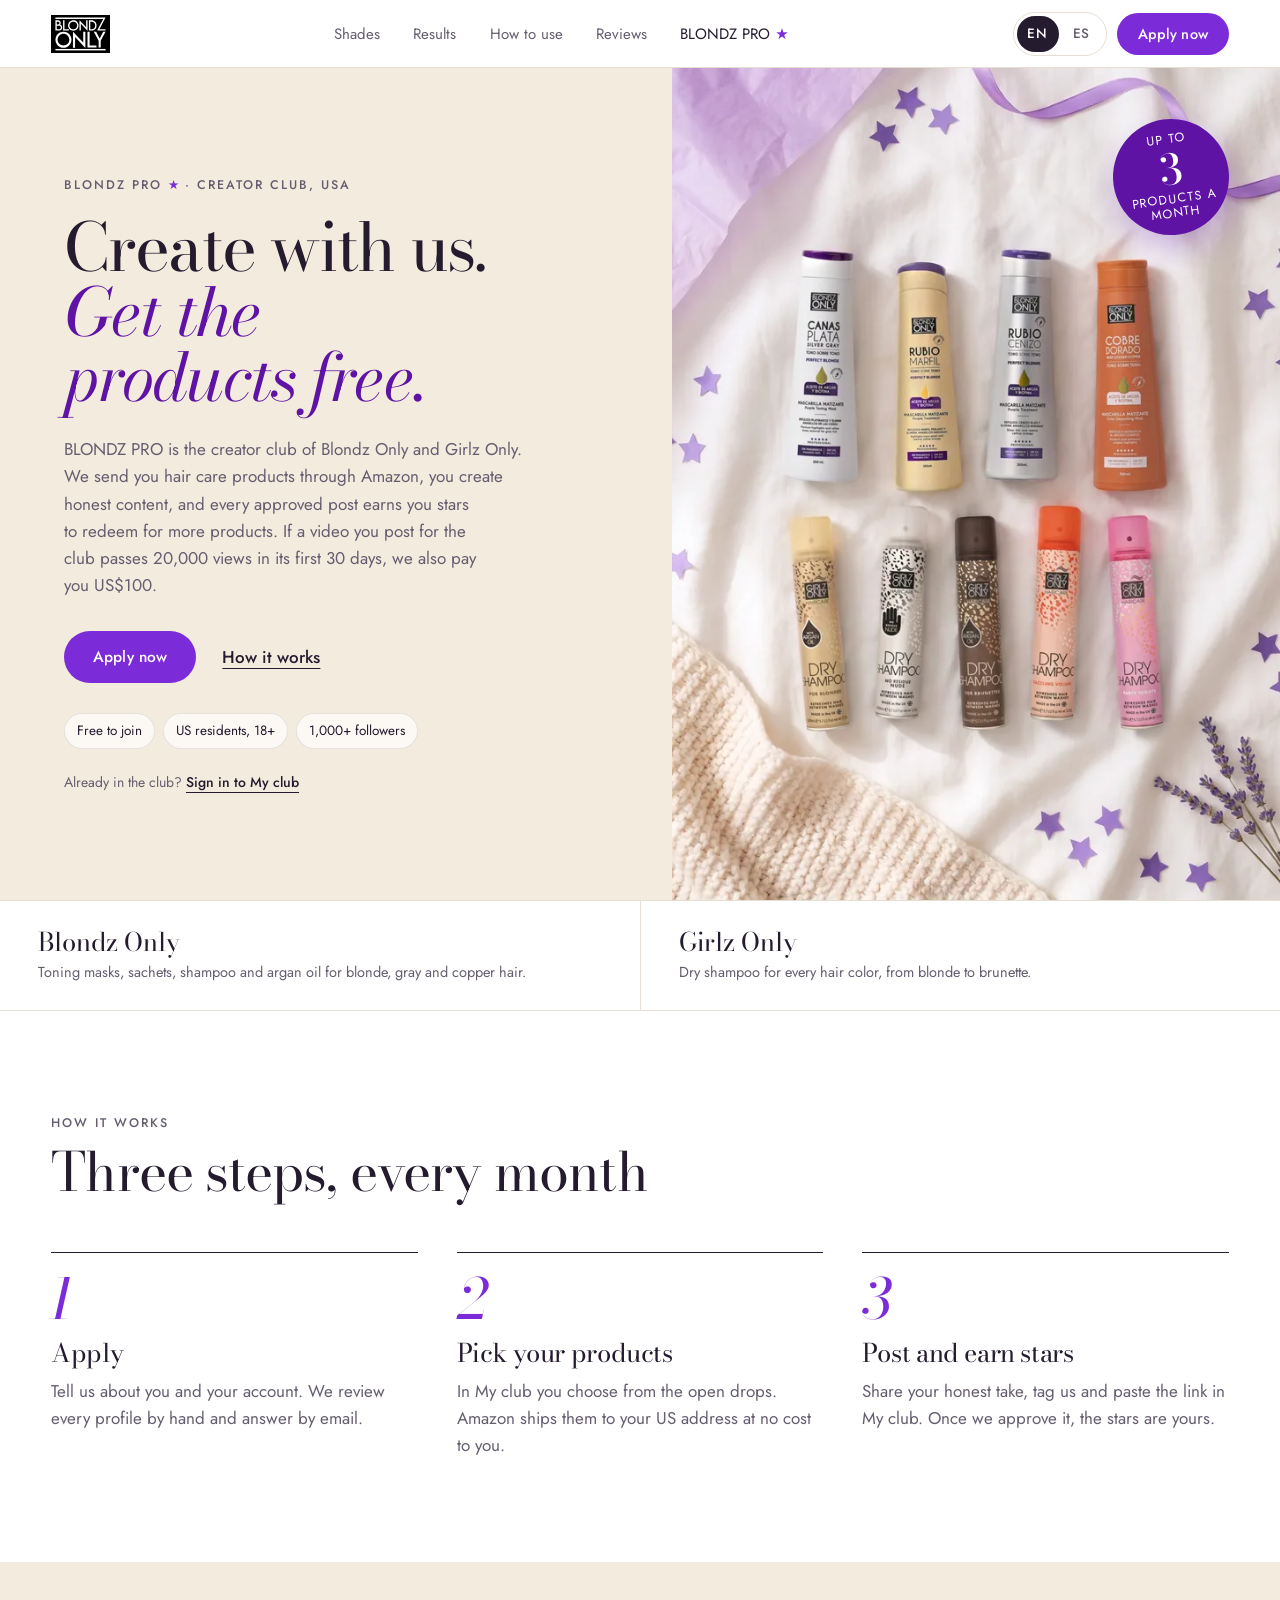
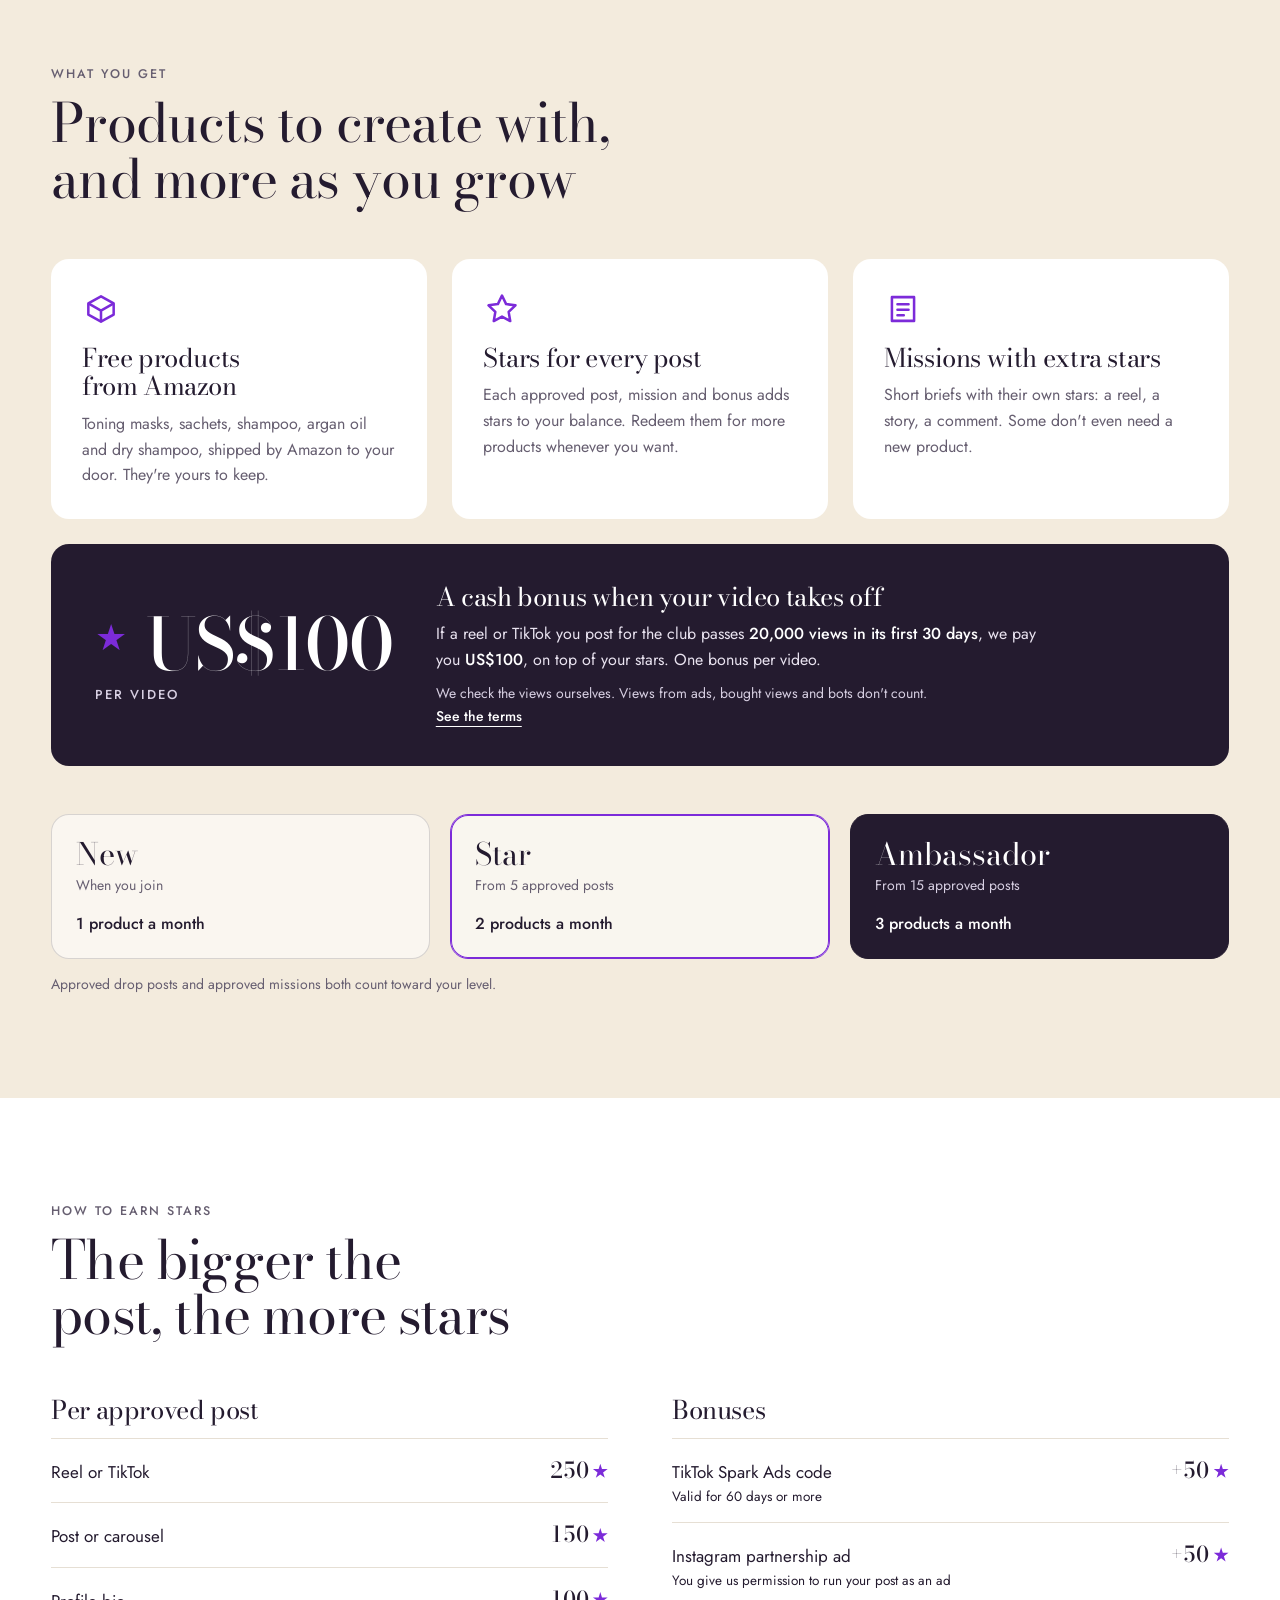
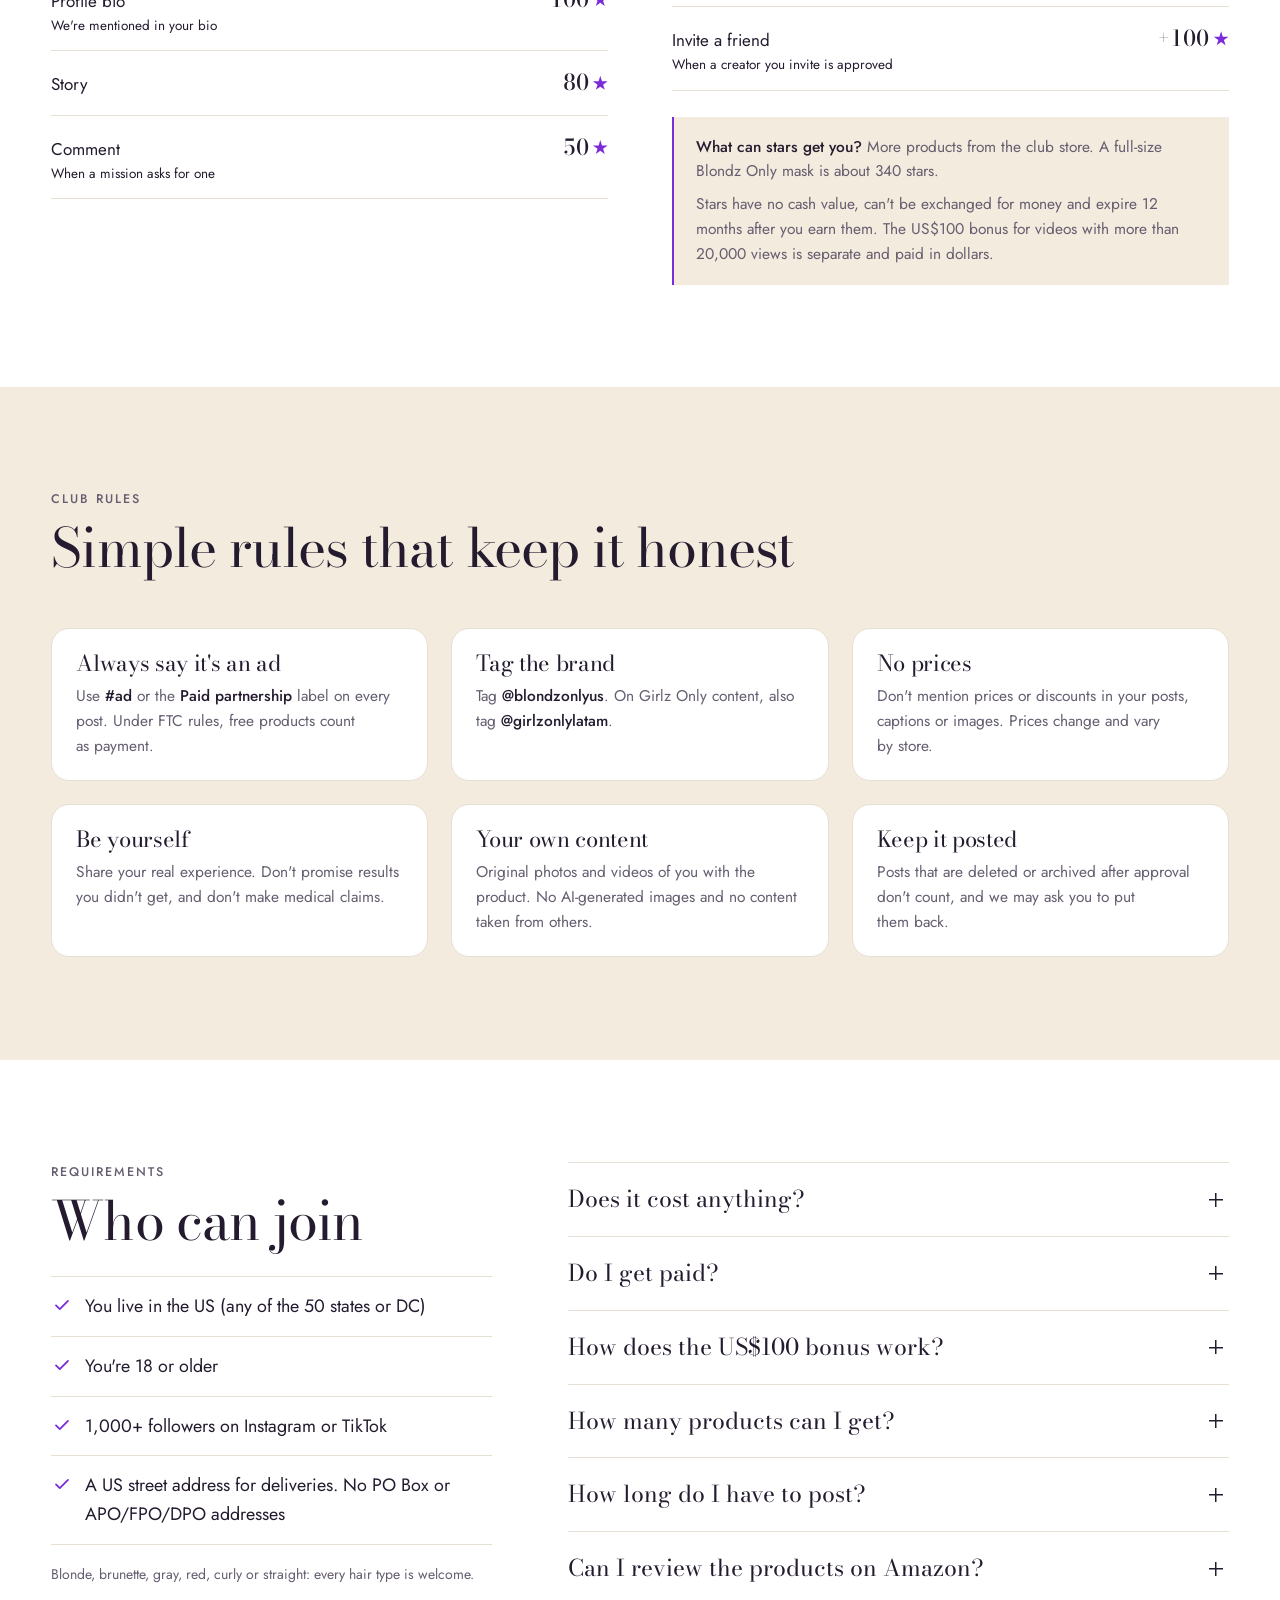
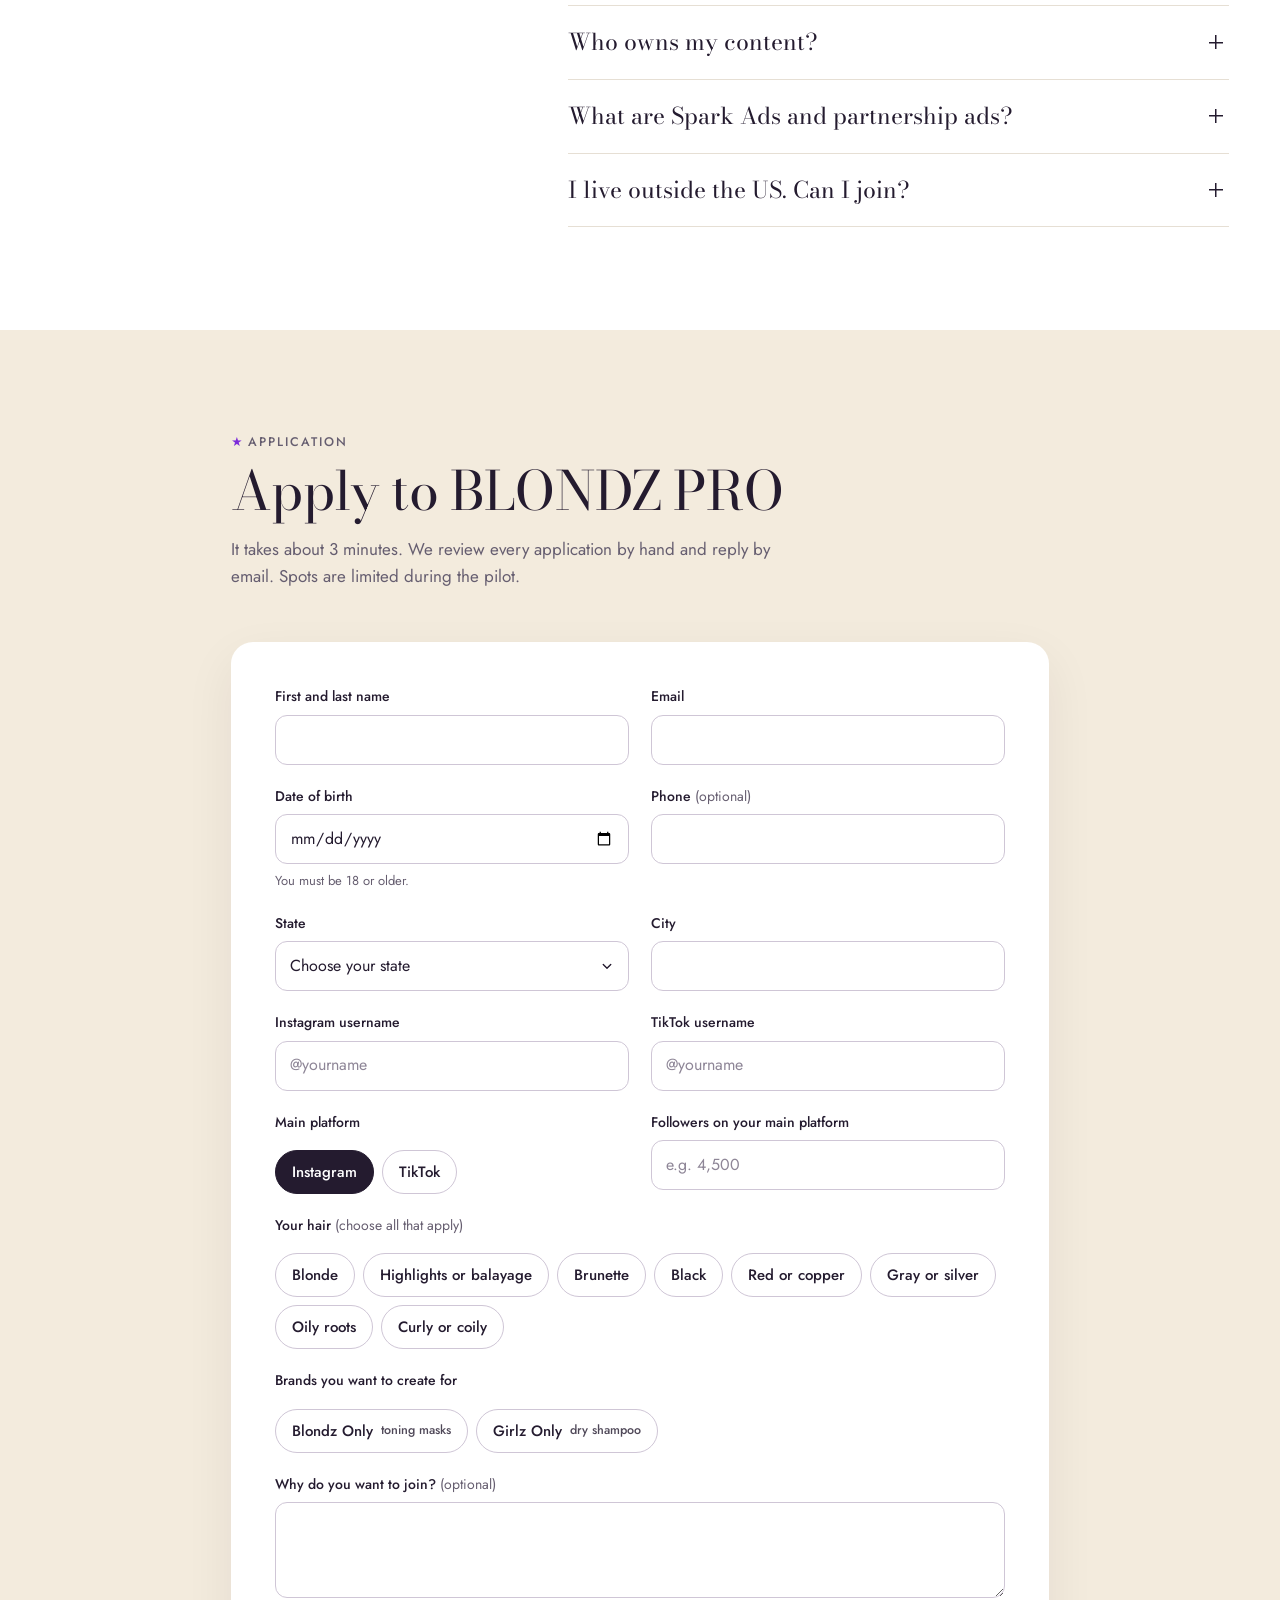
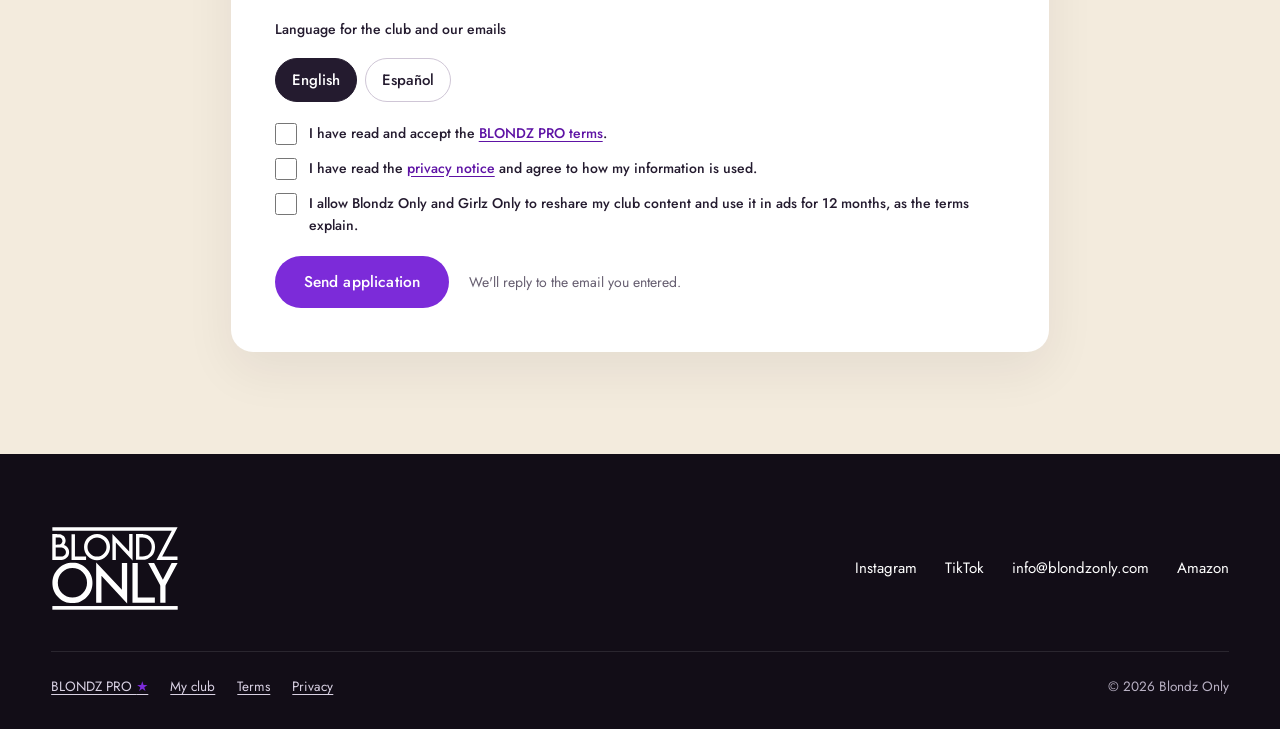
==== commit 3cdccfe6: "BLONDZ PRO: foto de la cama con los 9 productos Suma los shampoo en seco Brunette, Dazzling Volume y" ====
--- a/blondz-pro/index.html
+++ b/blondz-pro/index.html
@@ -82,7 +82,7 @@
     </div>
     <div class="gp-hero-media">
       <p class="gp-badge"><span data-l="en">Up to</span><span data-l="es">Hasta</span><strong>3</strong><span data-l="en">products a month</span><span data-l="es">productos al mes</span></p>
-      <img class="gp-hero-foto" src="/assets/img/blondz-pro-cama-1200.webp" srcset="/assets/img/blondz-pro-cama-760.webp 760w, /assets/img/blondz-pro-cama-1200.webp 1200w" sizes="(max-width: 860px) 100vw, 46vw" width="1200" height="1490" fetchpriority="high" decoding="async" alt="The four Blondz Only toning masks and the Girlz Only Blonde and Nude dry shampoos laid out on a bed with little purple stars" data-i18n-attr="alt" data-en-alt="The four Blondz Only toning masks and the Girlz Only Blonde and Nude dry shampoos laid out on a bed with little purple stars" data-es-alt="Las cuatro mascarillas matizantes Blondz Only y los shampoos en seco Girlz Only Blonde y Nude sobre una cama con estrellitas moradas">
+      <img class="gp-hero-foto" src="/assets/img/blondz-pro-cama9-1200.webp" srcset="/assets/img/blondz-pro-cama9-760.webp 760w, /assets/img/blondz-pro-cama9-1200.webp 1200w" sizes="(max-width: 860px) 100vw, 46vw" width="1200" height="1490" fetchpriority="high" decoding="async" alt="The four Blondz Only toning masks and the five Girlz Only dry shampoos (Blonde, Nude, Brunette, Dazzling Volume and Party Nights) laid out on a bed with little purple stars" data-i18n-attr="alt" data-en-alt="The four Blondz Only toning masks and the five Girlz Only dry shampoos (Blonde, Nude, Brunette, Dazzling Volume and Party Nights) laid out on a bed with little purple stars" data-es-alt="Las cuatro mascarillas matizantes Blondz Only y los cinco shampoos en seco Girlz Only (Blonde, Nude, Brunette, Dazzling Volume y Party Nights) sobre una cama con estrellitas moradas">
     </div>
   </section>
 
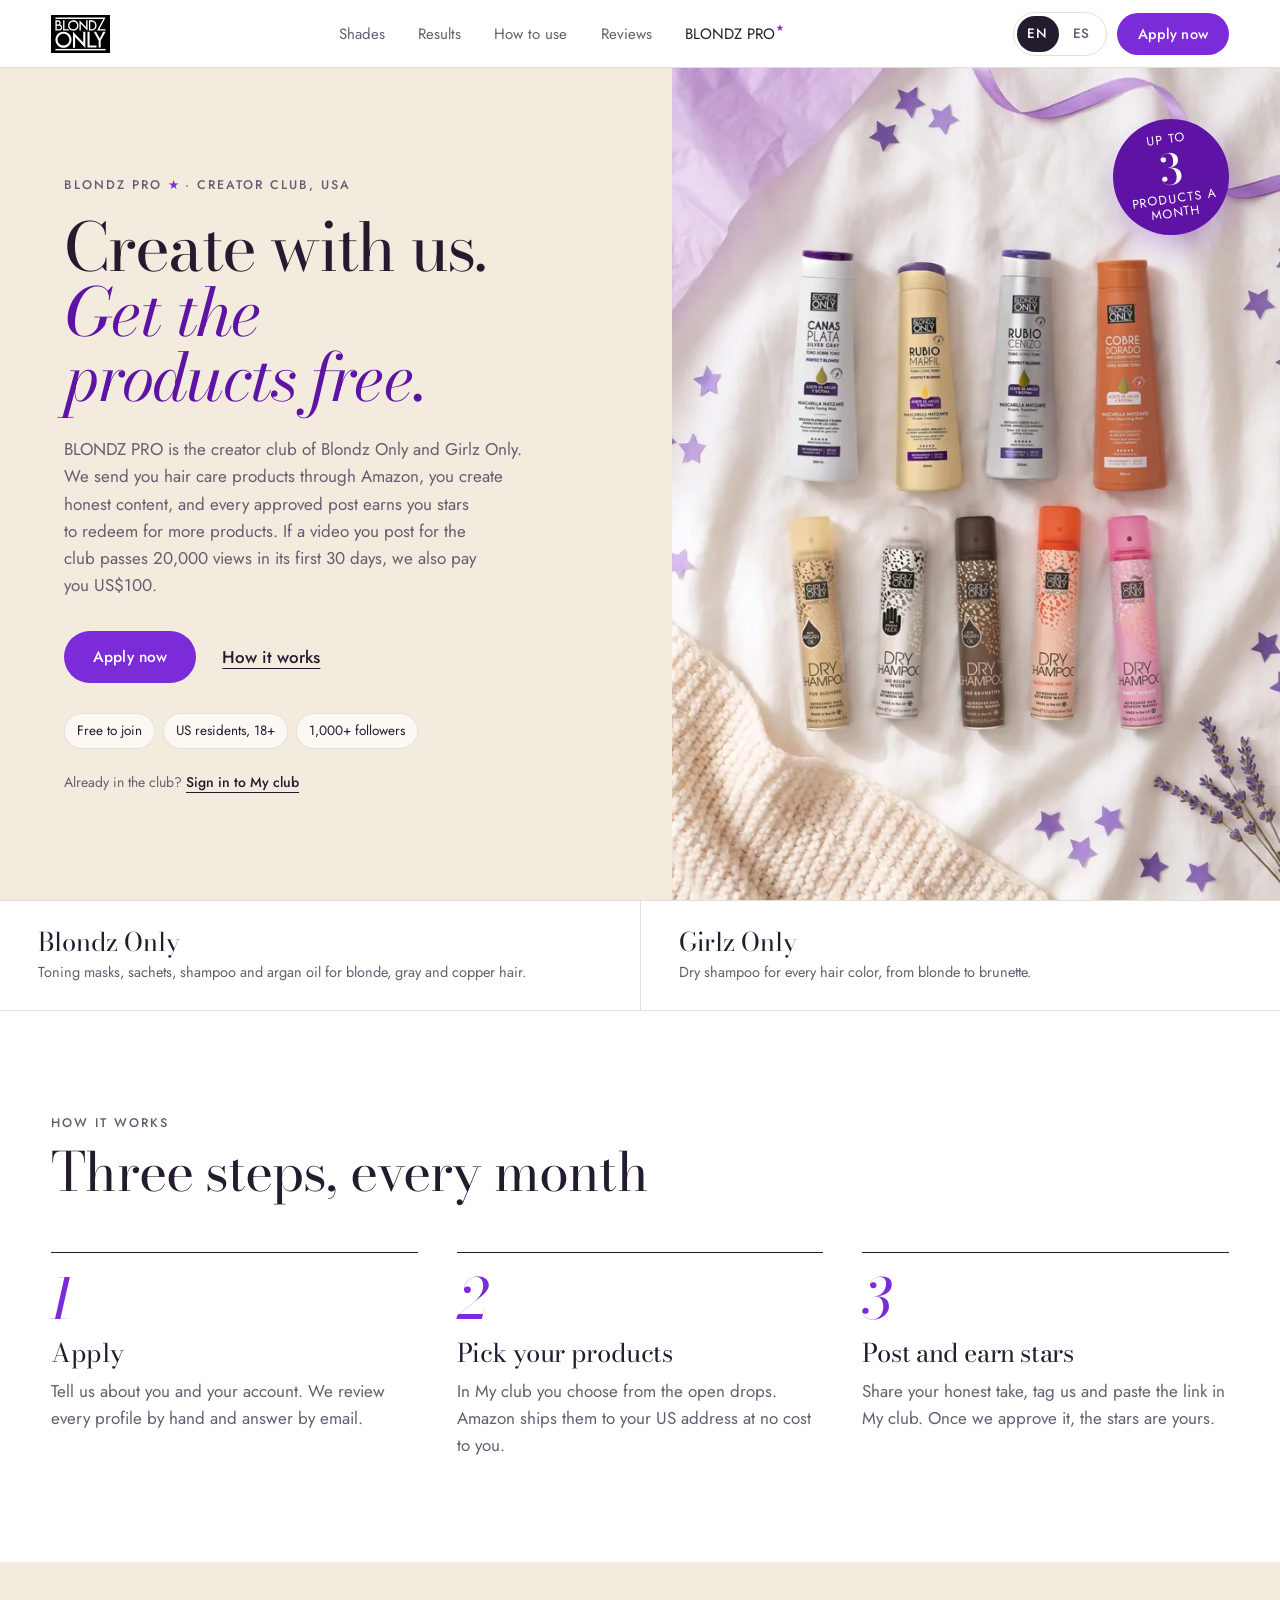
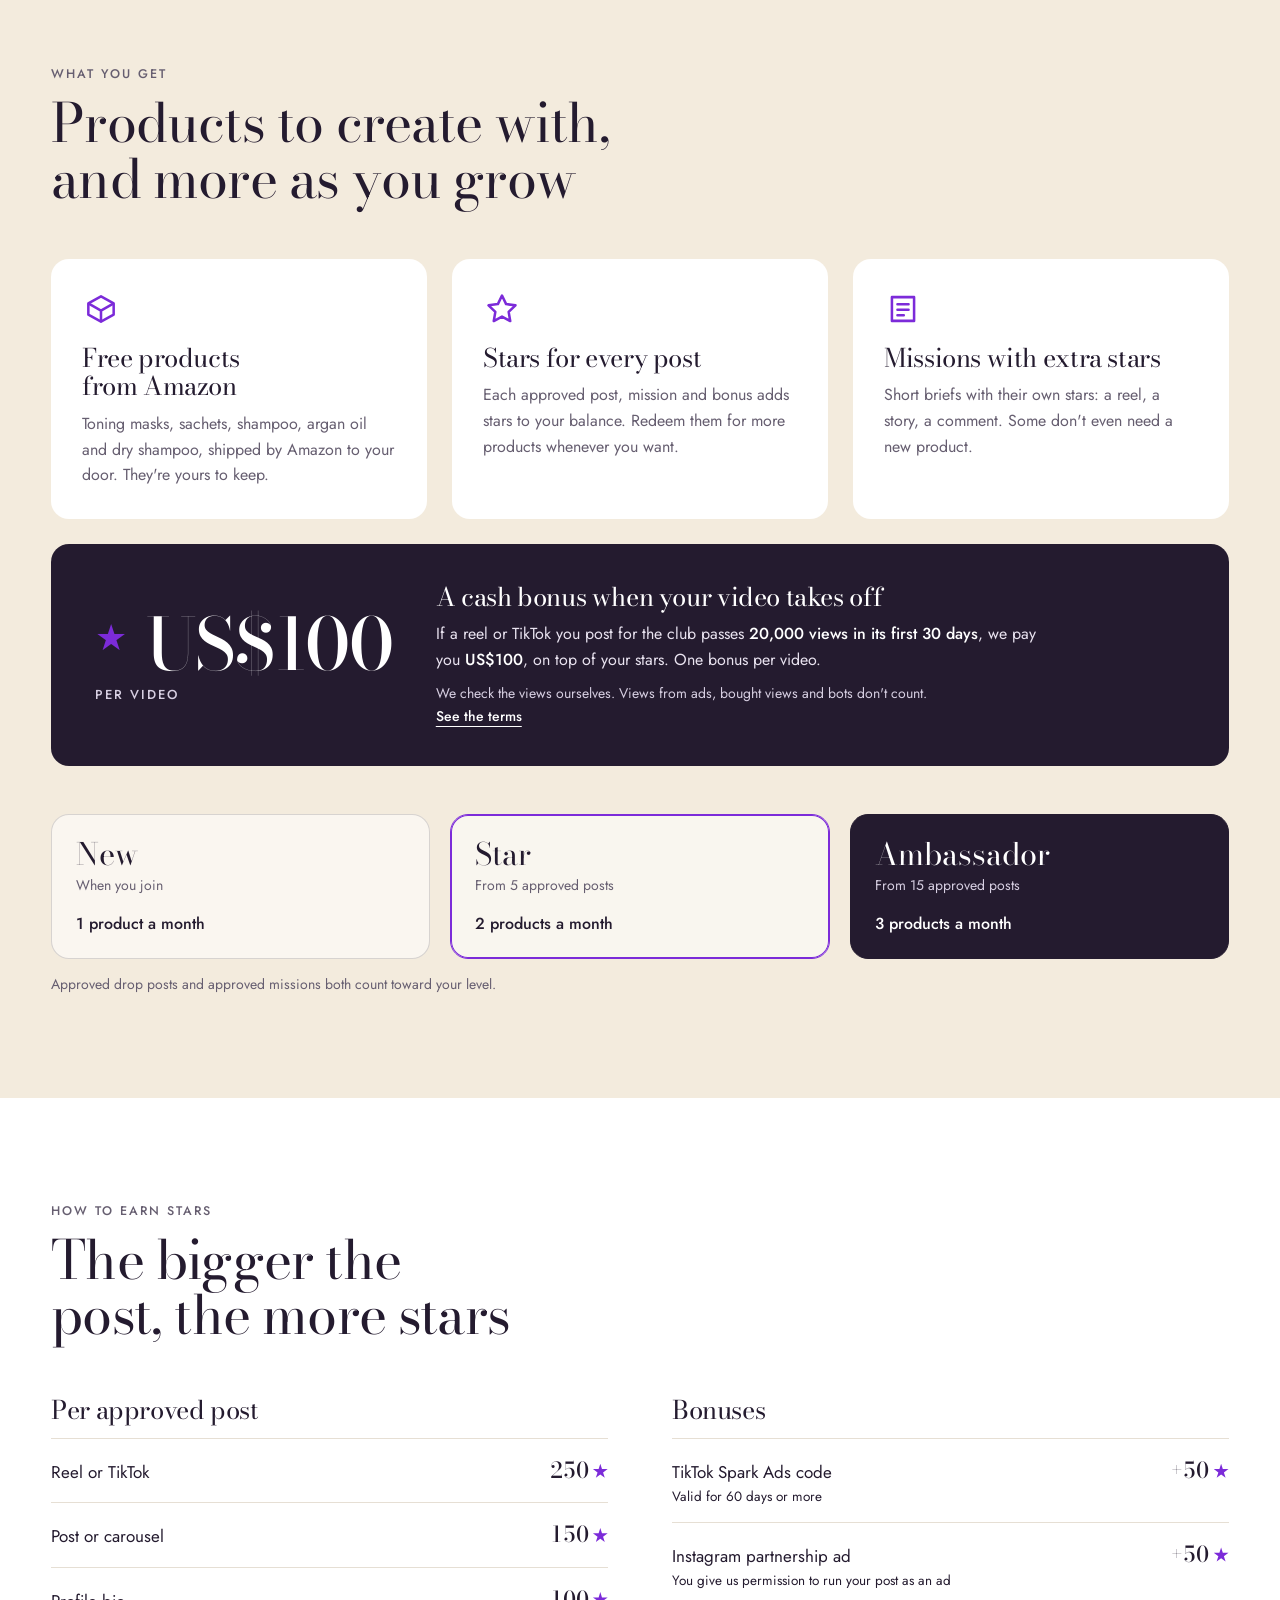
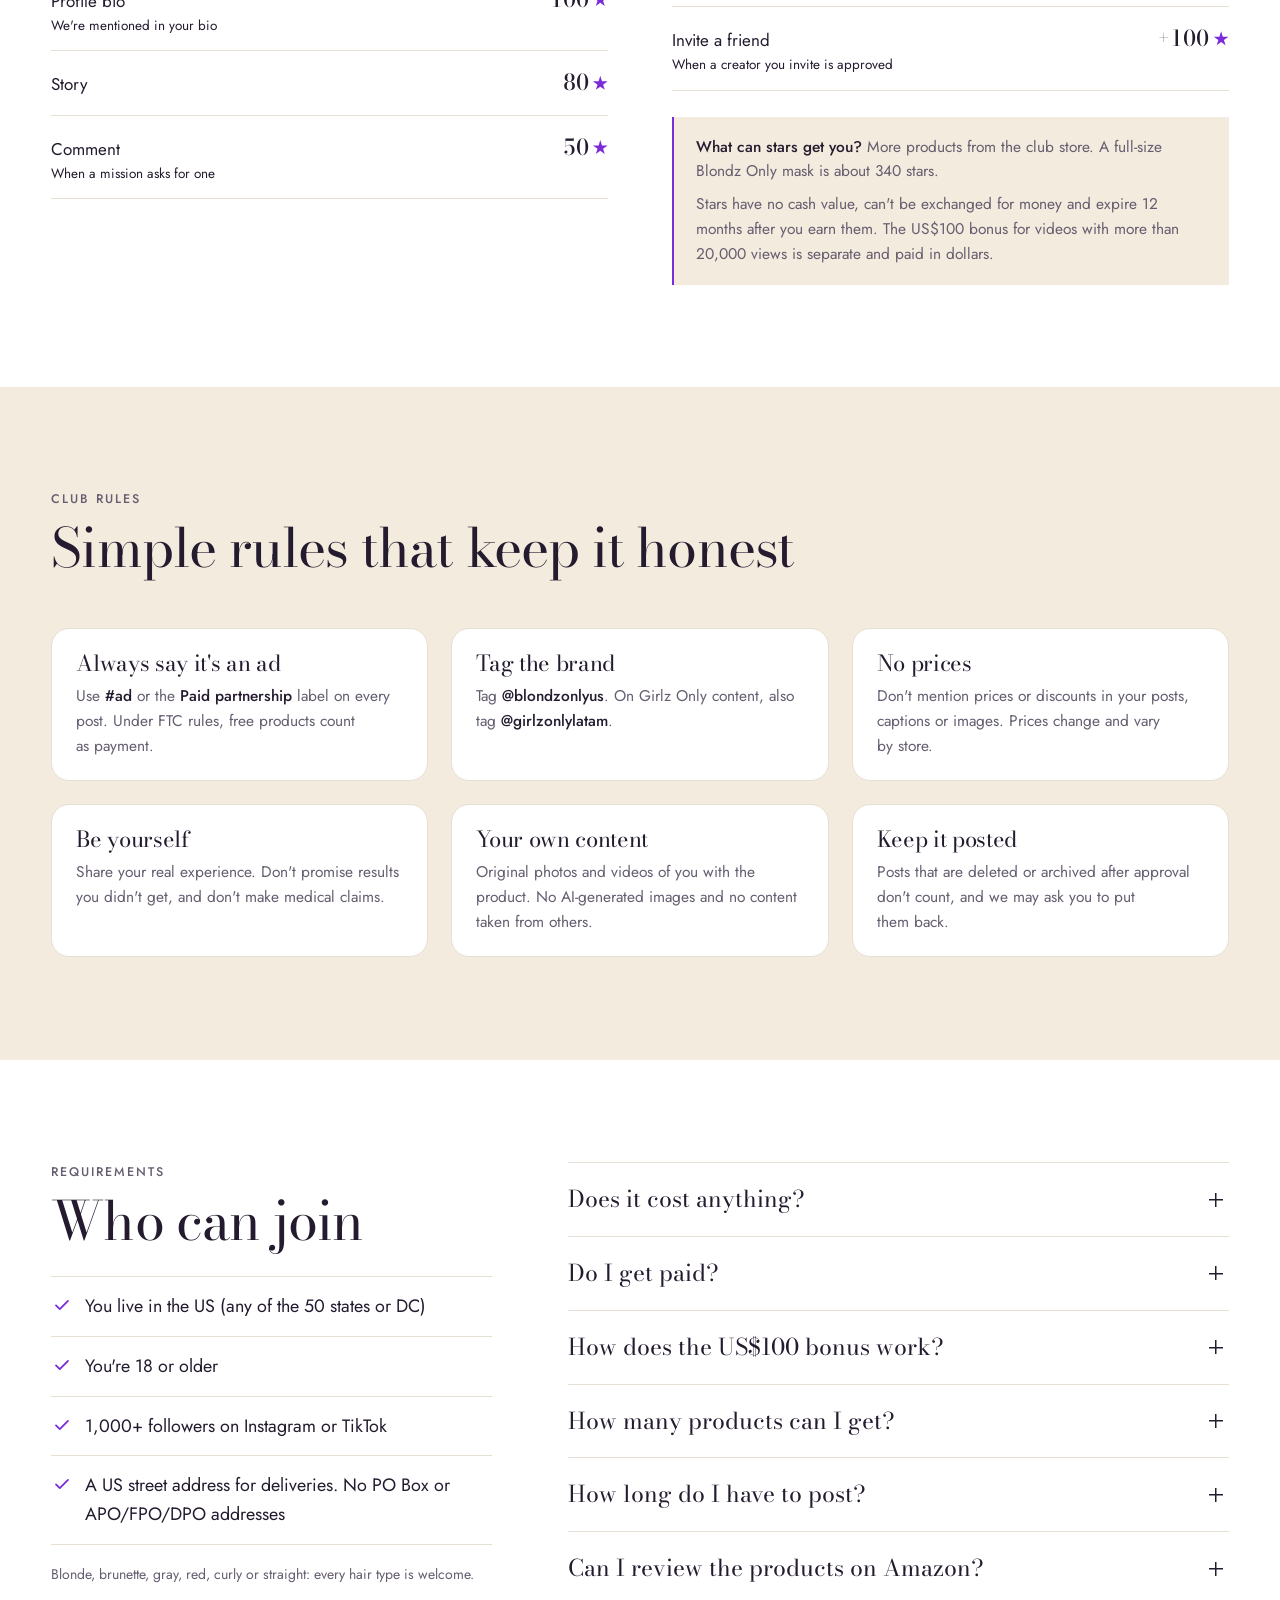
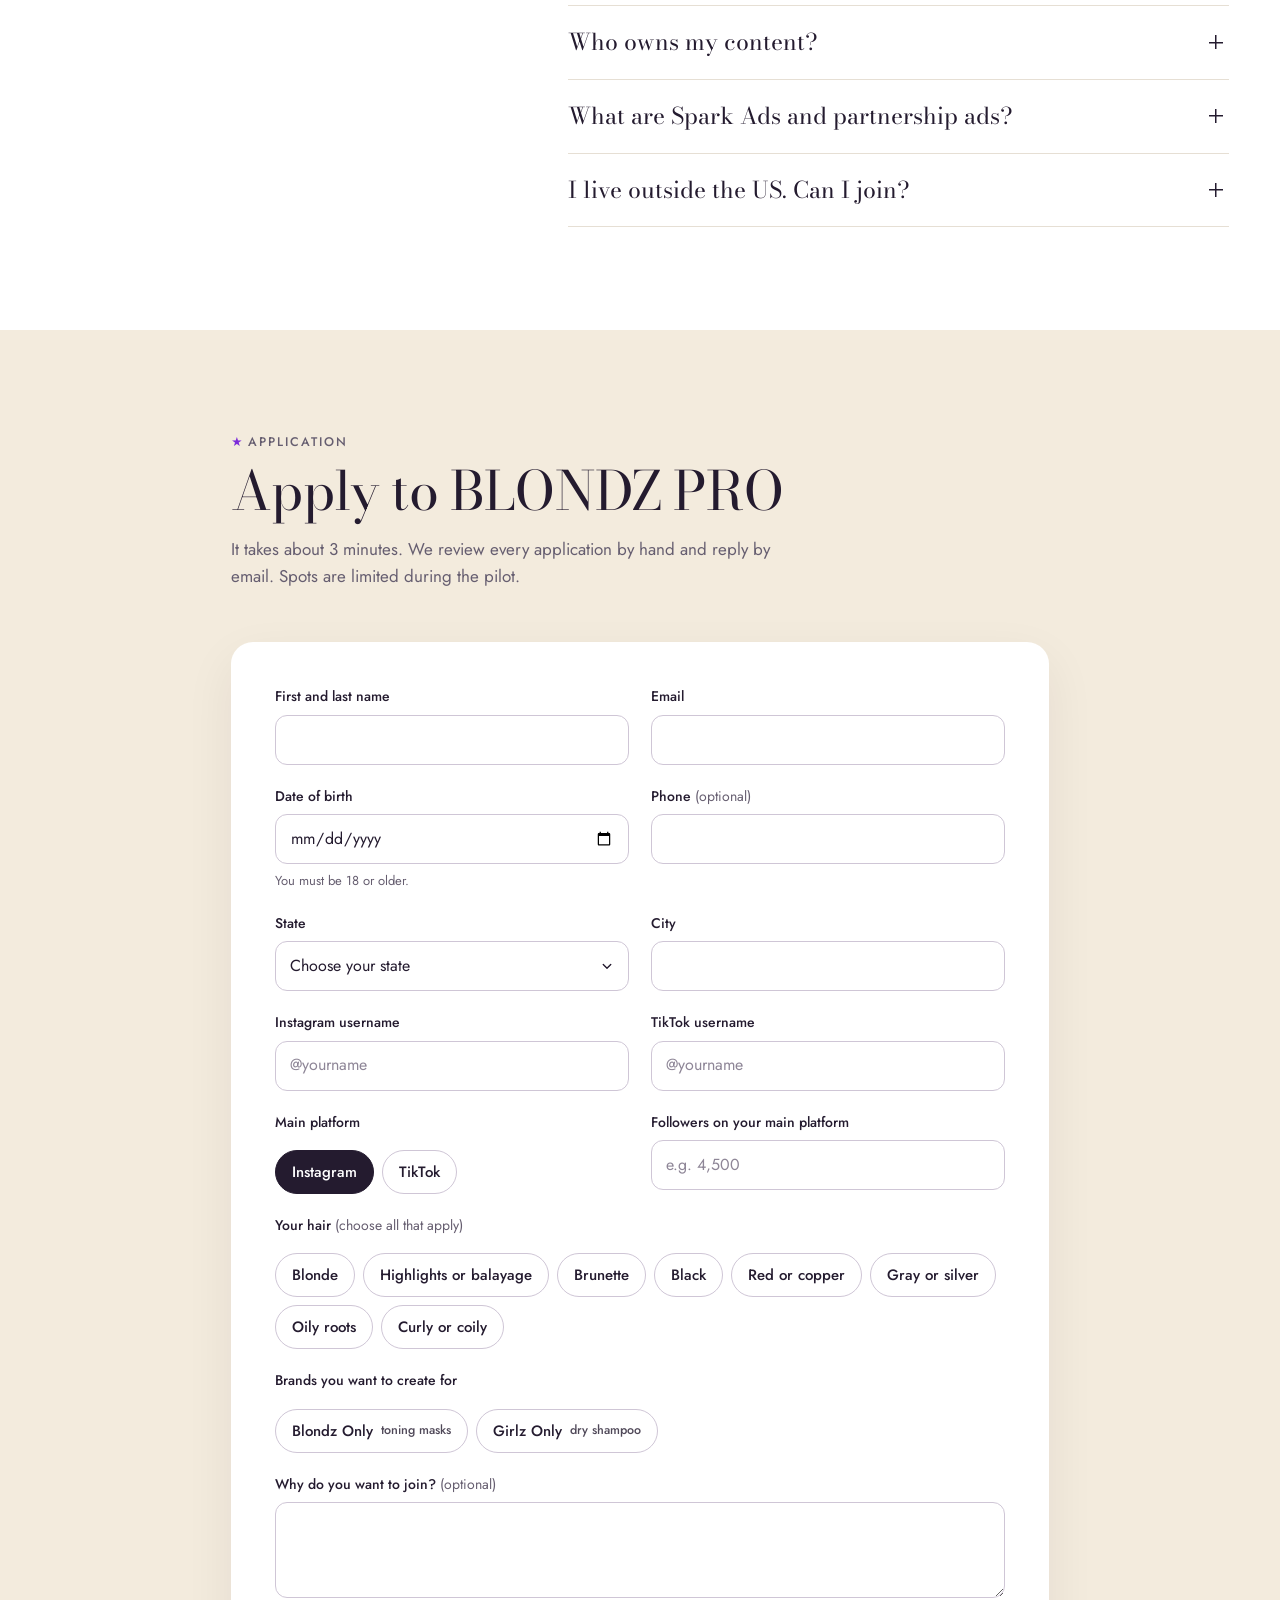
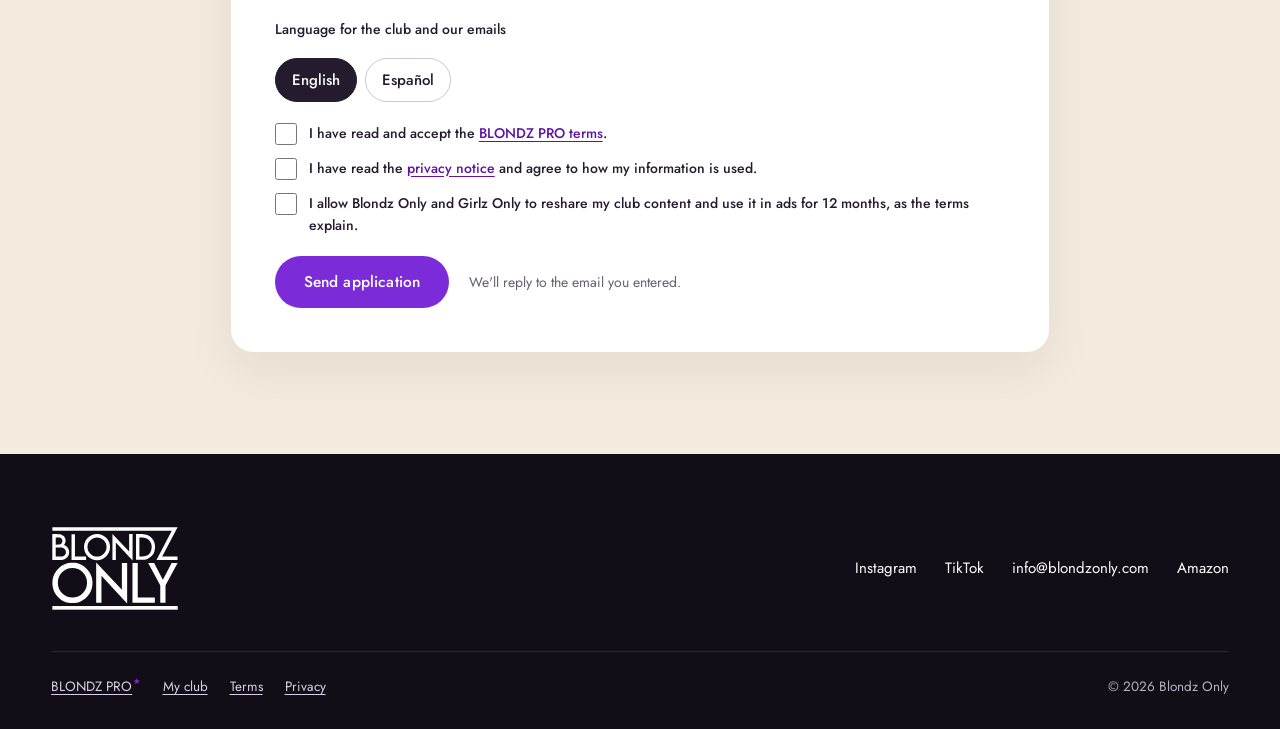
==== commit 9b9b512c: "BLONDZ PRO: la estrella va arriba a la derecha de PRO Como el enlace GIRLZ PRO del tema de Girlz Onl" ====
--- a/blondz-pro/index.html
+++ b/blondz-pro/index.html
@@ -37,7 +37,7 @@
     <a href="/#results"><span data-l="en">Results</span><span data-l="es">Resultados</span></a>
     <a href="/#how"><span data-l="en">How to use</span><span data-l="es">Cómo usar</span></a>
     <a href="/#reviews"><span data-l="en">Reviews</span><span data-l="es">Reseñas</span></a>
-    <a href="/blondz-pro/" aria-current="page">BLONDZ PRO <span class="gp-star" aria-hidden="true">★</span></a>
+    <a href="/blondz-pro/" aria-current="page">BLONDZ PRO<span class="pro-estrella" aria-hidden="true">★</span></a>
   </nav>
   <div class="header-actions">
     <a class="pro-movil" href="/blondz-pro/" aria-label="BLONDZ PRO" aria-current="page"><span class="pro-largo">BLONDZ </span>PRO<span class="pro-estrella" aria-hidden="true">★</span></a>
@@ -454,7 +454,7 @@
   </div>
   <div class="foot-row">
     <nav class="gp-foot-legal" aria-label="BLONDZ PRO">
-      <a href="/blondz-pro/">BLONDZ PRO <span class="pro-estrella" aria-hidden="true">★</span></a>
+      <a href="/blondz-pro/">BLONDZ PRO<span class="pro-estrella" aria-hidden="true">★</span></a>
       <a href="/blondz-pro/my-club/">My club</a>
       <a href="/blondz-pro/terms/"><span data-l="en">Terms</span><span data-l="es">Términos</span></a>
       <a href="/blondz-pro/privacy/"><span data-l="en">Privacy</span><span data-l="es">Privacidad</span></a>
--- a/assets/css/site.css
+++ b/assets/css/site.css
@@ -140,7 +140,9 @@
 .header-actions { display: flex; align-items: center; gap: 10px; }
 /* BLONDZ PRO en el header del celular: el menú (.primary-nav) se esconde a 860 px o menos. */
 .pro-movil { display: none; }
-.pro-estrella { color: var(--pro-star); }
+/* La estrella de BLONDZ PRO va arriba a la derecha de «PRO», como un exponente (21-nov: «como el de GIRLZ PRO»).
+   Con position y no con vertical-align, para que funcione igual dentro del botón flex del celular. */
+.pro-estrella { color: var(--pro-star); display: inline-block; font-size: .62em; line-height: 1; position: relative; top: -.78em; margin-left: .1em; }
 .region { position: relative; }
 .region-btn {
   display: inline-flex; align-items: center; gap: 7px; min-height: 42px; padding: 0 10px 0 12px;
@@ -579,7 +581,7 @@
     display: inline-flex; align-items: center; gap: 4px; min-height: 40px; padding: 0 2px;
     font-size: 12.5px; font-weight: 600; letter-spacing: .06em; color: var(--ink); text-decoration: none; white-space: nowrap;
   }
-  .pro-movil .pro-estrella { font-size: 14px; }
+  .pro-movil .pro-estrella { font-size: 9px; margin-left: -3px; } /* el gap de 4 px del botón la separaría de la O */
 
   .buybar {
     position: fixed; left: 10px; right: 10px; bottom: calc(10px + env(safe-area-inset-bottom)); z-index: 60;
